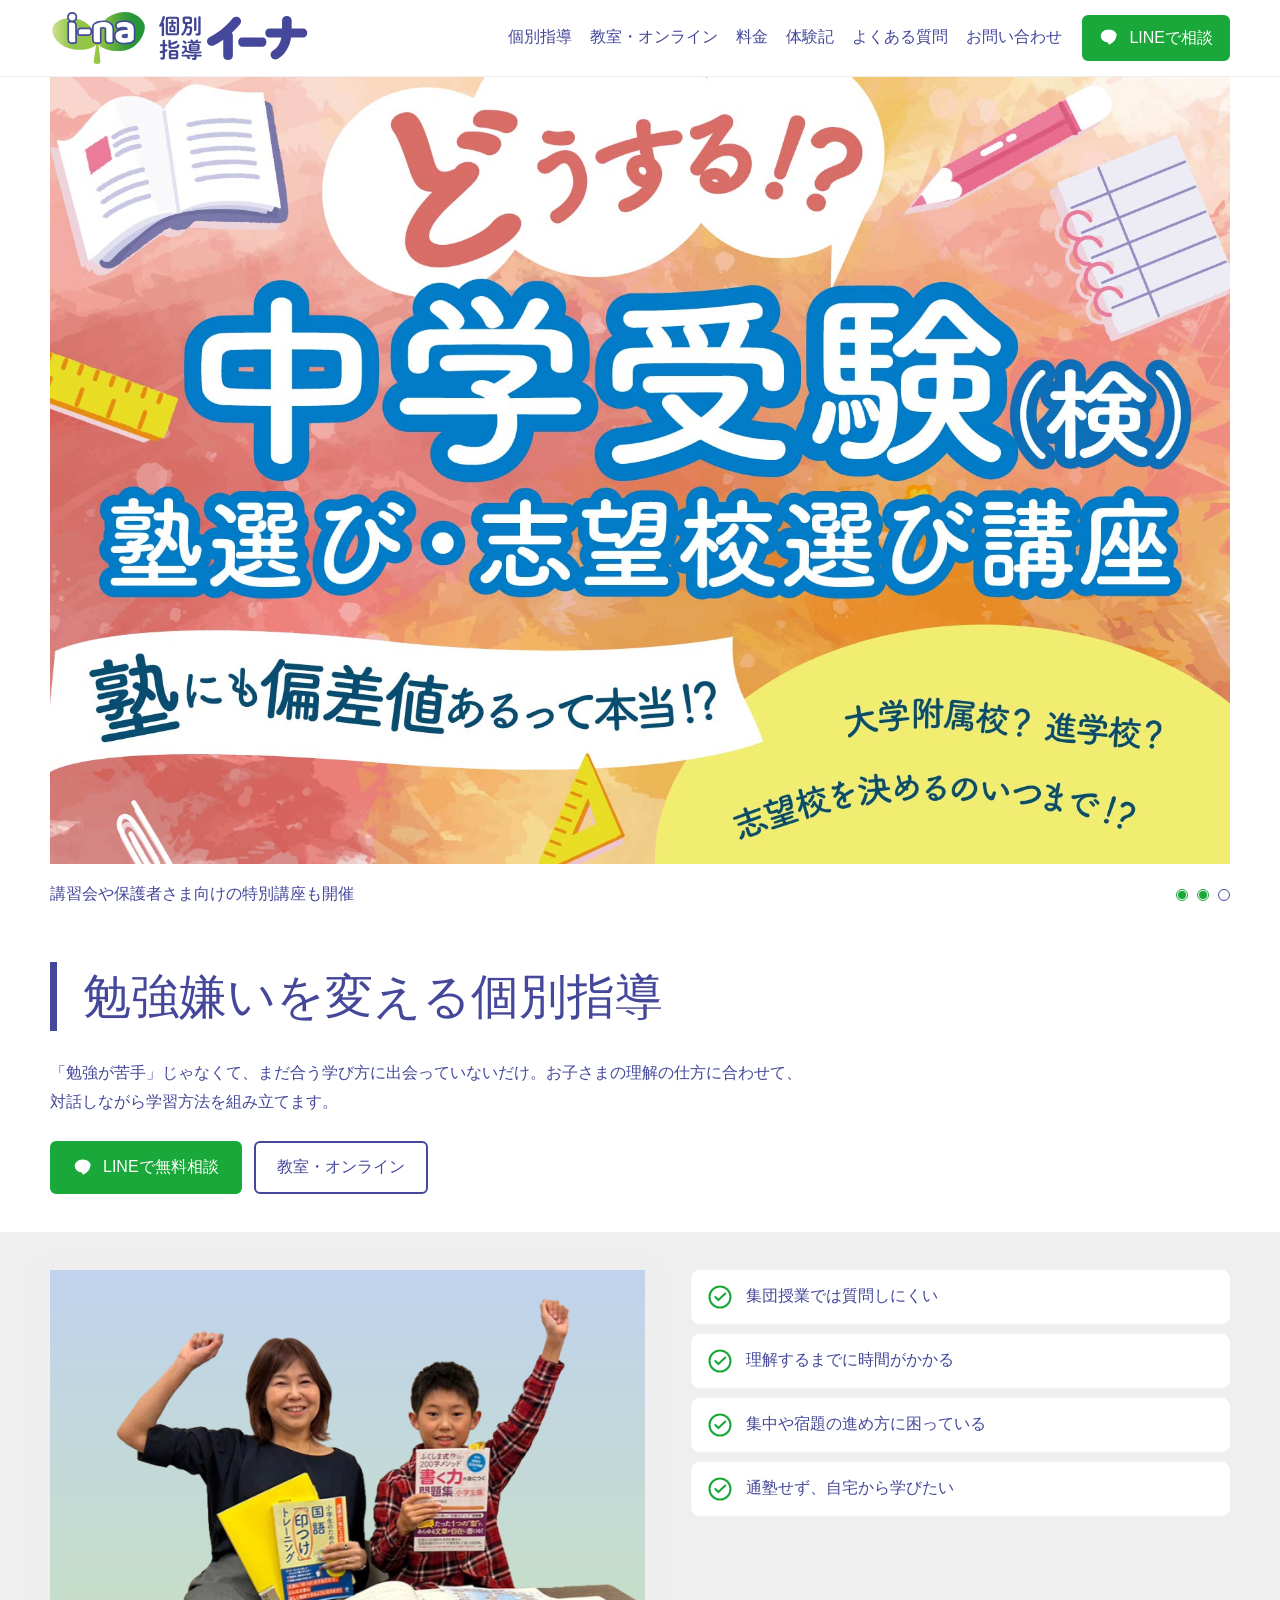
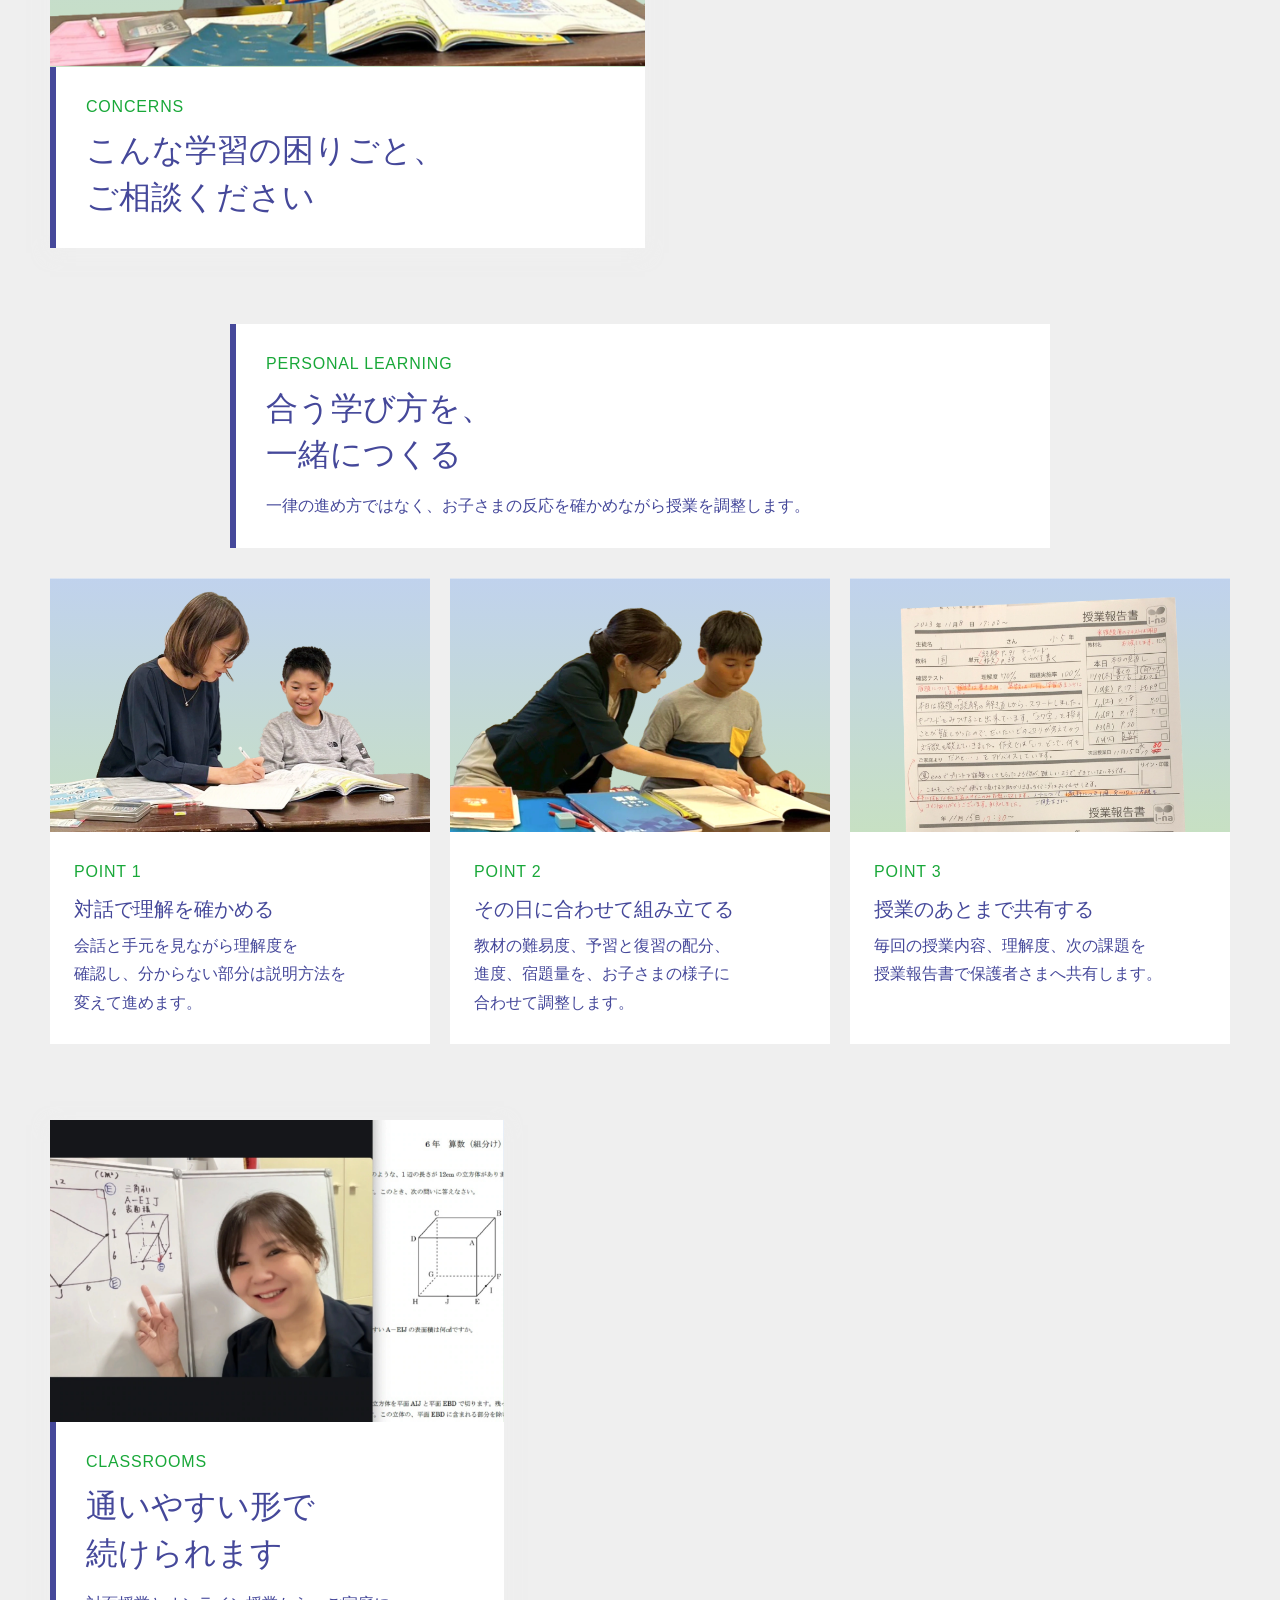
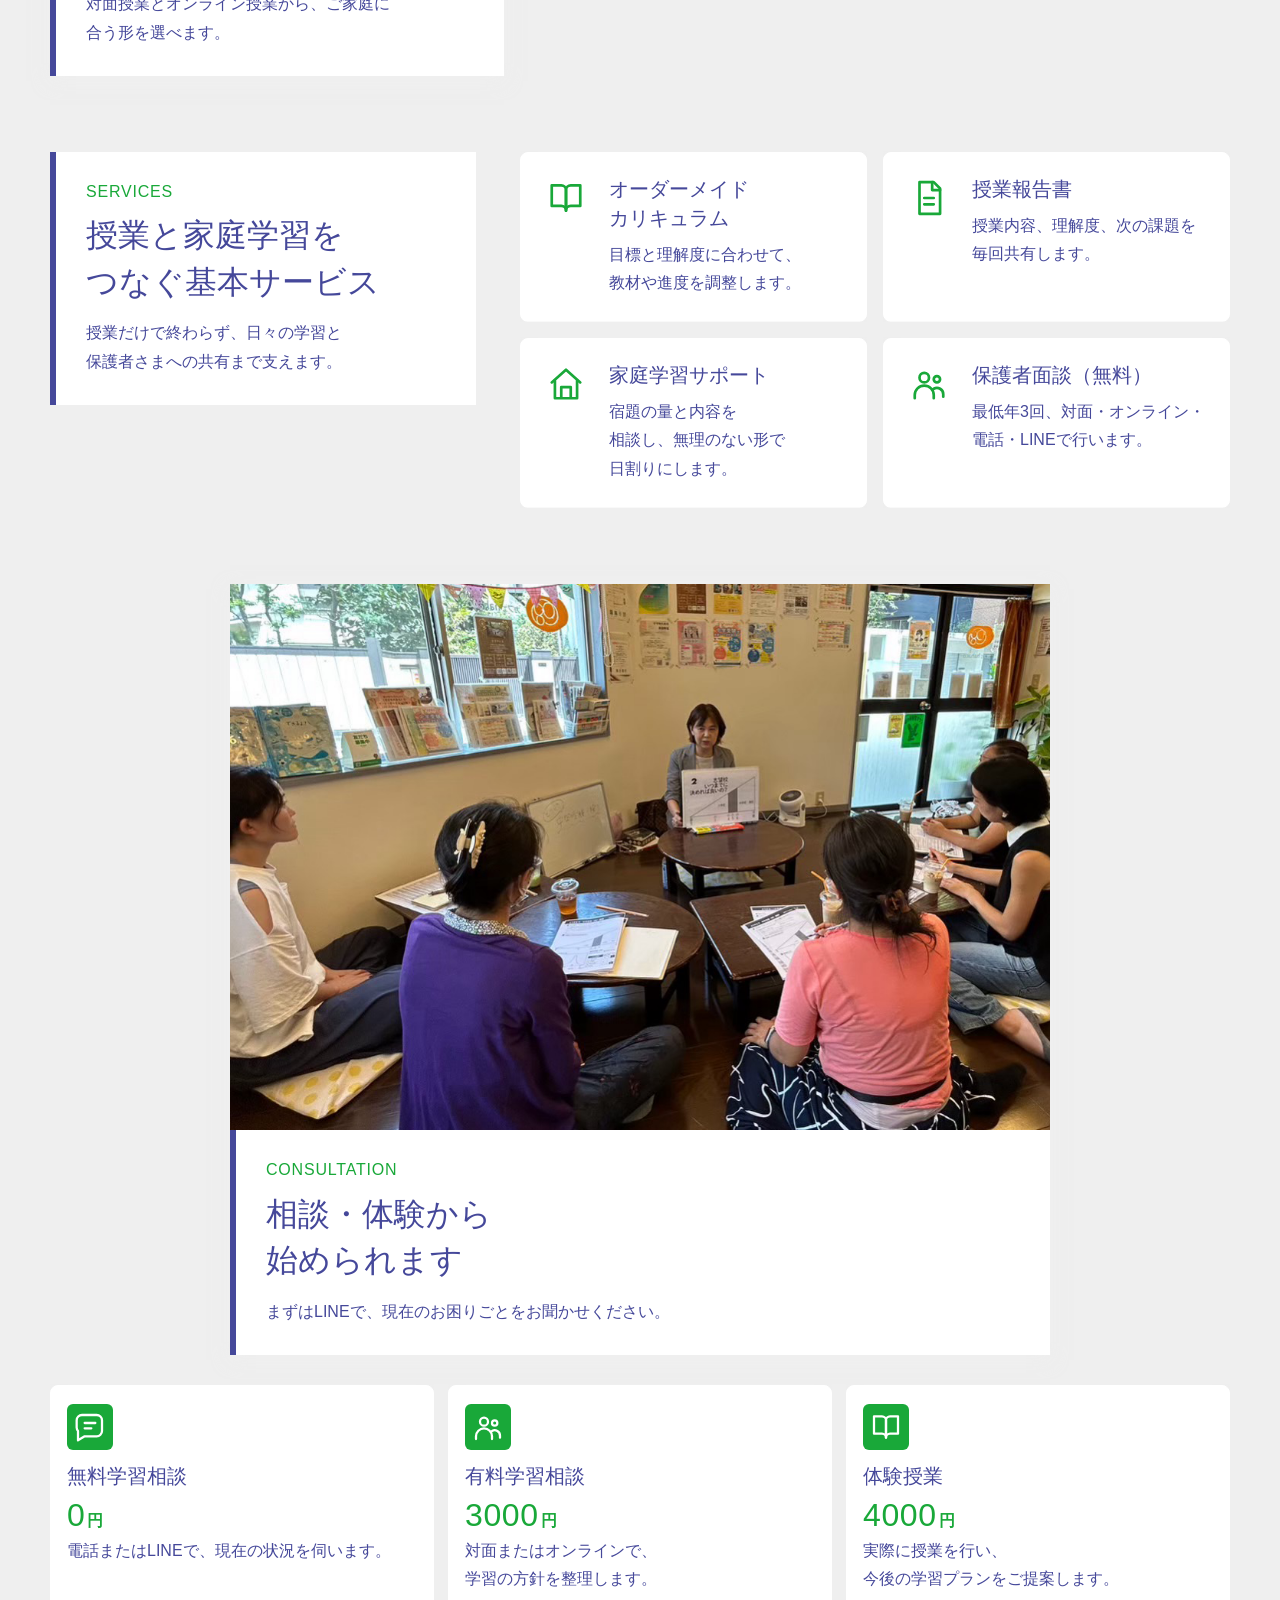
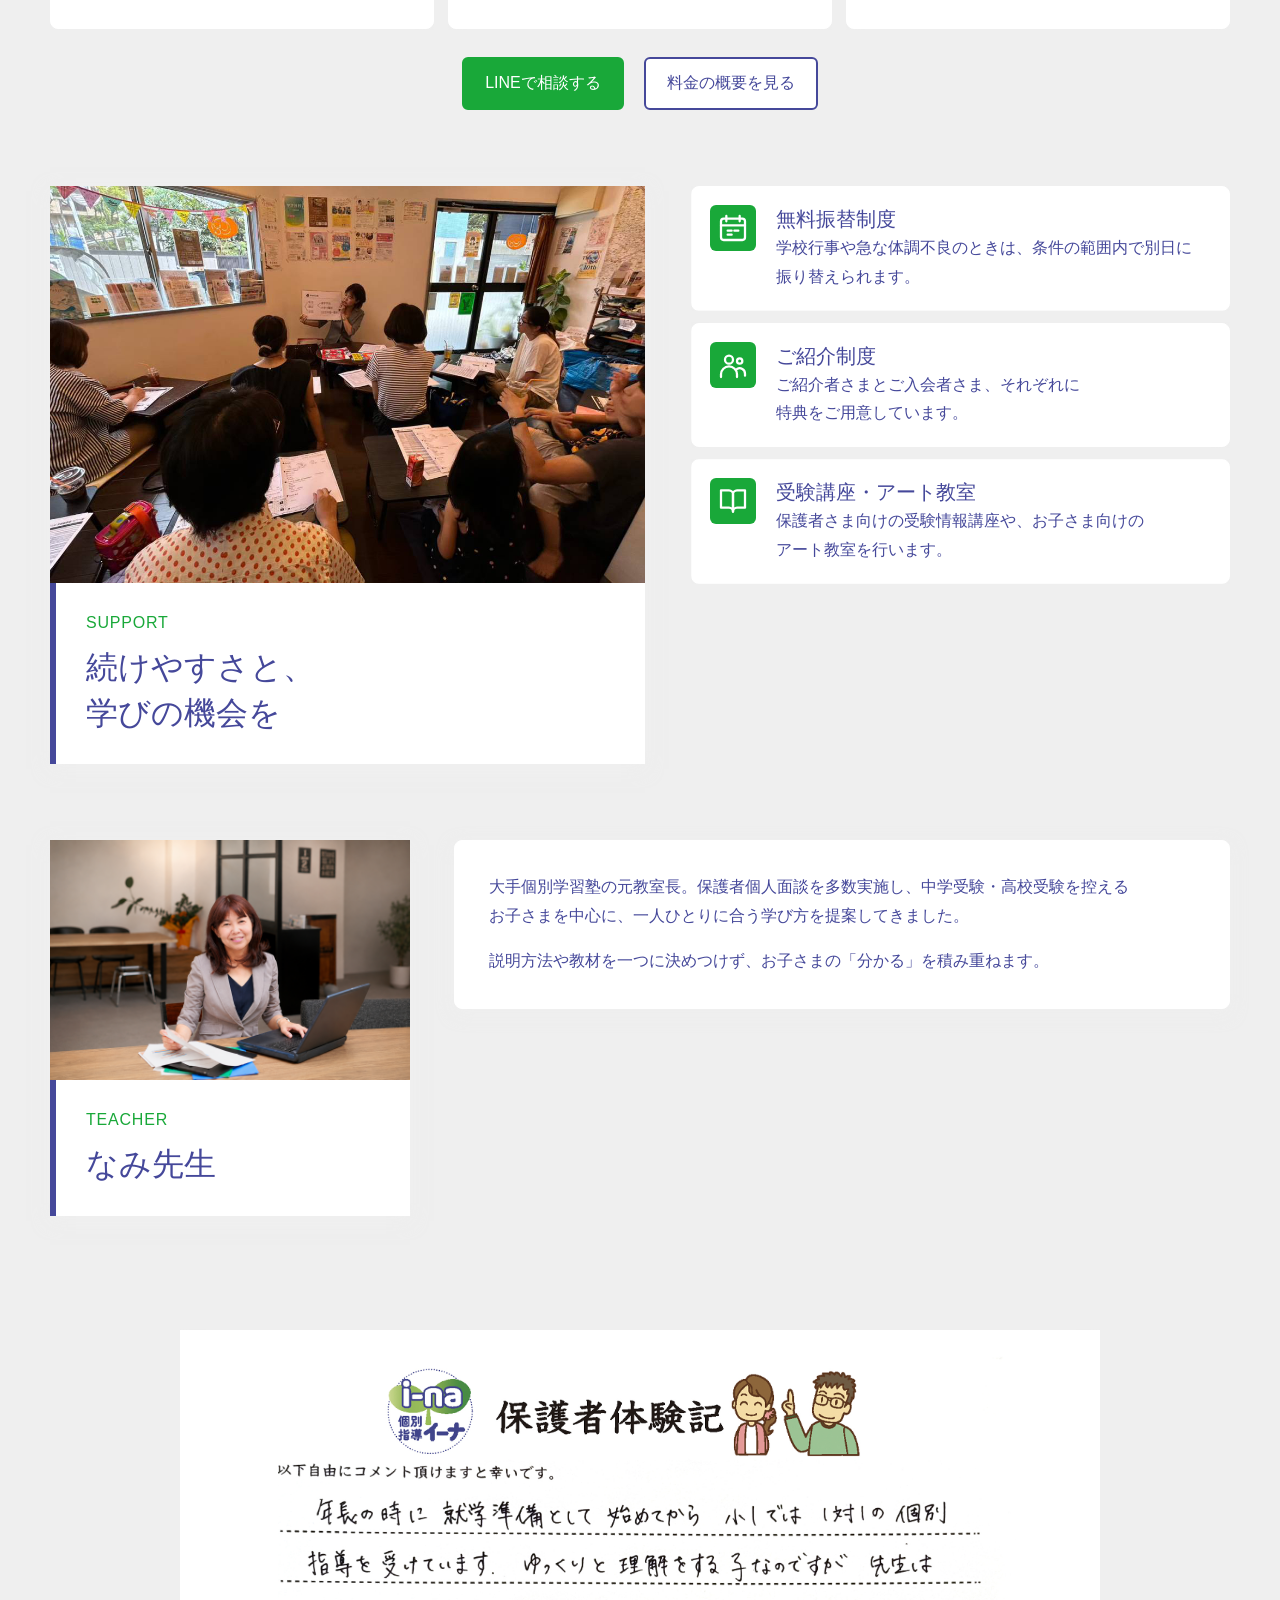
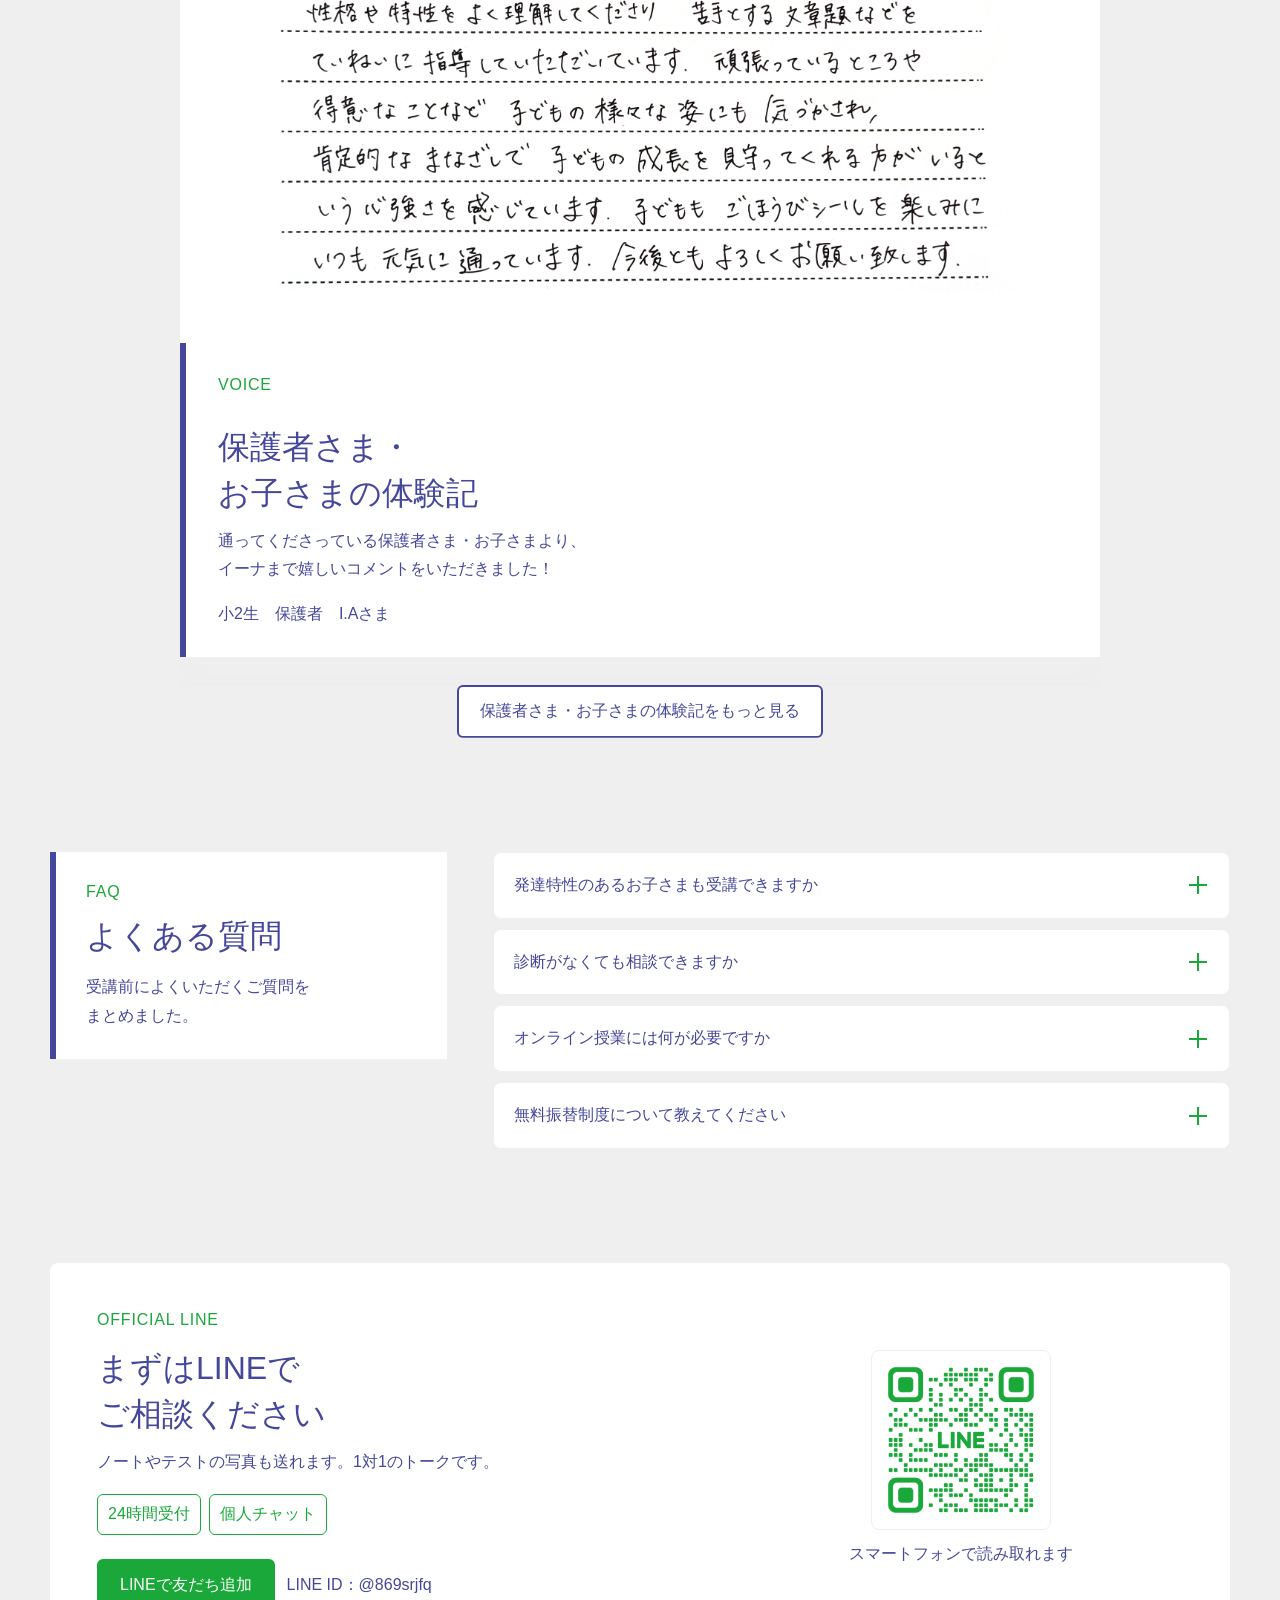
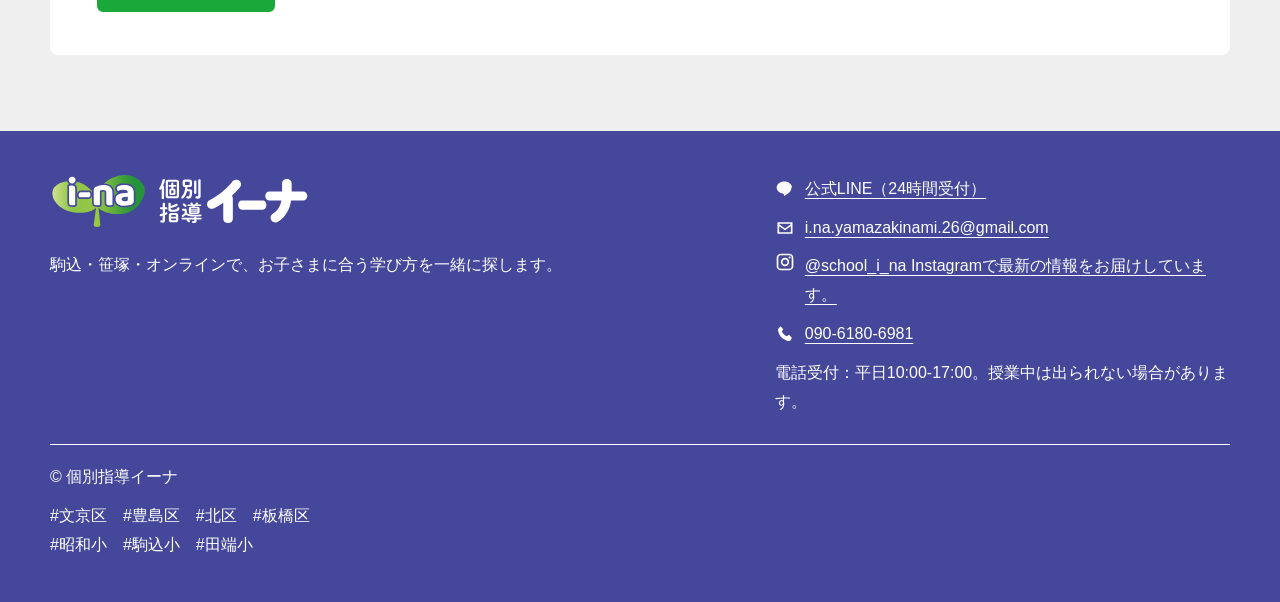
==== index.html @ 8fc6c8ea "VOICES 修正" ====
<!doctype html>
<html lang="ja">
<head>
<meta charset="utf-8">
<meta name="viewport" content="width=device-width,initial-scale=1">
<title>勉強嫌いを変える個別指導｜個別指導イーナ</title>
<meta name="description" content="なみ先生が、お子さまの学力や特性に合わせて対話型の個別指導を行います。駒込、笹塚、オンラインに対応。">
<link rel="icon" href="assets/logo.webp">
<link rel="stylesheet" href="style.css?v=20260724-9">
</head>
<body class="home">

<svg class="icon-library" aria-hidden="true">
  <symbol id="icon-check" viewBox="0 0 24 24"><circle cx="12" cy="12" r="9"></circle><path d="m8 12 2.6 2.6L16.5 9"></path></symbol>
  <symbol id="icon-chat" viewBox="0 0 24 24"><path d="M21 15a4 4 0 0 1-4 4H8l-5 3v-7a4 4 0 0 1-1-2.6V7a4 4 0 0 1 4-4h11a4 4 0 0 1 4 4Z"></path><path d="M8 9h8M8 13h5"></path></symbol>
  <symbol id="icon-book" viewBox="0 0 24 24"><path d="M3 4h6a3 3 0 0 1 3 3v13a3 3 0 0 0-3-3H3Z"></path><path d="M21 4h-6a3 3 0 0 0-3 3v13a3 3 0 0 1 3-3h6Z"></path></symbol>
  <symbol id="icon-file" viewBox="0 0 24 24"><path d="M6 2h9l4 4v16H6Z"></path><path d="M14 2v5h5M9 12h6M9 16h6"></path></symbol>
  <symbol id="icon-home" viewBox="0 0 24 24"><path d="m3 11 9-8 9 8"></path><path d="M5 10v11h14V10M9 21v-7h6v7"></path></symbol>
  <symbol id="icon-users" viewBox="0 0 24 24"><circle cx="9" cy="8" r="3"></circle><circle cx="17" cy="9" r="2"></circle><path d="M3 21v-2a6 6 0 0 1 12 0v2M15 15a4 4 0 0 1 6 3.5V20"></path></symbol>
  <symbol id="icon-calendar" viewBox="0 0 24 24"><rect x="3" y="5" width="18" height="16" rx="2"></rect><path d="M7 3v4M17 3v4M3 10h18M8 14h3M13 14h3M8 17h3"></path></symbol>
  <symbol id="icon-monitor" viewBox="0 0 24 24"><rect x="2" y="3" width="20" height="14" rx="2"></rect><path d="M8 21h8M12 17v4"></path></symbol>
  <symbol id="icon-map" viewBox="0 0 24 24"><path d="M20 10c0 5-8 12-8 12S4 15 4 10a8 8 0 1 1 16 0Z"></path><circle cx="12" cy="10" r="2.5"></circle></symbol>
  <symbol id="icon-school" viewBox="0 0 24 24"><path d="M3 21h18M5 21V9l7-6 7 6v12M9 21v-6h6v6"></path><path d="M8 10h2M14 10h2"></path></symbol>
  <symbol id="icon-lecture" viewBox="0 0 24 24"><rect x="3" y="4" width="18" height="13" rx="2"></rect><path d="M8 9h8M8 13h5M8 21l4-4 4 4"></path></symbol>
</svg>

<header class="site-header">
  <div class="container header-inner">
    <a class="brand" href="index.html" aria-label="個別指導イーナ トップへ">
      <img src="assets/logo-horizontal.svg?v=20260723-2" alt="個別指導イーナ">
    </a>
    <button class="menu-button" type="button" aria-label="メニューを開く" aria-expanded="false">☰</button>
    <nav class="nav" aria-label="メインナビゲーション">
      <a href="index.html#features">個別指導</a>
      <a href="index.html#classrooms">教室・オンライン</a>
      <a href="pricing.html">料金</a>
      <a href="voices.html">体験記</a>
      <a href="index.html#faq">よくある質問</a>
      <a href="contact.html">お問い合わせ</a>
    </nav>
    <a class="button line small" href="https://lin.ee/6t2VMWp" target="_blank" rel="noopener"><svg viewBox="0 0 24 24" aria-hidden="true"><path d="M20.4 10.3c0-4.1-4.1-7.4-9.2-7.4S2 6.2 2 10.3c0 3.7 3.3 6.8 7.8 7.3.3.1.7.3.8.6l.2 1.5c.1.4.5.6.8.4 1.8-1 4.6-2.8 6.2-4.8 1.2-1.4 1.8-3 1.8-4.9Z" fill="currentColor"/><path d="M6.4 8.5v3.8h2.2v-.8H7.3v-3H6.4Zm3 0v3.8h.9V8.5h-.9Zm1.8 0v3.8h.9v-2.2l1.7 2.2h.8V8.5h-.9v2.2L12 8.5h-.8Zm4.3 0v3.8h2.4v-.8h-1.5v-.7h1.4V10h-1.4v-.7h1.5v-.8h-2.4Z" fill="#ffffff"/></svg>LINEで相談</a>
  </div>
</header>

<main>
<section class="home-hero">
  <div class="hero-slider" data-slider aria-label="授業風景スライダー">
    <div class="slides">
      <figure class="slide active" data-caption="一人ひとりの「できた」を、|次の一歩へ"><picture><source media="(max-width:680px)" srcset="assets/home-hero-1-mobile.webp?v=20260723-5"><source media="(min-width:681px)" srcset="assets/home-hero-1-desktop.webp?v=20260723-5"><img src="assets/home-hero-1-desktop.webp?v=20260723-5" alt="なみ先生と教材を手にしたお子さまたち"></picture></figure>
      <figure class="slide" data-caption="講習会や保護者さま向けの特別講座も開催"><picture><source media="(max-width:680px)" srcset="assets/L.jpg?v=20260724-1"><source media="(min-width:681px)" srcset="assets/L.jpg?v=20260724-1"><img src="assets/L.jpg?v=20260724-1" alt="中学受験・塾選び・志望校選び講座のご案内"></picture></figure>
      <figure class="slide" data-caption="目標に向かう気持ちも、|一緒に育てます"><picture><source media="(max-width:680px)" srcset="assets/TOP03.png?v=20260724-1"><source media="(min-width:681px)" srcset="assets/TOP03.png?v=20260724-1"><img src="assets/TOP03.png?v=20260724-1" alt="なみ先生がお子さまと一緒に学習に取り組む様子"></picture></figure>
    </div>
    <div class="slider-meta container">
      <p class="slider-caption" data-slider-caption><span class="keep-together">一人ひとりの「できた」を、</span><wbr><span class="keep-together">次の一歩へ</span></p>
      <div class="slider-dots" aria-label="写真を選択">
        <button class="slider-dot active" type="button" aria-label="1枚目"></button>
        <button class="slider-dot" type="button" aria-label="2枚目"></button>
        <button class="slider-dot" type="button" aria-label="3枚目"></button>
      </div>
    </div>
  </div>
  <div class="hero-title-band">
    <div class="container"><h1><span class="keep-together">勉強嫌いを変える</span><wbr><span class="keep-together">個別指導</span></h1></div>
  </div>
  <div class="hero-body-band">
    <div class="container hero-copy">
      <p class="lead"><span class="keep-together">「勉強が苦手」じゃなくて、</span><wbr><span class="keep-together">まだ合う学び方に出会っていないだけ。</span><wbr><span class="keep-together">お子さまの理解の仕方に合わせて、</span><wbr><span class="keep-together">対話しながら学習方法を組み立てます。</span></p>
      <div class="hero-actions">
        <a class="button line" href="https://lin.ee/6t2VMWp" target="_blank" rel="noopener"><svg viewBox="0 0 24 24" aria-hidden="true"><path d="M20.4 10.3c0-4.1-4.1-7.4-9.2-7.4S2 6.2 2 10.3c0 3.7 3.3 6.8 7.8 7.3.3.1.7.3.8.6l.2 1.5c.1.4.5.6.8.4 1.8-1 4.6-2.8 6.2-4.8 1.2-1.4 1.8-3 1.8-4.9Z" fill="currentColor"/><path d="M6.4 8.5v3.8h2.2v-.8H7.3v-3H6.4Zm3 0v3.8h.9V8.5h-.9Zm1.8 0v3.8h.9v-2.2l1.7 2.2h.8V8.5h-.9v2.2L12 8.5h-.8Zm4.3 0v3.8h2.4v-.8h-1.5v-.7h1.4V10h-1.4v-.7h1.5v-.8h-2.4Z" fill="#ffffff"/></svg>LINEで無料相談</a>
        <a class="button" href="#classrooms">教室・オンライン</a>
      </div>
    </div>
  </div>
</section>

<section class="section section-gray section-compact">
  <div class="container split-feature">
    <div class="media-heading-frame">
      <div class="section-photo concerns-photo"><img src="assets/home-teacher.webp?v=20260723-6" alt="教室で学習について相談する様子"></div>
      <div class="section-head media-heading"><div class="eyebrow">CONCERNS</div><h2>こんな学習の困りごと、<br>ご相談ください</h2></div>
    </div>
    <div>
      <ul class="concern-list">
        <li><svg class="list-icon" aria-hidden="true"><use href="#icon-check"></use></svg><span>集団授業では質問しにくい</span></li>
        <li><svg class="list-icon" aria-hidden="true"><use href="#icon-check"></use></svg><span>理解するまでに時間がかかる</span></li>
        <li><svg class="list-icon" aria-hidden="true"><use href="#icon-check"></use></svg><span>集中や宿題の進め方に困っている</span></li>
        <li><svg class="list-icon" aria-hidden="true"><use href="#icon-check"></use></svg><span>通塾せず、自宅から学びたい</span></li>
      </ul>
    </div>
  </div>
</section>

<section class="section section-compact" id="features">
  <div class="container">
    <div class="section-head centered"><div class="eyebrow">PERSONAL LEARNING</div><h2>合う学び方を、<br>一緒につくる</h2><p>一律の進め方ではなく、お子さまの反応を確かめながら授業を調整します。</p></div>
    <div class="feature-list">
      <article class="feature-item">
        <div class="feature-image online-image"><img src="assets/home-feature-conversation.webp?v=20260723-2" alt="教室でお子さまと対話しながら指導するなみ先生"></div>
        <div class="feature-copy"><div class="number">POINT 1</div><h3>対話で理解を確かめる</h3><p>会話と手元を見ながら理解度を確認し、分からない部分は説明方法を変えて進めます。</p></div>
      </article>
      <article class="feature-item reverse">
        <div class="feature-image"><img src="assets/home-feature-plan.webp?v=20260723-6" alt="教室でお子さまの教材を確認しながら指導するなみ先生"></div>
        <div class="feature-copy"><div class="number">POINT 2</div><h3>その日に合わせて組み立てる</h3><p>教材の難易度、予習と復習の配分、進度、宿題量を、お子さまの様子に合わせて調整します。</p></div>
      </article>
      <article class="feature-item">
        <div class="feature-image report-image"><img src="assets/home-feature-report.webp?v=20260723-5" alt="授業内容と理解度を記録した授業報告書"></div>
        <div class="feature-copy"><div class="number">POINT 3</div><h3>授業のあとまで共有する</h3><p>毎回の授業内容、理解度、次の課題を授業報告書で保護者さまへ共有します。</p></div>
      </article>
    </div>
  </div>
</section>

<section class="section section-gray section-compact" id="classrooms">
  <div class="container classroom-layout">
    <div class="media-heading-frame">
      <div class="classroom-photo"><img src="assets/home-feature-dialogue.webp?v=20260723-5" alt="オンライン授業でホワイトボードを使って説明するなみ先生"></div>
      <div class="section-head media-heading"><div class="eyebrow">CLASSROOMS</div><h2>通いやすい形で<br>続けられます</h2><p>対面授業とオンライン授業から、ご家庭に合う形を選べます。</p></div>
    </div>
    <div>
      <div class="location-list">
        <article class="location-panel"><svg class="panel-icon" aria-hidden="true"><use href="#icon-school"></use></svg><div><h3>駒込hahaco校</h3><p>教室で受講する対面授業です。</p><div class="schedule-days" aria-label="開講曜日"><span class="schedule-day">火</span><span class="schedule-day">木</span></div><a class="map-link" href="https://www.google.com/maps/search/?api=1&amp;query=%E3%82%AB%E3%83%95%E3%82%A7hahaco%20%E9%A7%92%E8%BE%BC" target="_blank" rel="noopener"><svg aria-hidden="true"><use href="#icon-map"></use></svg>Google Map</a></div></article>
        <article class="location-panel"><svg class="panel-icon" aria-hidden="true"><use href="#icon-lecture"></use></svg><div><h3>笹塚校</h3><p>学校の休業期間を中心に、講習会対面授業を行います。</p><div class="schedule-days" aria-label="開講形態"><span class="schedule-day wide">講習会</span></div><a class="map-link" href="https://www.google.com/maps/search/?api=1&amp;query=%E3%83%95%E3%83%AD%E3%83%BC%E3%83%AC%E3%83%B3%E3%82%B9%E3%83%91%E3%83%AC%E3%82%B9%E7%AC%B9%E5%A1%9A" target="_blank" rel="noopener"><svg aria-hidden="true"><use href="#icon-map"></use></svg>Google Map</a></div></article>
        <article class="location-panel"><svg class="panel-icon" aria-hidden="true"><use href="#icon-monitor"></use></svg><div><h3>オンライン校</h3><p>自宅から受講できます。</p><div class="schedule-days" aria-label="開講曜日"><span class="schedule-day">月</span><span class="schedule-day">水</span><span class="schedule-day">金</span><span class="schedule-day">土</span><span class="schedule-day">日</span></div></div></article>
      </div>
    </div>
  </div>
</section>

<section class="section section-compact">
  <div class="container service-layout">
    <div class="section-head"><div class="eyebrow">SERVICES</div><h2>授業と家庭学習を<br>つなぐ基本サービス</h2><p>授業だけで終わらず、日々の学習と保護者さまへの共有まで支えます。</p></div>
    <div class="service-list">
      <article class="service-item"><svg class="service-icon" aria-hidden="true"><use href="#icon-book"></use></svg><div><h3><span class="keep-together">オーダーメイド</span><wbr><span class="keep-together">カリキュラム</span></h3><p>目標と理解度に合わせて、教材や進度を調整します。</p></div></article>
      <article class="service-item"><svg class="service-icon" aria-hidden="true"><use href="#icon-file"></use></svg><div><h3>授業報告書</h3><p>授業内容、理解度、次の課題を毎回共有します。</p></div></article>
      <article class="service-item"><svg class="service-icon" aria-hidden="true"><use href="#icon-home"></use></svg><div><h3>家庭学習サポート</h3><p>宿題の量と内容を相談し、無理のない形で日割りにします。</p></div></article>
      <article class="service-item"><svg class="service-icon" aria-hidden="true"><use href="#icon-users"></use></svg><div><h3>保護者面談（無料）</h3><p>最低年3回、対面・オンライン・電話・LINEで行います。</p></div></article>
    </div>
  </div>
</section>

<section class="section section-gray section-compact">
  <div class="container">
    <div class="media-heading-frame consultation-visual">
      <div class="consultation-photo"><img src="assets/home-consultation.png?v=20260723-1" alt="教室で保護者さま向け講座を行う様子"></div>
      <div class="section-head media-heading"><div class="eyebrow">CONSULTATION</div><h2>相談・体験から<br>始められます</h2><p>まずはLINEで、現在のお困りごとをお聞かせください。</p></div>
    </div>
    <div class="consultation-grid">
      <article class="consultation-item"><svg class="consultation-icon" aria-hidden="true"><use href="#icon-chat"></use></svg><h3>無料学習相談</h3><p class="consult-price"><span class="price-number">0</span><span class="price-unit">円</span></p><p><span class="keep-together">電話またはLINEで、</span><wbr><span class="keep-together">現在の状況を伺います。</span></p></article>
      <article class="consultation-item"><svg class="consultation-icon" aria-hidden="true"><use href="#icon-users"></use></svg><h3>有料学習相談</h3><p class="consult-price"><span class="price-number">3000</span><span class="price-unit">円</span></p><p><span class="keep-together">対面またはオンラインで、</span><wbr><span class="keep-together">学習の方針を整理します。</span></p></article>
      <article class="consultation-item"><svg class="consultation-icon" aria-hidden="true"><use href="#icon-book"></use></svg><h3>体験授業</h3><p class="consult-price"><span class="price-number">4000</span><span class="price-unit">円</span></p><p><span class="keep-together">実際に授業を行い、</span><wbr><span class="keep-together">今後の学習プランをご提案します。</span></p></article>
    </div>
    <div class="center-actions"><a class="button line" href="https://lin.ee/6t2VMWp" target="_blank" rel="noopener">LINEで相談する</a><a class="button" href="pricing.html">料金の概要を見る</a></div>
  </div>
</section>

<section class="section section-compact">
  <div class="container event-layout">
    <div class="media-heading-frame">
      <div class="event-photo"><img src="assets/home-support.png?v=20260723-1" alt="保護者さま向け受験講座の開催風景"></div>
      <div class="section-head media-heading"><div class="eyebrow">SUPPORT</div><h2>続けやすさと、<br>学びの機会を</h2></div>
    </div>
    <div>
      <div class="support-list">
        <article><svg class="list-icon" aria-hidden="true"><use href="#icon-calendar"></use></svg><div><h3>無料振替制度</h3><p>学校行事や急な体調不良のときは、条件の範囲内で別日に振り替えられます。</p></div></article>
        <article><svg class="list-icon" aria-hidden="true"><use href="#icon-users"></use></svg><div><h3>ご紹介制度</h3><p>ご紹介者さまとご入会者さま、それぞれに特典をご用意しています。</p></div></article>
        <article><svg class="list-icon" aria-hidden="true"><use href="#icon-book"></use></svg><div><h3>受験講座・アート教室</h3><p>保護者さま向けの受験情報講座や、お子さま向けのアート教室を行います。</p></div></article>
      </div>
    </div>
  </div>
</section>

<section class="section section-gray section-compact">
  <div class="container teacher-block">
    <div class="media-heading-frame">
      <div class="teacher-photo"><img src="assets/teacher.png?v=20260723-6" alt="教材を手にして笑顔を見せるなみ先生とお子さま"></div>
      <div class="section-head media-heading"><div class="eyebrow">TEACHER</div><h2>なみ先生</h2></div>
    </div>
    <div class="teacher-copy"><p class="lead">大手個別学習塾の元教室長。保護者個人面談を多数実施し、中学受験・高校受験を控えるお子さまを中心に、一人ひとりに合う学び方を提案してきました。</p><p>説明方法や教材を一つに決めつけず、お子さまの「分かる」を積み重ねます。</p></div>
  </div>
</section>

<section class="section parent-voice-section">
  <div class="container">
    <div class="voice-slider" data-voice-slider aria-label="保護者さまの体験記">
      <div class="voice-frame">
        <div class="voice-viewport">
          <div class="voice-track">
            <figure class="voice-slide" data-attribution="小2生　保護者　I.Aさま" data-full-image="assets/taiken00.jpg">
              <img src="assets/taiken00.jpg" alt="保護者さまから寄せられた手書きの体験記" width="1800" height="1200" loading="lazy" decoding="async">
            </figure>
            <figure class="voice-slide" data-attribution="年長から就学準備、小学1年生から個別指導を受講する保護者さまより">
              <img src="assets/parent-review-placeholder-02.svg" alt="保護者さまの体験記2は準備中です" width="1800" height="1200" loading="lazy" decoding="async">
            </figure>
            <figure class="voice-slide" data-attribution="年長から就学準備、小学1年生から個別指導を受講する保護者さまより">
              <img src="assets/parent-review-placeholder-03.svg" alt="保護者さまの体験記3は準備中です" width="1800" height="1200" loading="lazy" decoding="async">
            </figure>
          </div>
        <div class="voice-heading-band">
          <div class="voice-heading-top">
            <div class="eyebrow">VOICE</div>
          </div>
          <div class="voice-heading-copy">
            <h2>保護者さま・<br>お子さまの体験記</h2>
            <p>通ってくださっている保護者さま・お子さまより、<br>イーナまで嬉しいコメントをいただきました！</p>
            <p class="voice-attribution" data-voice-attribution>小2生　保護者　I.Aさま</p>
          </div>
        </div>
      </div>
    </div>
    <div class="center-actions">
      <a class="button" href="voices.html">保護者さま・お子さまの体験記をもっと見る</a>
    </div>
  </div>
</section>

<section class="section section-compact" id="faq">
  <div class="container faq-layout">
    <div class="section-head"><div class="eyebrow">FAQ</div><h2>よくある質問</h2><p>受講前によくいただくご質問をまとめました。</p></div>
    <div class="faq-list">
      <details><summary>発達特性のあるお子さまも受講できますか</summary><div class="faq-answer"><div class="faq-answer-inner"><p>ご相談いただけます。WISC等の検査結果がある場合は、保護者さまの同意のもとで学習計画の参考にします。</p><p class="small-note">イーナは医療・療育機関ではなく、診断や検査結果の医学的な判定は行いません。</p></div></div></details>
      <details><summary>診断がなくても相談できますか</summary><div class="faq-answer"><div class="faq-answer-inner"><p>診断の有無にかかわらずご相談いただけます。ノート、テスト、学校の先生のコメント、体験授業での様子を参考にします。</p></div></div></details>
      <details><summary>オンライン授業には何が必要ですか</summary><div class="faq-answer"><div class="faq-answer-inner"><p>安定したWi-Fi環境と、パソコン・タブレット・スマートフォンのいずれかをご用意ください。教材については事前にご相談します。</p></div></div></details>
      <details><summary>無料振替制度について教えてください</summary><div class="faq-answer"><div class="faq-answer-inner"><p>学校行事や急な体調不良の場合、授業開始2時間前までに保護者さまからご連絡いただければ、対面授業の空きコマまたはオンライン授業へ振り替えます。</p></div></div></details>
    </div>
  </div>
</section>

<section class="section line-section">
  <div class="container line-cta">
    <div><div class="eyebrow">OFFICIAL LINE</div><h2>まずはLINEで<br>ご相談ください</h2><p>ノートやテストの写真も送れます。1対1のトークです。</p><div class="line-points"><span class="line-point">24時間受付</span><span class="line-point">個人チャット</span></div><div class="hero-actions"><a class="button line-inverse" href="https://lin.ee/6t2VMWp" target="_blank" rel="noopener">LINEで友だち追加</a><span class="small-note">LINE ID：@869srjfq</span></div></div>
    <div class="line-qr"><img src="assets/line-qr.png?v=20260723-2" alt="個別指導イーナ 公式LINE QRコード"><span class="small-note">スマートフォンで読み取れます</span></div>
  </div>
</section>
</main>

<footer class="site-footer">
  <div class="container">
    <div class="footer-grid">
      <div>
        <a class="brand footer-brand" href="index.html"><img src="assets/logo-horizontal-footer.svg?v=20260723-2" alt="個別指導イーナ"></a>
        <p>駒込・笹塚・オンラインで、お子さまに合う学び方を一緒に探します。</p>
      </div>
      <div class="footer-contact">
        <a class="footer-link line" href="https://lin.ee/6t2VMWp" target="_blank" rel="noopener"><svg viewBox="0 0 24 24" aria-hidden="true"><path d="M20.4 10.3c0-4.1-4.1-7.4-9.2-7.4S2 6.2 2 10.3c0 3.7 3.3 6.8 7.8 7.3.3.1.7.3.8.6l.2 1.5c.1.4.5.6.8.4 1.8-1 4.6-2.8 6.2-4.8 1.2-1.4 1.8-3 1.8-4.9Z" fill="currentColor"/><path d="M6.4 8.5v3.8h2.2v-.8H7.3v-3H6.4Zm3 0v3.8h.9V8.5h-.9Zm1.8 0v3.8h.9v-2.2l1.7 2.2h.8V8.5h-.9v2.2L12 8.5h-.8Zm4.3 0v3.8h2.4v-.8h-1.5v-.7h1.4V10h-1.4v-.7h1.5v-.8h-2.4Z" fill="#ffffff"/></svg>公式LINE（24時間受付）</a>
        <a class="footer-link" href="mailto:i.na.yamazakinami.26@gmail.com"><svg viewBox="0 0 24 24" aria-hidden="true"><path d="M3 5h18v14H3V5Zm2 2v.4l7 5.1 7-5.1V7H5Zm14 10V9.8l-7 5-7-5V17h14Z" fill="currentColor"/></svg>i.na.yamazakinami.26@gmail.com</a>
        <a class="footer-link footer-link-wrap" href="https://www.instagram.com/school_i_na/" target="_blank" rel="noopener"><svg viewBox="0 0 24 24" aria-hidden="true"><path d="M7 2h10a5 5 0 0 1 5 5v10a5 5 0 0 1-5 5H7a5 5 0 0 1-5-5V7a5 5 0 0 1 5-5Zm0 2a3 3 0 0 0-3 3v10a3 3 0 0 0 3 3h10a3 3 0 0 0 3-3V7a3 3 0 0 0-3-3H7Zm10.5 1.5a1.2 1.2 0 1 1 0 2.4 1.2 1.2 0 0 1 0-2.4ZM12 7a5 5 0 1 1 0 10 5 5 0 0 1 0-10Zm0 2a3 3 0 1 0 0 6 3 3 0 0 0 0-6Z" fill="currentColor"/></svg><span class="footer-link-text">@school_i_na Instagramで最新の情報をお届けしています。</span></a>
        <a class="footer-link" href="tel:09061806981"><svg viewBox="0 0 24 24" aria-hidden="true"><path d="M6.6 2.8 10 6.2 8.2 9c1.2 2.5 3.3 4.6 5.8 5.8l2.8-1.8 3.4 3.4-1.4 3c-.3.7-1.1 1.1-1.9 1C9.8 19.5 4.5 14.2 3.6 7.1c-.1-.8.3-1.6 1-1.9l2-2.4Z" fill="currentColor"/></svg>090-6180-6981</a>
        <span class="footer-note">電話受付：平日10:00-17:00。授業中は出られない場合があります。</span>
      </div>
    </div>
    <div class="copyright">© 個別指導イーナ</div>
    <p class="footer-hashtags">#文京区　#豊島区　#北区　#板橋区<br>#昭和小　#駒込小　#田端小</p>
  </div>
</footer>
<div class="mobile-cta" aria-label="LINEとお問い合わせ">
  <a class="mobile-cta-link line" href="https://lin.ee/6t2VMWp" target="_blank" rel="noopener"><span class="mobile-cta-icon"><svg viewBox="0 0 24 24" aria-hidden="true"><path d="M20.4 10.3c0-4.1-4.1-7.4-9.2-7.4S2 6.2 2 10.3c0 3.7 3.3 6.8 7.8 7.3.3.1.7.3.8.6l.2 1.5c.1.4.5.6.8.4 1.8-1 4.6-2.8 6.2-4.8 1.2-1.4 1.8-3 1.8-4.9Z" fill="currentColor"/><path d="M6.4 8.5v3.8h2.2v-.8H7.3v-3H6.4Zm3 0v3.8h.9V8.5h-.9Zm1.8 0v3.8h.9v-2.2l1.7 2.2h.8V8.5h-.9v2.2L12 8.5h-.8Zm4.3 0v3.8h2.4v-.8h-1.5v-.7h1.4V10h-1.4v-.7h1.5v-.8h-2.4Z" fill="#ffffff"/></svg><span class="mobile-cta-label">LINE</span></span></a>
  <a class="mobile-cta-link" href="contact.html#mail-form"><span class="mobile-cta-icon"><svg viewBox="0 0 24 24" aria-hidden="true"><path d="M3 5h18v14H3V5Zm2 2v.4l7 5.1 7-5.1V7H5Zm14 10V9.8l-7 5-7-5V17h14Z" fill="currentColor"/></svg><span class="mobile-cta-label">お問い<br>合わせ</span></span></a>
</div>
<script src="script.js?v=20260724-2"></script>
</body>
</html>
---- style.css ----
@font-face {
  font-family:"Gen Interface JP";
  src:url("assets/fonts/GenInterfaceJP-Regular.ttf") format("truetype");
  font-style:normal;
  font-weight:400;
  font-display:swap;
}

@font-face {
  font-family:"Gen Interface JP";
  src:url("assets/fonts/GenInterfaceJP-Medium.ttf") format("truetype");
  font-style:normal;
  font-weight:500;
  font-display:swap;
}

:root {
  --navy:#45489a;
  --green:#19a839;
  --gray:#efefef;
  --white:#ffffff;
  --shadow:0 10px 28px rgba(239,239,239,.55);
  --shadow-small:0 5px 16px rgba(239,239,239,.5);
  --radius:8px;
  --max:1180px;
  --text-size:16px;
  --small-heading:20px;
  --section-heading:32px;
  --page-heading:48px;
}

*{box-sizing:border-box}
html{scroll-behavior:smooth}
body{margin:0;color:var(--navy);background:var(--gray);font-family:"Gen Interface JP",sans-serif;font-size:var(--text-size);font-weight:400;line-height:1.8;line-break:strict;word-break:normal;overflow-wrap:break-word}
strong,b{font-weight:400}
a{color:inherit;text-decoration:none}
img{display:block;max-width:100%}
button,input,textarea,select{font:inherit;font-weight:400}
button{color:inherit}
.icon-library{position:absolute;width:0;height:0;overflow:hidden}
.container{width:min(calc(100% - 40px),var(--max));margin-inline:auto}

.site-header{position:sticky;top:0;z-index:50;background:var(--white);border-bottom:1px solid var(--gray)}
.header-inner{min-height:76px;display:flex;align-items:center;gap:20px}
.brand{display:flex;align-items:center;gap:12px;min-width:max-content;color:var(--navy)}
.brand img{width:76px;height:46px;object-fit:contain}
.header-inner .brand img{width:260px;height:auto;max-height:52px}
.brand-name{font-size:var(--text-size);line-height:1.35}
.nav{margin-left:auto;display:flex;align-items:center;gap:18px;font-size:var(--text-size)}
.nav a{padding:8px 0;border-bottom:2px solid var(--white);white-space:nowrap}
.nav a:hover,.nav a:focus-visible{border-bottom-color:var(--navy)}
.menu-button{display:none;margin-left:auto;padding:6px;border:0;background:var(--white);font-size:var(--section-heading);line-height:1;color:var(--navy);cursor:pointer}

.button>svg,.footer-link>svg{width:21px;height:21px;display:block;flex:0 0 auto}
.footer-link>svg{width:20px;height:20px}
.button{min-height:48px;display:inline-flex;align-items:center;justify-content:center;gap:9px;padding:10px 21px;border:2px solid var(--navy);border-radius:6px;background:var(--white);color:var(--navy);cursor:pointer;transition:transform .18s ease,box-shadow .18s ease;white-space:nowrap}
.button:hover,.button:focus-visible{transform:translateY(-2px);box-shadow:var(--shadow-small)}
.button.primary{background:var(--navy);color:var(--white)}
.button.line{background:var(--green);border-color:var(--green);color:var(--white)}
.button.line-inverse{background:var(--white);border-color:var(--white);color:var(--green)}
.button.small{min-height:40px;padding:7px 15px;font-size:var(--text-size)}
.button.tiny{min-height:40px;padding:7px 15px;font-size:var(--text-size);border-width:1px}

.eyebrow{margin-bottom:10px;color:var(--green);font-size:var(--text-size);letter-spacing:0}
.eyebrow,.number,.price,.consult-price{font-family:Futura,"Futura PT","Gen Interface JP",sans-serif;font-style:normal;font-weight:500}
.eyebrow,.number{letter-spacing:.05em}
.price,.consult-price{letter-spacing:.02em}
.price-display{font-family:"Gen Interface JP",sans-serif;font-size:20px;font-style:normal;font-weight:500;letter-spacing:0}
.link-pending{color:var(--green);text-decoration:underline;text-underline-offset:3px}
.price-inline{font-family:"Gen Interface JP",sans-serif;letter-spacing:0}
h1,h2,h3,h4{margin-top:0;color:var(--navy);font-weight:400;line-height:1.45;text-wrap:pretty;word-break:auto-phrase}
h1{margin-bottom:18px;font-size:var(--page-heading);letter-spacing:0}
h2{margin-bottom:14px;font-size:var(--section-heading);letter-spacing:0}
h3{margin-bottom:8px;font-size:var(--small-heading)}
h4{margin-bottom:7px;font-size:var(--small-heading)}
p{margin-top:0}
p,li,summary{word-break:auto-phrase;text-wrap:pretty}
.keep-together{white-space:nowrap}
.lead{max-width:760px;color:var(--navy);font-size:var(--text-size)}
.small-note{font-size:var(--text-size);color:var(--navy)}
.number{margin-bottom:8px;color:var(--green);font-size:var(--text-size)}
.hero-actions{display:flex;flex-wrap:wrap;align-items:center;gap:12px;margin-top:24px}
.center-actions{display:flex;flex-wrap:wrap;align-items:center;justify-content:center;gap:20px;margin-top:28px}
.text-link{padding:6px 0;border-bottom:1px solid var(--navy)}

.section{padding:76px 0;background:var(--gray)}
.section-compact{padding-top:38px;padding-bottom:38px}
.section-gray{background:var(--gray)}
.section-head{width:100%;max-width:820px;margin-bottom:30px;padding:26px 30px 28px;border-left:6px solid var(--navy);background:var(--white);text-align:left}
.section-head .eyebrow{margin-bottom:6px;padding:0;color:var(--green);background:var(--white)}
.section-head h2{margin-bottom:0;padding:0;color:var(--navy);background:var(--white)}
.section-head p{margin:14px 0 0;padding:0;color:var(--navy);background:var(--white)}
.section-head.centered{margin-right:auto;margin-left:auto;text-align:left}
.section .section-head{box-shadow:none}
.grid-2,.grid-3,.grid-4{display:grid;gap:20px}
.grid-2{grid-template-columns:repeat(2,minmax(0,1fr))}
.grid-3{grid-template-columns:repeat(3,minmax(0,1fr))}
.grid-4{grid-template-columns:repeat(4,minmax(0,1fr))}
.card{overflow:hidden;border:1px solid var(--gray);border-radius:var(--radius);background:var(--white);box-shadow:var(--shadow-small)}
.card-body{padding:24px}
.card p{margin-bottom:0;color:var(--navy)}
.card-media{position:relative;aspect-ratio:16/10;overflow:hidden;background:var(--gray)}
.card-media img{width:100%;height:100%;object-fit:cover}
.grid-3>.card>.card-body>h3{margin-bottom:0}
.price{display:flex;align-items:baseline;gap:.04em;margin:0 0 9px;color:var(--green);font-size:var(--section-heading);line-height:1.25}
.price-number{font-family:Futura,"Futura PT","Gen Interface JP",sans-serif;font-style:normal;font-weight:500;letter-spacing:.02em;font-size:inherit}
.price-unit{font-family:"Gen Interface JP",sans-serif;font-size:0.72em;font-weight:500;letter-spacing:0;display:inline-flex;align-items:flex-start}

.home-hero{padding-bottom:0;background:var(--white)}
.hero-title-band{background:var(--white)}
.hero-title-band>.container{padding-top:36px;padding-bottom:20px}
.home-hero .hero-title-band h1{max-width:900px;margin-bottom:0;padding-left:26px;border-left:7px solid var(--navy);color:var(--navy)}
.hero-body-band{background:var(--white)}
.home-hero .hero-copy{padding-top:8px;padding-bottom:38px;background:var(--white)}
.home-hero .lead{max-width:850px;margin-bottom:0}
.hero-slider{overflow:hidden;margin-top:0;border:0;background:linear-gradient(to bottom, #c0d2ed 0%, #c7e0c3 100%)}
.slides{position:relative;width:100%;height:auto;aspect-ratio:3/2;display:flex;touch-action:pan-y pinch-zoom;cursor:grab;user-select:none;transition:transform .7s cubic-bezier(.65,0,.35,1);will-change:transform}
.slides.is-dragging{cursor:grabbing}
.slides.no-transition{transition:none}
.slide{height:100%;min-width:100%;flex:0 0 100%;margin:0;background:linear-gradient(to bottom, #c0d2ed 0%, #c7e0c3 100%)}
.slide picture,.slide img{display:block;width:100%;height:100%}
.slide img{object-fit:contain;object-position:center;background:linear-gradient(to bottom, #c0d2ed 0%, #c7e0c3 100%);pointer-events:none;-webkit-user-drag:none}
.slider-meta.container{width:100%;max-width:none;padding-right:max(20px,calc((100% - var(--max))/2));padding-left:max(20px,calc((100% - var(--max))/2))}
.slider-meta{min-height:62px;display:flex;align-items:center;justify-content:space-between;gap:20px;background:var(--white)}
.slider-caption{margin:0;padding:12px 0;color:var(--navy);font-size:var(--text-size)}
.slider-dots{display:flex;gap:9px;padding:12px 0}
.slider-dot{position:relative;width:12px;height:12px;overflow:hidden;padding:0;border:1px solid var(--navy);border-radius:50%;background:var(--white);cursor:pointer}
.slider-dot::before{content:"";position:absolute;inset:1px;border-radius:50%;background:var(--green);transform:scaleX(0);transform-origin:left}
.slider-dot.active,.slider-dot.complete{border-color:var(--green)}
.slider-dot.active::before{animation:slider-dot-fill 3.4s linear forwards}
.slider-dot.complete::before{transform:scaleX(1)}
.hero-slider.paused .slider-dot.active::before{animation-play-state:paused}
@keyframes slider-dot-fill{to{transform:scaleX(1)}}

@media (min-width: 1101px) {
  .hero-slider {
    width: min(calc(100% - 40px), var(--max));
    margin-inline: auto;
  }
  .slider-meta.container {
    padding-right: 0;
    padding-left: 0;
  }
  .consultation-grid {
    align-items: stretch;
  }
  .consultation-item {
    height: 100%;
    display: flex;
    flex-direction: column;
  }
}

.split-feature{display:grid;grid-template-columns:1.05fr .95fr;gap:46px;align-items:start}
.section-photo,.classroom-photo,.consultation-photo,.event-photo,.teacher-photo,.feature-image{overflow:hidden;border:0;border-radius:var(--radius);background:linear-gradient(to bottom, #c0d2ed 0%, #c7e0c3 100%);box-shadow:var(--shadow)}
.section-photo img,.classroom-photo img,.consultation-photo img,.event-photo img,.teacher-photo img,.feature-image img{width:100%;height:100%;object-fit:contain;background:linear-gradient(to bottom, #c0d2ed 0%, #c7e0c3 100%)}
.media-heading-frame{align-self:start;overflow:hidden;border:0;border-radius:0;background:var(--white);box-shadow:var(--shadow-small)}
.media-heading-frame .section-photo,.media-heading-frame .classroom-photo,.media-heading-frame .consultation-photo,.media-heading-frame .event-photo,.media-heading-frame .teacher-photo{border-bottom:0;border-radius:0;box-shadow:none}
.media-heading-frame .section-head{max-width:none;margin:0;border-top:0}
.concerns-photo{aspect-ratio:3/2}
.concern-list{display:grid;gap:10px;margin:0;padding:0;list-style:none}
.concern-list li{display:flex;align-items:center;gap:12px;min-height:54px;padding:10px 14px;border:1px solid var(--white);border-radius:var(--radius);background:var(--white);box-shadow:var(--shadow-small)}
.list-icon{width:28px;height:28px;flex:0 0 auto;color:var(--green);fill:none;stroke:currentColor;stroke-width:1.8;stroke-linecap:round;stroke-linejoin:round}
.section-note{margin:20px 0 0;padding:20px;border:1px solid var(--white);border-radius:var(--radius);background:var(--white);box-shadow:var(--shadow-small);font-size:var(--text-size)}

.feature-list{display:grid;grid-template-columns:repeat(3,minmax(0,1fr));gap:20px}
.feature-item{display:grid;grid-template-rows:auto 1fr;overflow:hidden;border:0;border-radius:0;background:var(--white);box-shadow:var(--shadow-small)}
.feature-item.reverse .feature-image,.feature-item.reverse .feature-copy{order:initial}
.feature-image{min-height:0;aspect-ratio:3/2;border-radius:0;box-shadow:none}
.feature-item .feature-image{border:0}
.feature-image.online-image img{object-fit:cover}
.feature-image.report-image{background:linear-gradient(to bottom, #c0d2ed 0%, #c7e0c3 100%)}
.feature-image.report-image img{object-fit:contain;background:linear-gradient(to bottom, #c0d2ed 0%, #c7e0c3 100%)}
.feature-copy{display:flex;flex-direction:column;justify-content:flex-start;padding:26px 24px;border-top:0}
.feature-copy p{margin-bottom:0}

.classroom-layout{display:grid;grid-template-columns:.8fr 1.2fr;gap:46px;align-items:start}
.classroom-photo{aspect-ratio:3/2}
.location-list{display:grid;gap:12px}
.location-panel{display:grid;grid-template-columns:50px 1fr;gap:16px;padding:20px;border:1px solid var(--white);border-radius:var(--radius);background:var(--white);box-shadow:var(--shadow-small)}
.location-panel h3,.location-panel p{margin-bottom:0}
.schedule-days{display:flex;flex-wrap:wrap;gap:8px;margin-top:12px}
.schedule-day{min-width:32px;height:32px;display:inline-flex;align-items:center;justify-content:center;padding:0 8px;border:1px solid var(--green);border-radius:6px;background:var(--white);color:var(--green);line-height:1}
.schedule-day.wide{min-width:72px}
.map-link{display:inline-flex;align-items:center;gap:7px;margin-top:12px;padding-bottom:2px;border-bottom:1px solid var(--green);color:var(--green)}
.map-link svg{width:20px;height:20px;fill:none;stroke:currentColor;stroke-width:1.8;stroke-linecap:round;stroke-linejoin:round}
.panel-icon{width:46px;height:46px;padding:7px;border-radius:6px;background:var(--green);color:var(--white);fill:none;stroke:currentColor;stroke-width:1.7;stroke-linecap:round;stroke-linejoin:round}
.service-layout .service-item .service-icon{width:46px;height:46px;padding:4px;border-radius:6px;background:var(--white);color:var(--green);fill:none;stroke:currentColor;stroke-width:1.7;stroke-linecap:round;stroke-linejoin:round}
.event-layout .support-list .list-icon{width:46px;height:46px;padding:7px;border-radius:6px;background:var(--green);color:var(--white);fill:none;stroke:currentColor;stroke-width:1.7;stroke-linecap:round;stroke-linejoin:round}

.service-layout{display:grid;grid-template-columns:.75fr 1.25fr;gap:44px;align-items:start}
.service-list{display:grid;grid-template-columns:repeat(2,minmax(0,1fr));gap:16px}
.service-item{display:grid;grid-template-columns:50px 1fr;gap:16px;min-height:170px;padding:22px;border:1px solid var(--white);border-radius:var(--radius);background:var(--white);box-shadow:var(--shadow-small)}
.service-layout>*,.service-list,.service-item,.service-item>div{min-width:0}
.service-item h3{font-size:var(--small-heading)}
.service-item p{margin-bottom:0;font-size:var(--text-size)}

.consultation-grid{display:grid;grid-template-columns:repeat(3,minmax(0,1fr));gap:14px;align-items:end}
.consultation-visual{max-width:820px;margin:0 auto 30px}
.consultation-photo{aspect-ratio:3/2}
.consultation-item{padding:18px 16px;border:1px solid var(--white);border-radius:var(--radius);background:var(--white);box-shadow:var(--shadow-small)}
.event-layout{display:grid;grid-template-columns:1.05fr .95fr;gap:46px;align-items:start}
.event-photo{aspect-ratio:3/2}
.support-list{display:grid;gap:12px}
.support-list article{display:grid;grid-template-columns:50px 1fr;gap:16px;padding:18px;border:1px solid var(--white);border-radius:var(--radius);background:var(--white);box-shadow:var(--shadow-small)}
.support-list article:last-child{border-bottom:1px solid var(--white)}
.support-list h3,.support-list p{margin-bottom:0}
.support-list p{font-size:var(--text-size)}

.teacher-block{display:grid;grid-template-columns:360px 1fr;gap:44px;align-items:start}
.teacher-photo{aspect-ratio:3/2}
.teacher-copy{padding:32px 34px;border:1px solid var(--white);border-radius:var(--radius);background:var(--white);box-shadow:var(--shadow-small)}
.teacher-block p:last-child{margin-bottom:0}

.parent-voice-section{background:var(--gray)}
.voice-slider{max-width:920px;margin:0 auto}
.voice-frame{overflow:hidden;border:0;border-radius:0;background:var(--white);box-shadow:var(--shadow-small)}
.voice-viewport{overflow:hidden;border:0;background:linear-gradient(to bottom, #c0d2ed 0%, #c7e0c3 100%);touch-action:pan-y pinch-zoom;cursor:grab;user-select:none}
.voice-viewport.is-dragging{cursor:grabbing}
.voice-track{display:flex;transition:transform .8s cubic-bezier(.65,0,.35,1);will-change:transform}
.voice-track.no-transition{transition:none}
.voice-slide{min-width:100%;display:block;flex:0 0 100%;margin:0}
.voice-slide img{display:block;width:100%;height:auto;background:linear-gradient(to bottom, #c0d2ed 0%, #c7e0c3 100%);pointer-events:none;-webkit-user-drag:none}
.voice-heading-band{display:grid;gap:18px;padding:28px 32px;border-top:0;border-left:6px solid var(--navy);background:var(--white)}
.voice-heading-top{display:flex;align-items:center;justify-content:space-between;gap:18px}
.voice-heading-top .eyebrow{margin-bottom:0}
.voice-heading-copy{padding-left:0;border-left:0}
.voice-heading-copy h2{margin:6px 0 10px}
.voice-heading-copy p{margin:0;color:var(--navy)}
.voice-heading-copy .voice-attribution{margin-top:16px;color:var(--navy);font-size:var(--text-size)}
.mobile-cta-link.line .mobile-cta-label{white-space:nowrap;width:auto}
.voice-link{color:var(--green);text-decoration:underline;text-decoration-thickness:1px;text-underline-offset:4px;white-space:nowrap}
.voice-swipe-hint{display:none;margin:0;color:var(--green);font-size:var(--text-size);text-align:center}
.voice-dots{display:flex;justify-content:center;gap:9px;margin-top:0}
.voice-dot{position:relative;width:12px;height:12px;overflow:hidden;padding:0;border:1px solid var(--navy);border-radius:50%;background:var(--white);cursor:pointer}
.voice-dot::before{content:"";position:absolute;inset:1px;border-radius:50%;background:var(--green);transform:scaleX(0);transform-origin:left}

.consultation-grid .consultation-icon{width:46px;height:46px;margin-bottom:12px;padding:7px;border-radius:6px;background:var(--green);color:var(--white);fill:none;stroke:currentColor;stroke-width:1.7;stroke-linecap:round;stroke-linejoin:round}

.consultation-item .consult-price{display:flex;align-items:baseline;gap:2px;margin:0 0 6px;line-height:1}
.consultation-item .price-number{font-size:var(--section-heading);font-weight:500;line-height:1;color:var(--green)}
.consultation-item .price-unit{font-size:16px;font-weight:700;line-height:1;color:var(--green)}

.mobile-cta-link:not(.line) .mobile-cta-label{width:auto;min-width:3em;white-space:normal;display:block;text-align:center}
.voice-dot.active,.voice-dot.complete{border-color:var(--green)}
.voice-dot.active::before{animation:voice-dot-fill 6s linear forwards}
.voice-dot.complete::before{transform:scaleX(1)}
.voice-slider.paused .voice-dot.active::before{animation-play-state:paused}
.voice-slider.is-single .voice-dots{display:none}
.voice-slider.manual .voice-dot::before{animation:none;transform:scaleX(0)}
.voice-slider.manual .voice-dot.complete{border-color:var(--navy)}
.voice-slider.manual .voice-dot.active::before{transform:scaleX(1)}
@keyframes voice-dot-fill{to{transform:scaleX(1)}}
.voice-gallery{display:grid;grid-template-columns:repeat(2,minmax(0,1fr));gap:20px}
.voice-card{overflow:hidden;border:0;border-radius:0;background:var(--white);box-shadow:var(--shadow-small)}
.voice-card-placeholder{display:flex;aspect-ratio:3/2;align-items:center;justify-content:center;background:linear-gradient(to bottom,#c0d2ed 0%,#c7e0c3 100%);color:var(--navy)}
.voice-card-image{display:block;aspect-ratio:3/2;overflow:hidden;background:linear-gradient(to bottom,#c0d2ed 0%,#c7e0c3 100%)}
.voice-card-image img{width:100%;height:100%;object-fit:contain;background:linear-gradient(to bottom,#c0d2ed 0%,#c7e0c3 100%);pointer-events:none;-webkit-user-drag:none}
.voice-card-caption{margin:0;padding:14px 16px;color:var(--navy);font-size:var(--text-size);line-height:1.6}
.voice-gallery-section:has(.voice-gallery:empty){padding:0}

.faq-layout{display:grid;grid-template-columns:.7fr 1.3fr;gap:46px;align-items:start}
.faq-list{display:grid;gap:10px}
details{padding:0 20px;border:1px solid var(--gray);border-radius:var(--radius);background:var(--white);box-shadow:var(--shadow-small)}
summary{position:relative;padding:18px 42px 18px 0;cursor:pointer;list-style:none}
summary::-webkit-details-marker{display:none}
summary:focus-visible{outline:2px solid var(--green);outline-offset:-2px;border-radius:6px}
summary::before,summary::after{content:"";position:absolute;top:50%;right:2px;width:18px;height:2px;background:var(--green);transform:translateY(-50%);transition:transform .3s cubic-bezier(.2,.8,.2,1)}
summary::after{transform:translateY(-50%) rotate(90deg)}
details[open] summary::after{transform:translateY(-50%) rotate(0deg)}
.faq-answer{display:block}
.faq-answer-inner{padding-bottom:18px}
details.is-opening .faq-answer-inner{transform-origin:top;animation:faq-answer-in .48s cubic-bezier(.2,.8,.2,1)}
@keyframes faq-answer-in{from{transform:translateY(-12px) scaleY(.97)}to{transform:translateY(0) scaleY(1)}}
.faq-answer p,.faq-answer ul,.faq-answer .small-note{margin:0 0 10px;color:var(--green)}
.faq-answer p:last-child,.faq-answer ul:last-child{margin-bottom:0}

.line-section{background:var(--gray)}
.line-section .line-cta{color:var(--navy);background:var(--white);border:1px solid var(--white);box-shadow:var(--shadow-small)}
.line-section .eyebrow{color:var(--green)}
.line-section h2,.line-section p,.line-section .small-note{color:var(--navy)}
.line-section .button.line-inverse{background:var(--green);border-color:var(--green);color:var(--white)}
.line-cta{display:grid;grid-template-columns:1.15fr .85fr;align-items:center;gap:40px;padding:42px 46px;border:1px solid var(--white);border-radius:var(--radius);background:var(--white);box-shadow:var(--shadow-small)}
.line-cta h2{margin-bottom:10px}
.line-points{display:flex;flex-wrap:wrap;gap:8px;margin:18px 0 0}
.line-point{padding:5px 10px;border:1px solid var(--green);border-radius:6px;background:var(--white);color:var(--green);font-size:var(--text-size)}
.line-qr{display:flex;flex-direction:column;align-items:center;gap:10px}
.line-qr img{width:180px;height:180px;padding:8px;border:1px solid var(--gray);border-radius:var(--radius);background:var(--white)}

.page-hero{background:var(--white);border-bottom:1px solid var(--gray)}
.page-title-band{background:var(--white)}
.page-title-band>.container{padding-top:34px;padding-bottom:24px}
.page-title-band .breadcrumb{color:var(--navy)}
.page-title-band .eyebrow{color:var(--green)}
.page-title-band h1{margin-bottom:0;padding-left:26px;border-left:7px solid var(--navy);color:var(--navy)}
.page-intro-band{background:var(--white)}
.page-intro-band>.container{padding-top:22px;padding-bottom:22px}
.page-intro-band .lead{margin-bottom:0}
.breadcrumb{margin-bottom:18px;color:var(--navy);font-size:var(--text-size)}
.prose{max-width:880px;margin-inline:auto;padding:32px 34px;border:1px solid var(--white);border-radius:var(--radius);background:var(--white);box-shadow:var(--shadow-small)}
.prose h2{margin-top:44px}
.prose p,.prose li{color:var(--navy)}
.price-summary{display:grid;gap:18px;max-width:820px}
.price-row{padding:26px 28px;border:1px solid var(--white);border-radius:var(--radius);background:var(--white);box-shadow:var(--shadow-small)}
.price-row h2{margin-bottom:7px;font-size:var(--section-heading)}
.price-row h4{color:var(--green)}
.price-row p{margin-bottom:7px}
.highlight{color:var(--green)}
.course-note{margin-top:18px;padding:20px 22px;border:1px solid var(--white);border-radius:var(--radius);background:var(--white);box-shadow:var(--shadow-small);font-size:var(--text-size)}
.course-note p{margin:0 0 8px}
.course-note p:last-child{margin-bottom:0}

.contact-priority{display:grid;gap:15px;margin:28px 0}
.contact-big,.contact-mid,.contact-small{display:flex;align-items:center;gap:16px;border:1px solid var(--gray);border-radius:var(--radius);background:var(--white);box-shadow:var(--shadow-small)}
.contact-big{padding:26px;border:2px solid var(--green)}
.contact-mid{padding:20px}
.contact-small{padding:15px 18px}
.contact-big .contact-icon{width:56px;height:56px;color:var(--green)}
.contact-big .contact-copy strong{color:var(--green)}
.contact-mid .contact-icon{width:42px;height:42px;color:var(--navy)}
.contact-small .contact-icon{width:31px;height:31px;color:var(--navy)}
.contact-icon svg{width:100%;height:100%}
.contact-icon img{display:block;width:100%;height:100%;object-fit:contain}
.contact-copy{flex:1}
.contact-copy strong{display:block;font-size:var(--small-heading)}
.contact-copy span{display:block;color:var(--navy);font-size:var(--text-size)}
.contact-copy .inline-phrase{display:inline;white-space:nowrap;font-size:inherit}
.contact-action{flex:0 0 auto}
.form-grid{display:grid;grid-template-columns:1fr 1fr;gap:17px}
.field{display:flex;flex-direction:column;gap:6px}
.field.full{grid-column:1/-1}
input,select,textarea{width:100%;padding:12px 13px;border:1px solid var(--gray);border-radius:6px;background:var(--white);color:var(--navy)}
textarea{min-height:150px;resize:vertical}
.placeholder-note{margin-top:17px;padding:16px 18px;border:1px solid var(--white);border-radius:6px;color:var(--navy);background:var(--white);font-size:var(--text-size)}

.site-footer{padding:44px 0 26px;color:var(--white);background:var(--navy)}
.footer-grid{display:grid;grid-template-columns:1.2fr .8fr;gap:42px}
.site-footer .brand{color:var(--white)}
.footer-brand{width:max-content;margin-bottom:24px;padding:0;border-radius:0;background:var(--navy)}
.footer-brand img{width:260px;height:auto;max-height:52px;border-radius:0}
.site-footer p{color:var(--white)}
.footer-contact{display:grid;gap:10px}
.footer-link{display:flex;align-items:center;gap:10px;color:var(--white)}
.footer-link-wrap{align-items:flex-start}
.footer-link-text{flex:1;line-height:1.8}
.footer-link.line{color:var(--white)}
.footer-link,.contact-copy a,.breadcrumb a{text-decoration:underline;text-decoration-thickness:1px;text-underline-offset:4px}
.footer-note{font-size:var(--text-size);color:var(--white)}
.copyright{margin-top:28px;padding-top:18px;border-top:1px solid var(--white);color:var(--white);font-size:var(--text-size)}
.footer-hashtags{margin-top:10px;color:var(--white);font-size:var(--text-size);line-height:1.8}
.mobile-cta{display:none}

.reveal-item{clip-path:inset(0 0 100% 0);transform:translateY(34px);transition:clip-path .78s cubic-bezier(.2,.8,.2,1),transform .78s cubic-bezier(.2,.8,.2,1);transition-delay:var(--reveal-delay,0ms)}
.reveal-item.is-visible{clip-path:inset(0 0 0 0);transform:translateY(0)}

@media(max-width:1100px){
  .nav{display:none;position:absolute;top:calc(100% + 8px);right:20px;left:20px;padding:17px;flex-direction:column;align-items:stretch;border:1px solid var(--gray);border-radius:var(--radius);background:var(--white)}
  .nav.open{display:flex}
  .menu-button{display:block}
  .header-inner>.button{display:none}
  .split-feature,.classroom-layout,.service-layout,.event-layout,.teacher-block,.faq-layout,.line-cta{grid-template-columns:1fr}
  .feature-list{grid-template-columns:1fr}
  .grid-3,.consultation-grid{grid-template-columns:1fr}
  .grid-4{grid-template-columns:repeat(2,minmax(0,1fr))}
  .classroom-photo{max-height:560px}
  .line-qr{align-items:flex-start}
  h1{font-size:var(--page-heading)}
  h2{font-size:var(--section-heading)}
}

@media(max-width:680px){
  :root{--section-heading:30px;--page-heading:36px}
  .container{width:min(calc(100% - 28px),var(--max))}
  .header-inner{min-height:58px}
  .brand img{width:62px;height:38px}
  .header-inner .brand img{width:min(49vw,188px);height:auto;max-height:37px}
  .brand-name{display:none}
  h1{font-size:var(--page-heading);line-height:1.38}
  h2{font-size:var(--section-heading)}
  h3{font-size:var(--small-heading)}
  .lead{font-size:var(--text-size)}
  .hero-title-band>.container{padding-top:28px;padding-bottom:16px}
  .home-hero .hero-title-band h1{padding-left:18px;border-left-width:5px}
  .home-hero .hero-copy{padding-top:8px;padding-bottom:30px}
  .home-hero .hero-actions{margin-top:18px}
  .home-hero .hero-actions .button{width:100%}
  .slides{height:auto;aspect-ratio:16/10}
  .slide img{object-fit:cover;object-position:center 36%}
  .slide:nth-child(2) img{object-position:center 48%}
  .slider-meta.container{padding-right:14px;padding-left:14px}
  .slider-meta{min-height:78px;align-items:stretch;flex-direction:column;gap:0}
  .slider-caption{padding:10px 0 2px;font-size:var(--text-size);white-space:nowrap}
  .slider-dots{align-self:flex-end;padding:4px 0 10px}
  .slider-dot{width:11px;height:11px}
  .section{padding:56px 0}
  .section-compact{padding-top:28px;padding-bottom:28px}
  .section-head{margin-bottom:24px;padding:22px 20px 24px;border-left-width:5px}
  .split-feature,.classroom-layout,.service-layout,.event-layout,.teacher-block,.faq-layout{gap:28px}
  .concerns-photo,.event-photo,.teacher-photo,.classroom-photo{aspect-ratio:3/2}
  .feature-copy{padding:24px 22px}
  .service-list{grid-template-columns:1fr}
  .service-item{grid-template-columns:44px 1fr;gap:12px;min-height:0}
  .location-panel{grid-template-columns:44px 1fr;padding:17px}
  .location-panel .panel-icon{width:42px;height:42px;padding:6px}
  .service-layout .service-item .service-icon{width:42px;height:42px;padding:3px}
  .event-layout .support-list .list-icon{width:42px;height:42px;padding:6px}
  .event-layout .support-list article{grid-template-columns:44px 1fr;gap:12px}
  .consultation-grid .consultation-icon{width:42px;height:42px;padding:6px;margin-bottom:12px}
  .consultation-item{padding:16px 14px}
  .consultation-item .price-number{font-size:30px}
  .consultation-item .price-unit{font-size:14px}
  .voice-swipe-hint{display:block;margin-top:14px}
  .voice-heading-band{grid-template-columns:1fr;gap:16px;padding:22px 20px;border-left-width:5px}
  .voice-heading-copy{padding-left:0}
  .voice-heading-copy h2{font-size:var(--section-heading)}
  .voice-link{justify-self:start}
  .voice-gallery{grid-template-columns:1fr}
  .line-cta{gap:26px;padding:28px 20px}
  .line-section .line-cta{padding:28px 20px}
  .line-cta .hero-actions .button{width:100%}
  .line-qr{align-items:center}
  .line-section .hero-actions{align-items:flex-start;flex-direction:column}
  .grid-2,.grid-4{grid-template-columns:1fr}
  .card-body{padding:21px}
  .page-title-band>.container{padding-top:24px;padding-bottom:18px}
  .page-title-band h1{padding-left:18px;border-left-width:5px}
  .page-intro-band>.container{padding-top:18px;padding-bottom:18px}
  .price-row,.prose{padding:24px 20px}
  .form-grid{grid-template-columns:1fr}
  .field.full{grid-column:auto}
  .contact-big,.contact-mid,.contact-small{align-items:flex-start;flex-direction:column}
  .contact-action{width:100%}
  .footer-grid{grid-template-columns:1fr}
  .site-footer .footer-brand img{width:min(49vw,188px);height:auto;max-height:37px}
  .mobile-cta{display:flex;position:fixed;z-index:60;bottom:calc(14px + env(safe-area-inset-bottom));left:14px;align-items:flex-start;gap:10px;visibility:hidden;transform:translateY(calc(100% + 28px));pointer-events:none;transition:transform .42s cubic-bezier(.2,.8,.2,1),visibility 0s linear .42s}
  .mobile-cta.is-visible{visibility:visible;transform:translateY(0);pointer-events:auto;transition-delay:0s}
  .mobile-cta-link{display:block;width:64px;color:var(--white);text-decoration:none}
  .mobile-cta-icon{display:flex;width:64px;aspect-ratio:1;flex-direction:column;align-items:center;justify-content:center;gap:2px;border-radius:50%;background:var(--navy)}
  .mobile-cta-link.line .mobile-cta-icon{background:var(--green)}
  .mobile-cta-icon svg{width:17px;height:17px;color:var(--white)}
  .mobile-cta-label{color:var(--white);font-family:"Gen Interface JP",sans-serif;font-size:12px;font-style:normal;font-weight:400;line-height:1;text-align:center;white-space:normal;word-break:break-all;width:24px;display:block}
  body{padding-bottom:82px}
}

@media(max-width:680px) and (prefers-reduced-motion:reduce){
  .mobile-cta{transform:none;transition:none}
}

@media(max-width:359px){
  .keep-together,.contact-copy .inline-phrase{white-space:normal}
}

@media(prefers-reduced-motion:reduce){
  html{scroll-behavior:auto}
  .button{transition:none}
  .slides{transition:none}
  .slider-dot.active::before{animation:none;transform:scaleX(1)}
  .voice-track{transition:none}
  .voice-dot.active::before{animation:none;transform:scaleX(1)}
  summary::before,summary::after{transition:none}
  details.is-opening .faq-answer-inner{animation:none}
  .reveal-item{clip-path:inset(0 0 0 0);transform:none;transition:none}
}
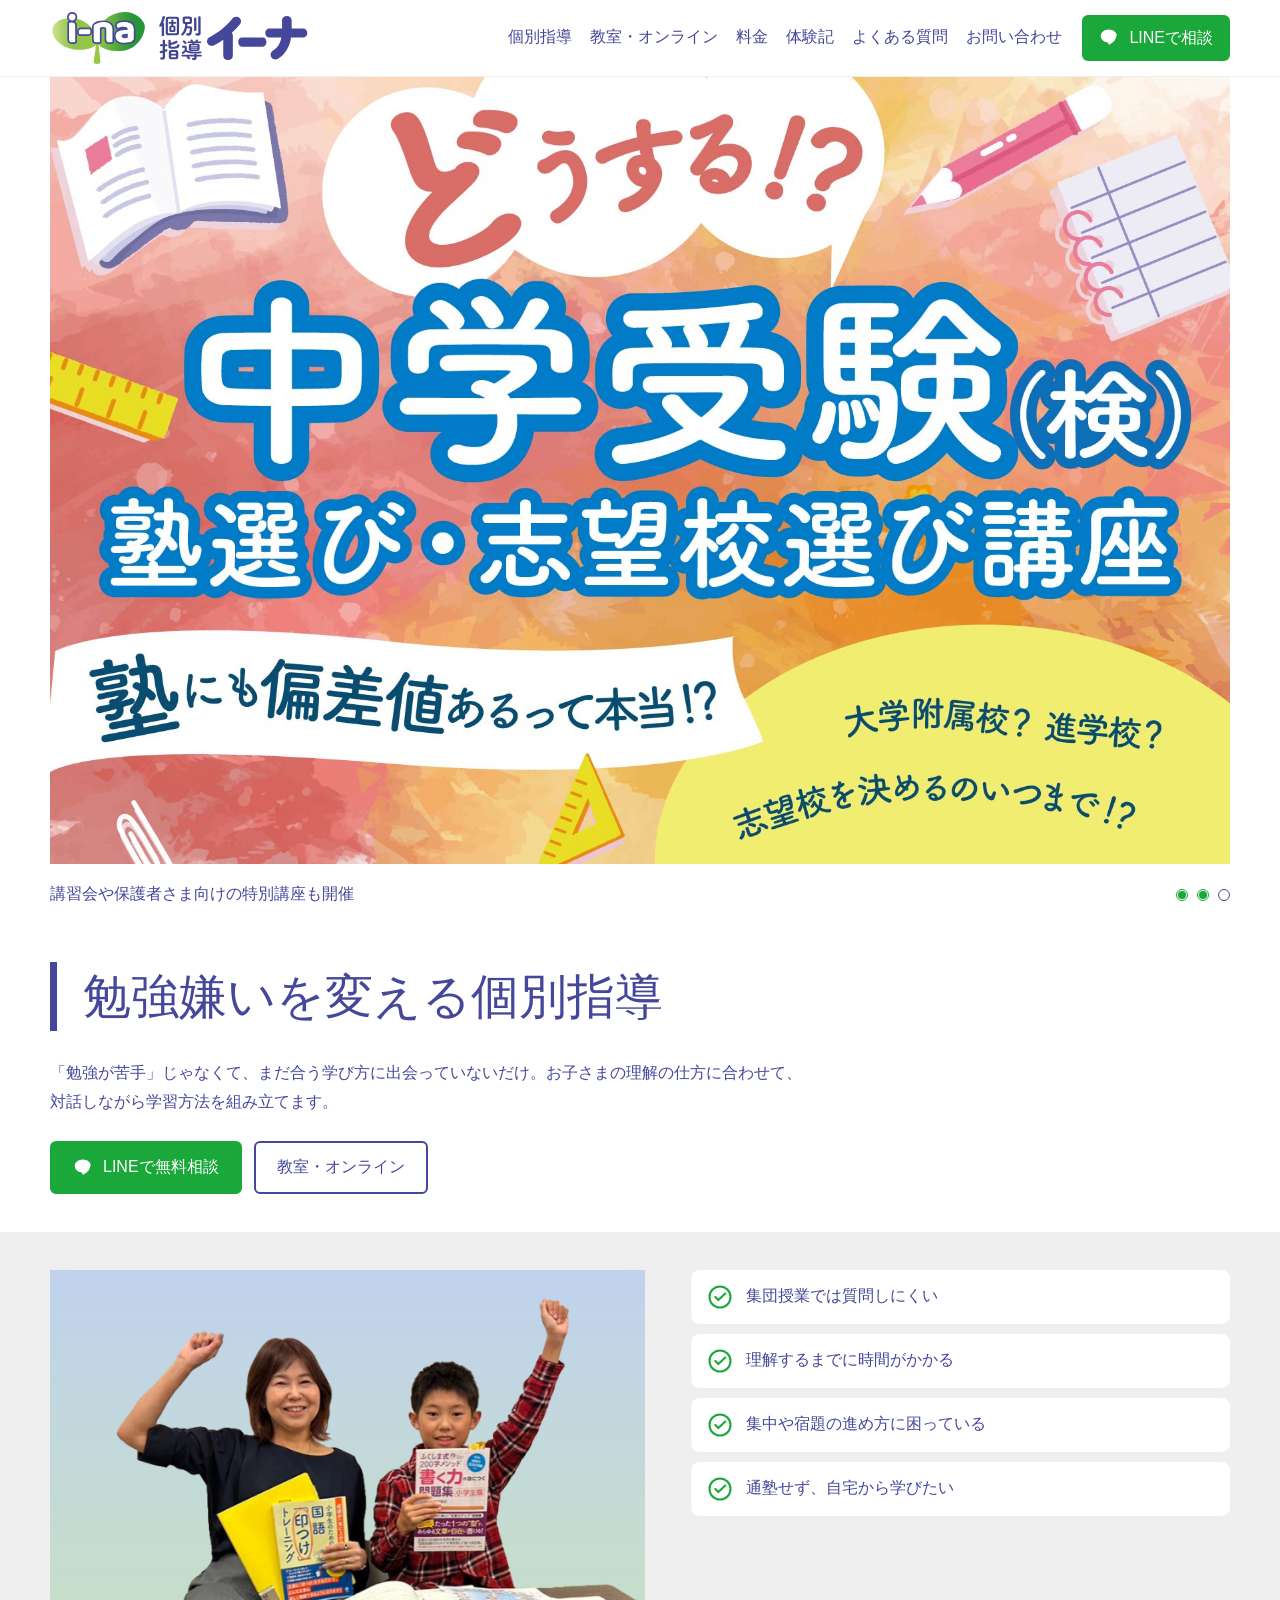
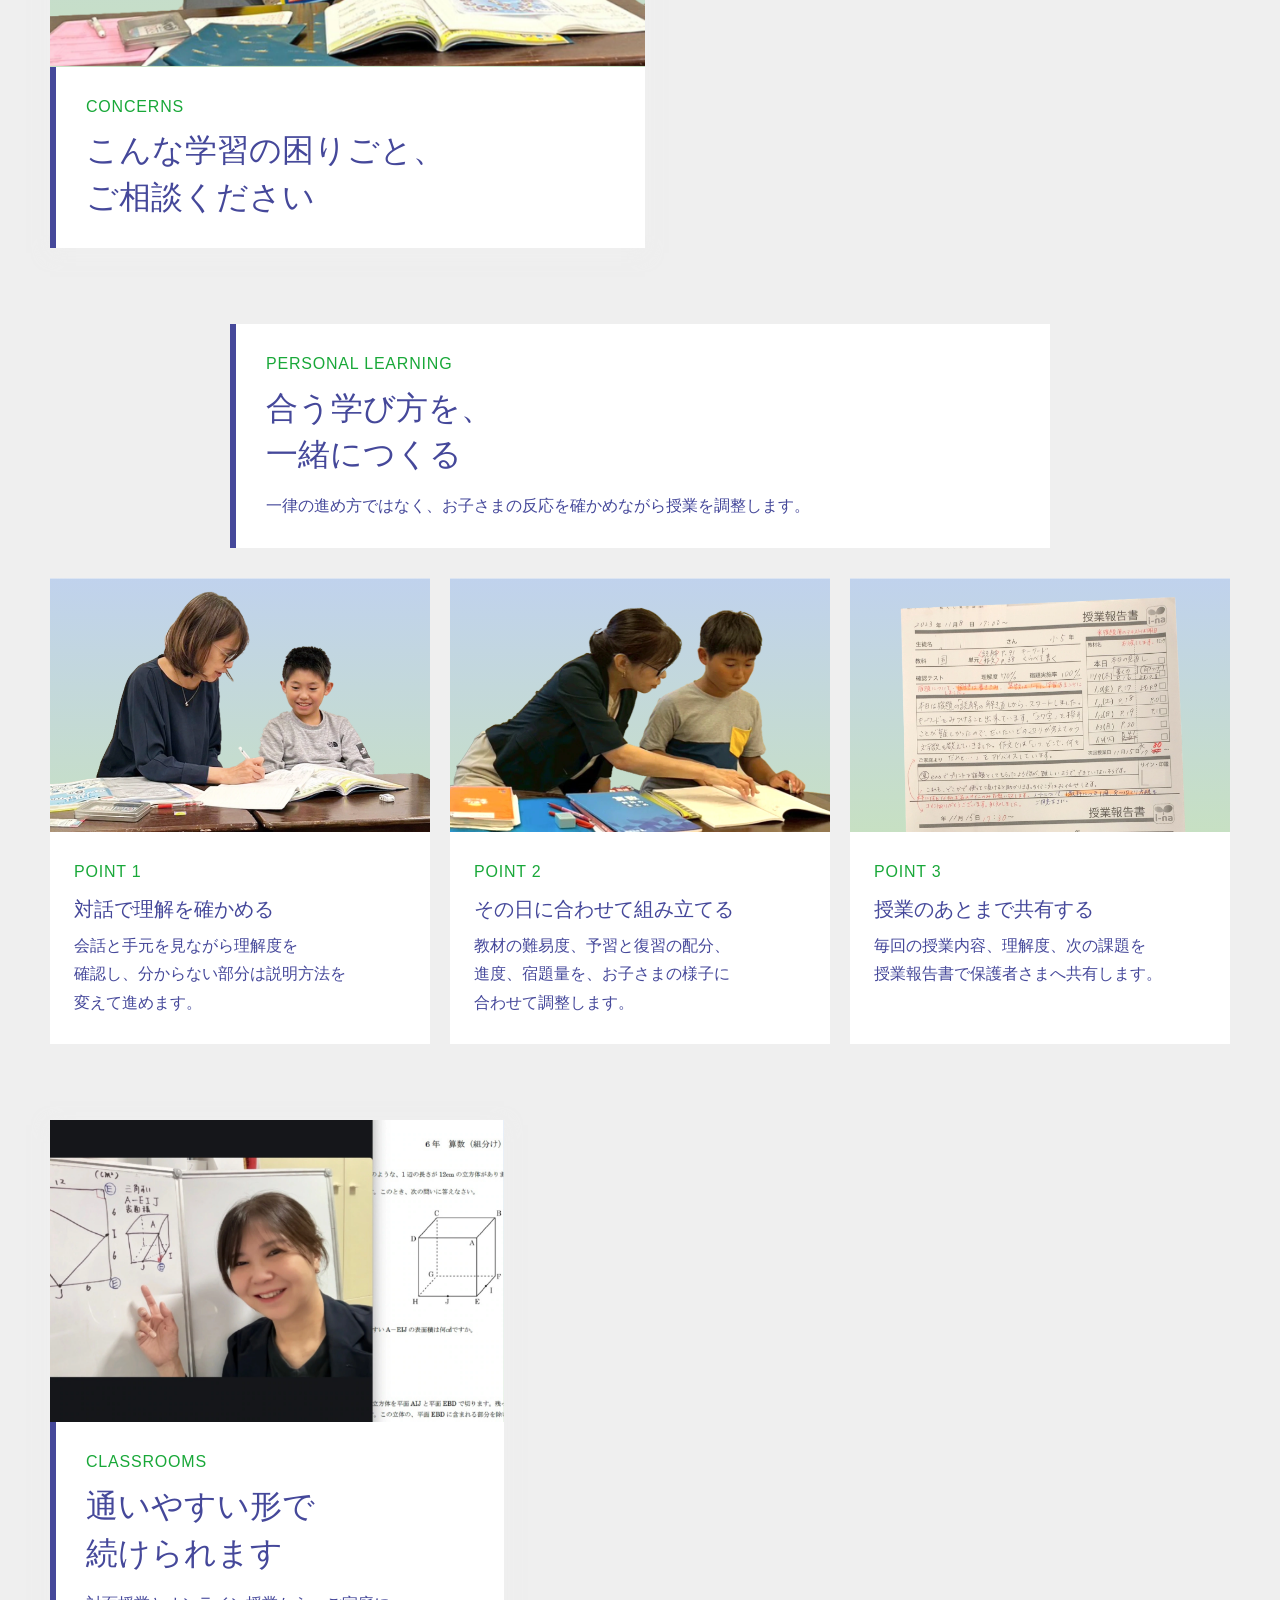
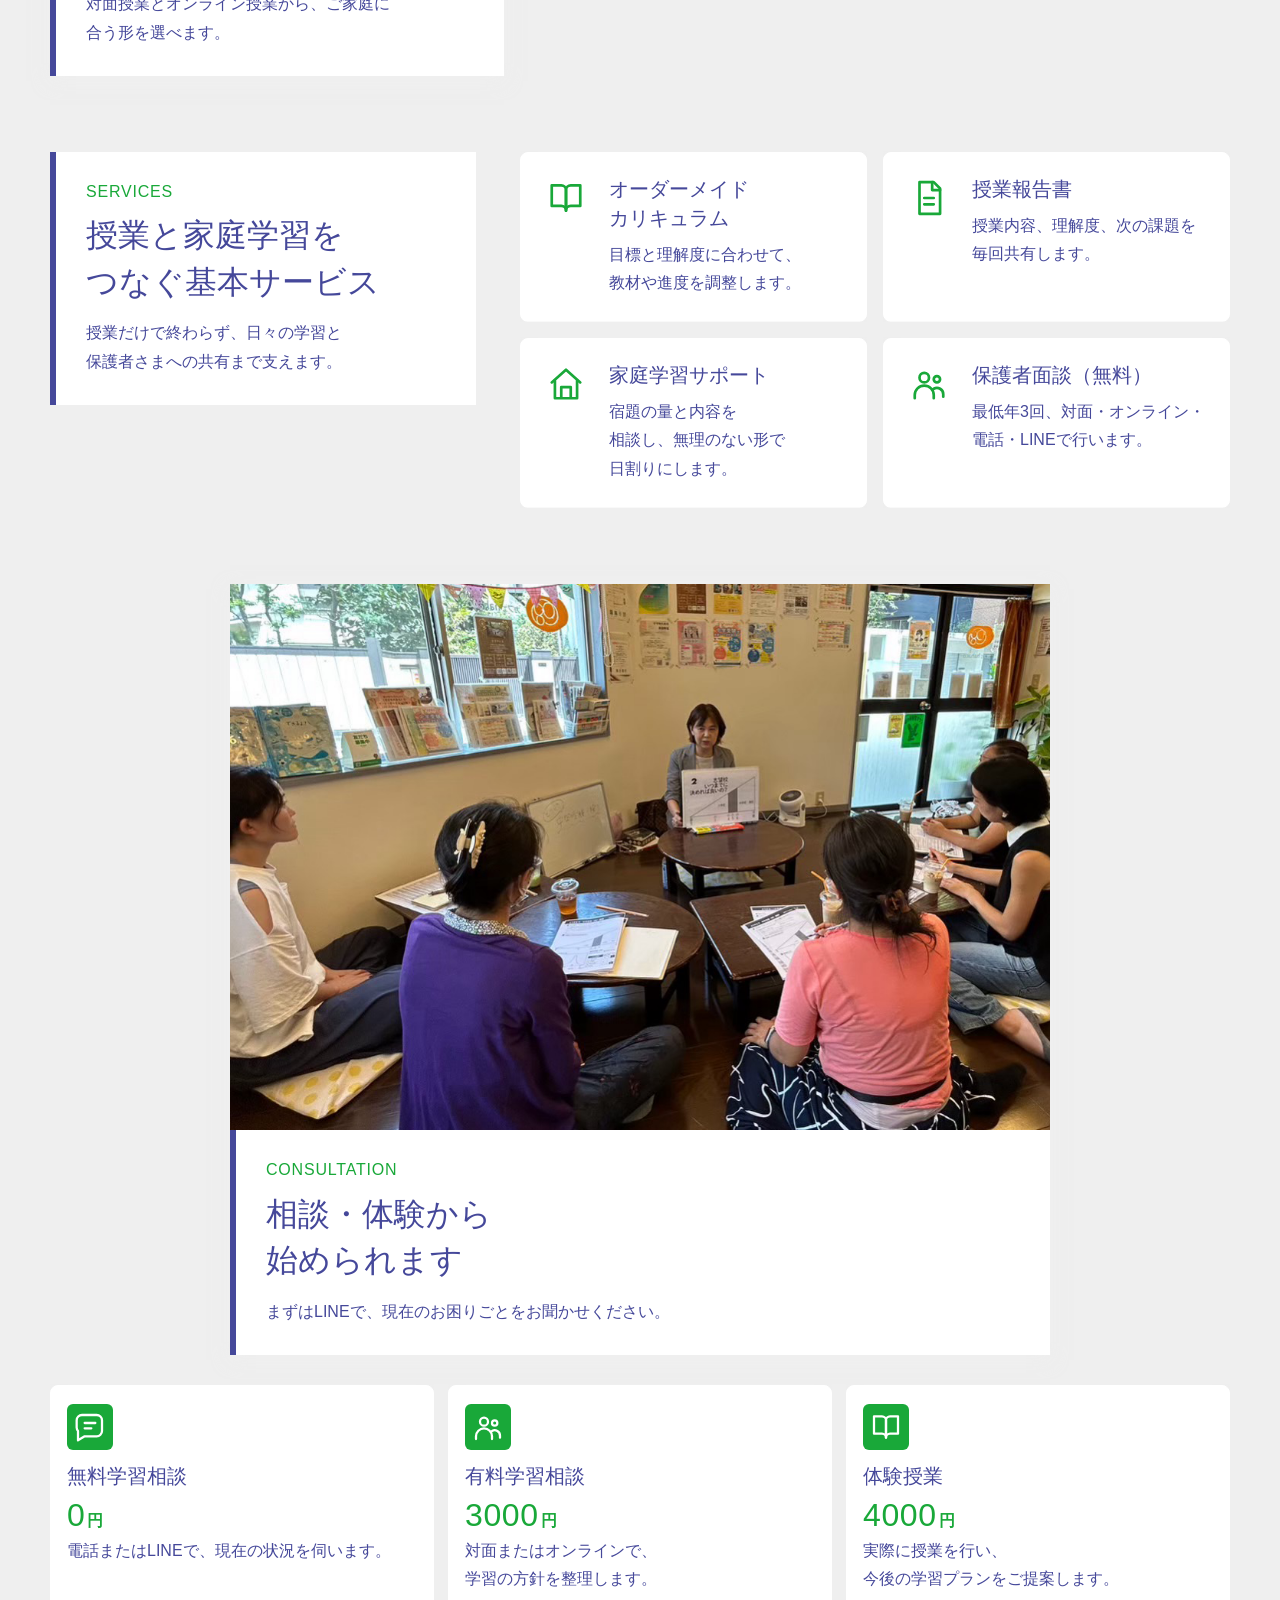
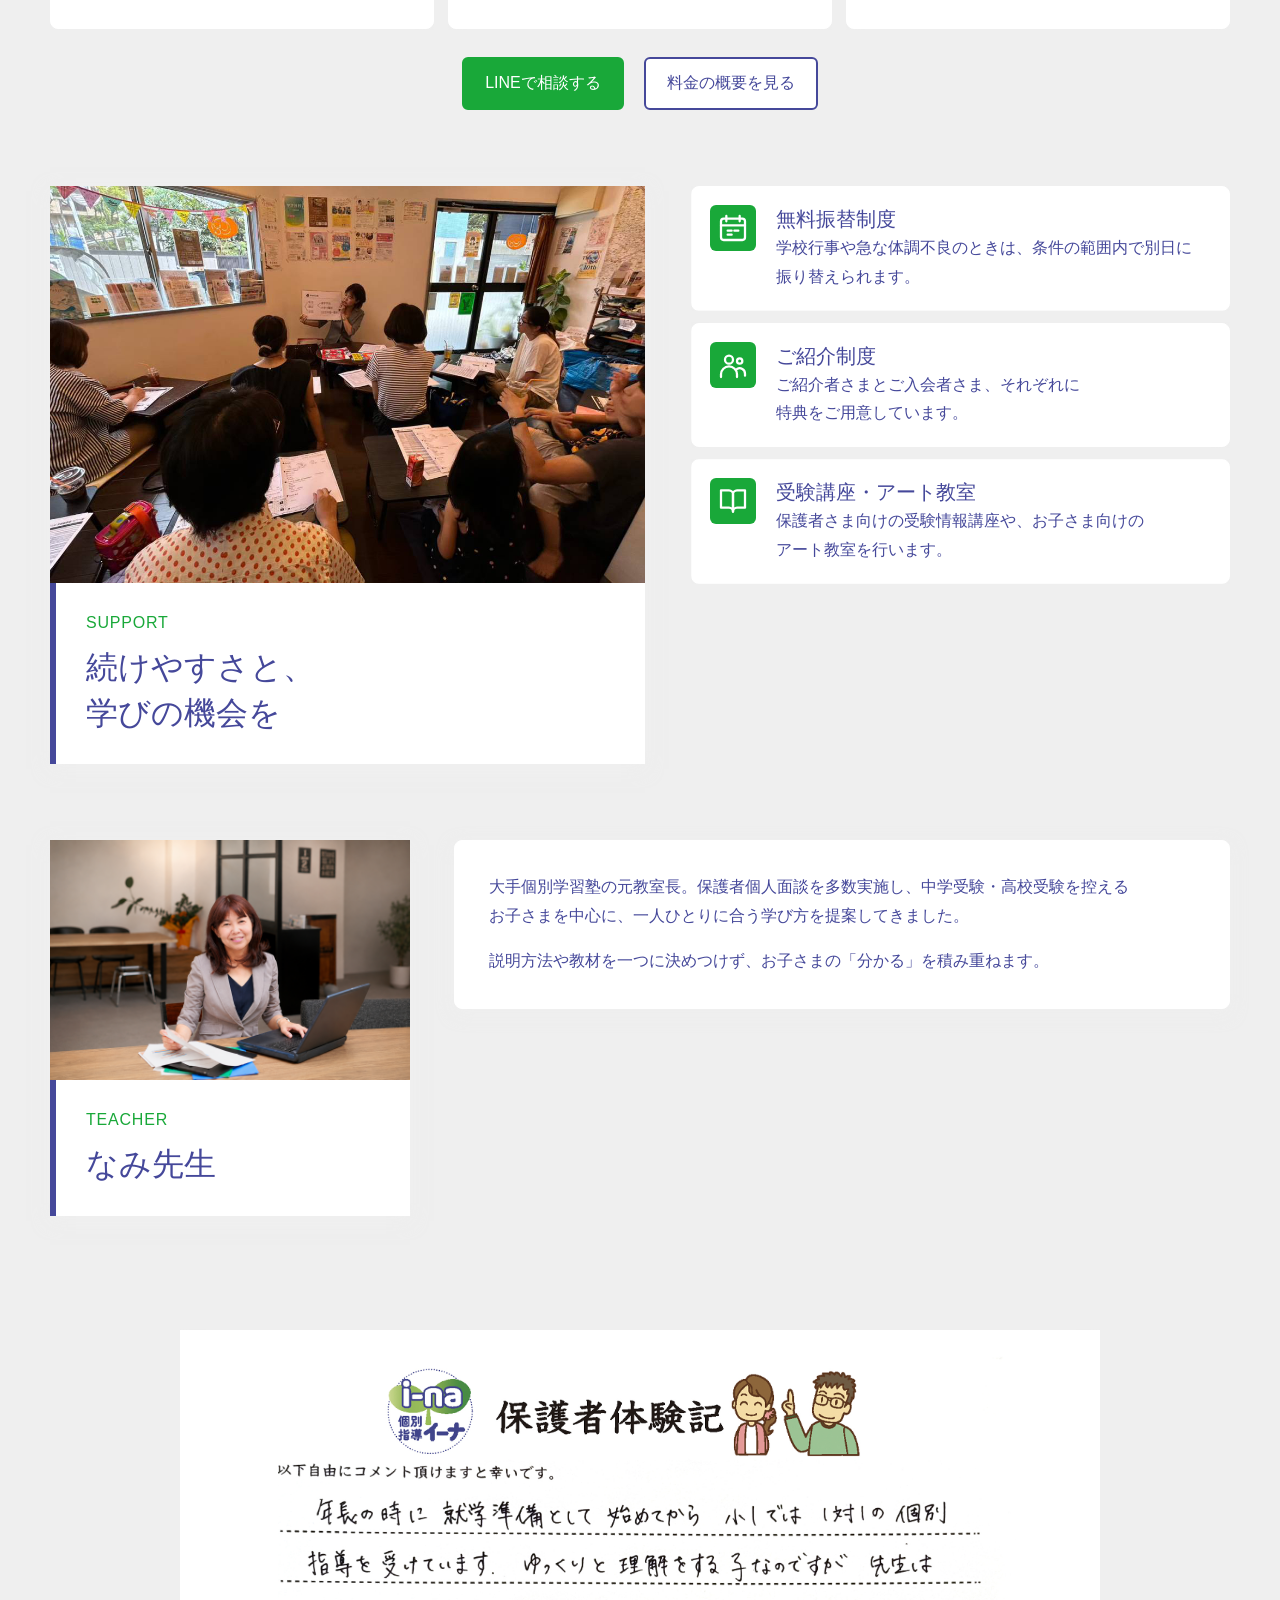
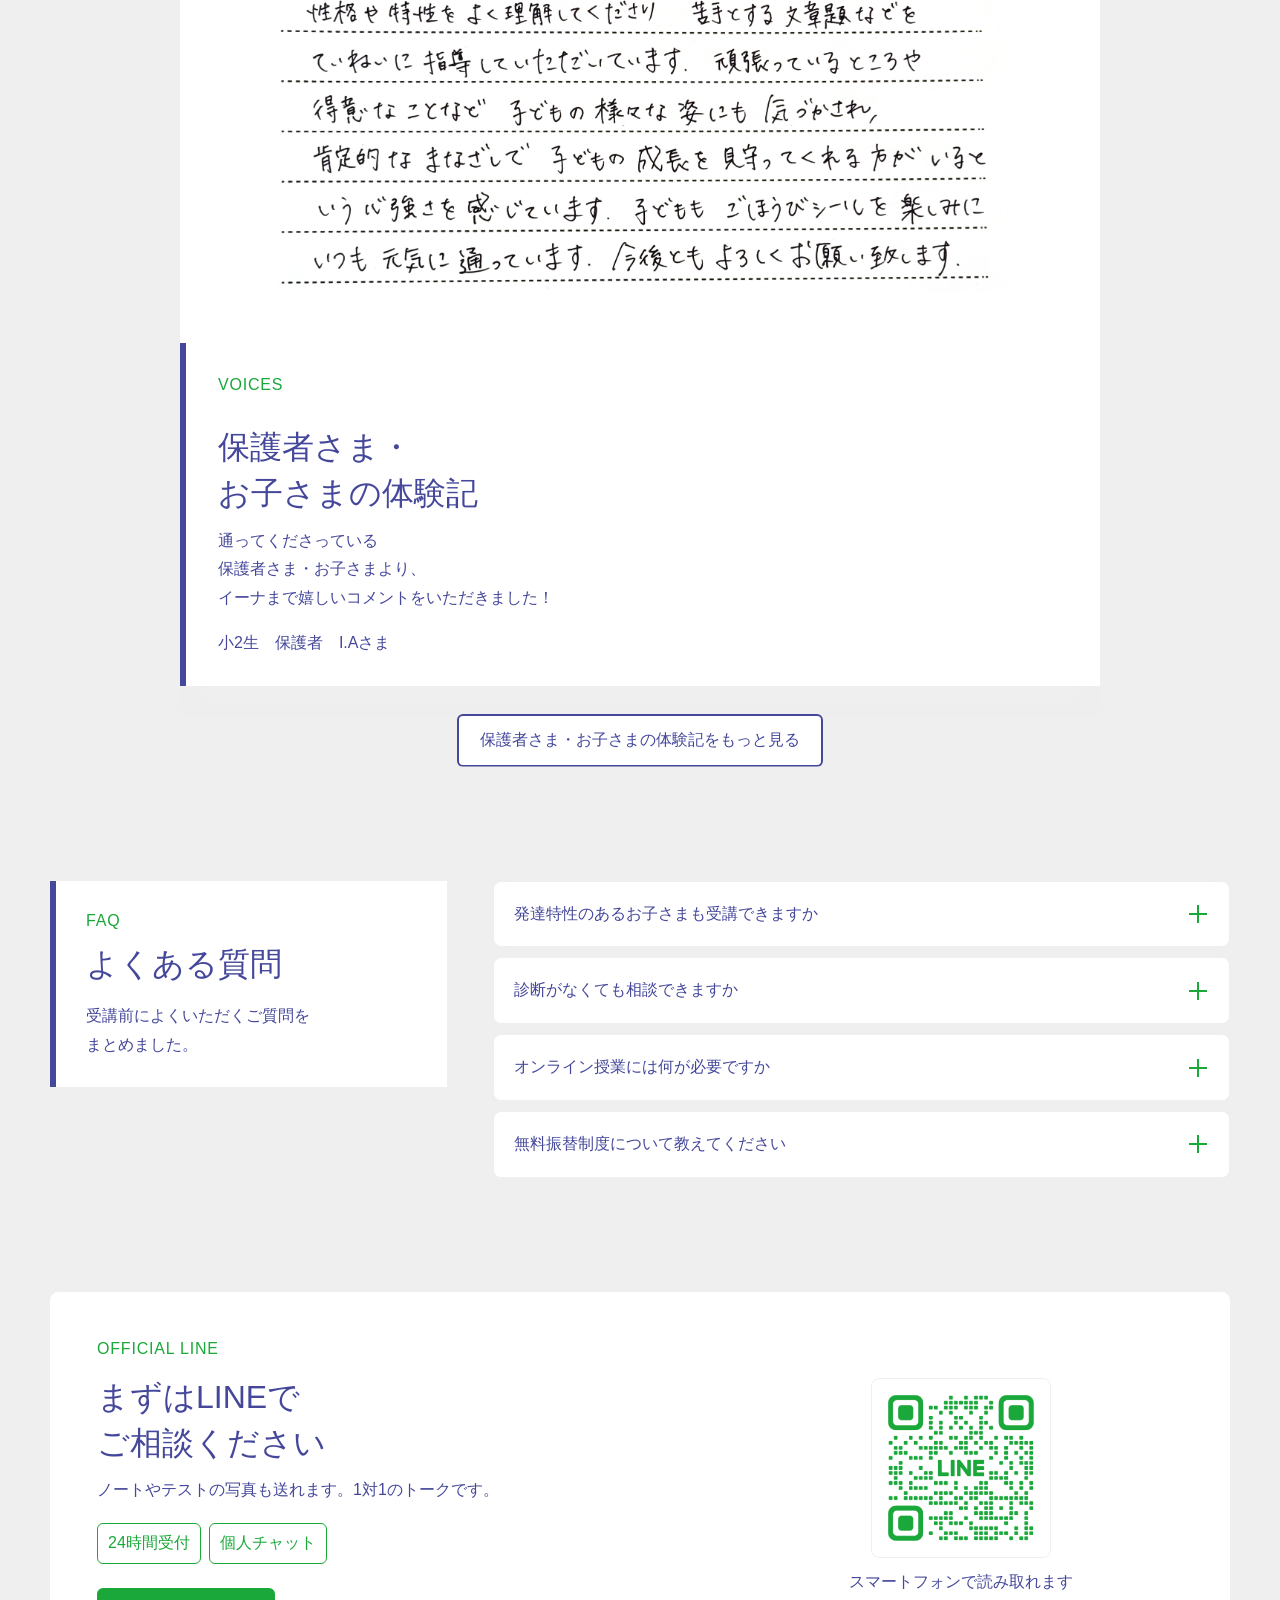
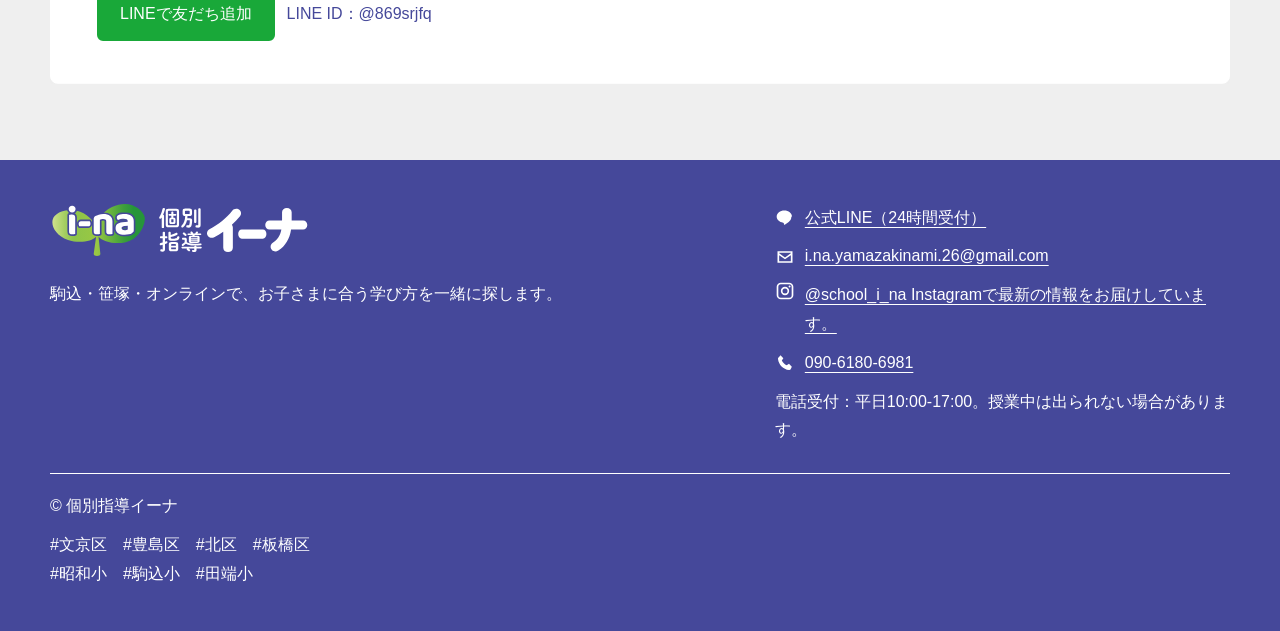
==== commit 47a73595: "微修正" ====
--- a/index.html
+++ b/index.html
@@ -197,11 +197,11 @@
           </div>
         <div class="voice-heading-band">
           <div class="voice-heading-top">
-            <div class="eyebrow">VOICE</div>
+            <div class="eyebrow">VOICES</div>
           </div>
           <div class="voice-heading-copy">
             <h2>保護者さま・<br>お子さまの体験記</h2>
-            <p>通ってくださっている保護者さま・お子さまより、<br>イーナまで嬉しいコメントをいただきました！</p>
+            <p>通ってくださっている<br>保護者さま・お子さまより、<br>イーナまで嬉しいコメントをいただきました！</p>
             <p class="voice-attribution" data-voice-attribution>小2生　保護者　I.Aさま</p>
           </div>
         </div>
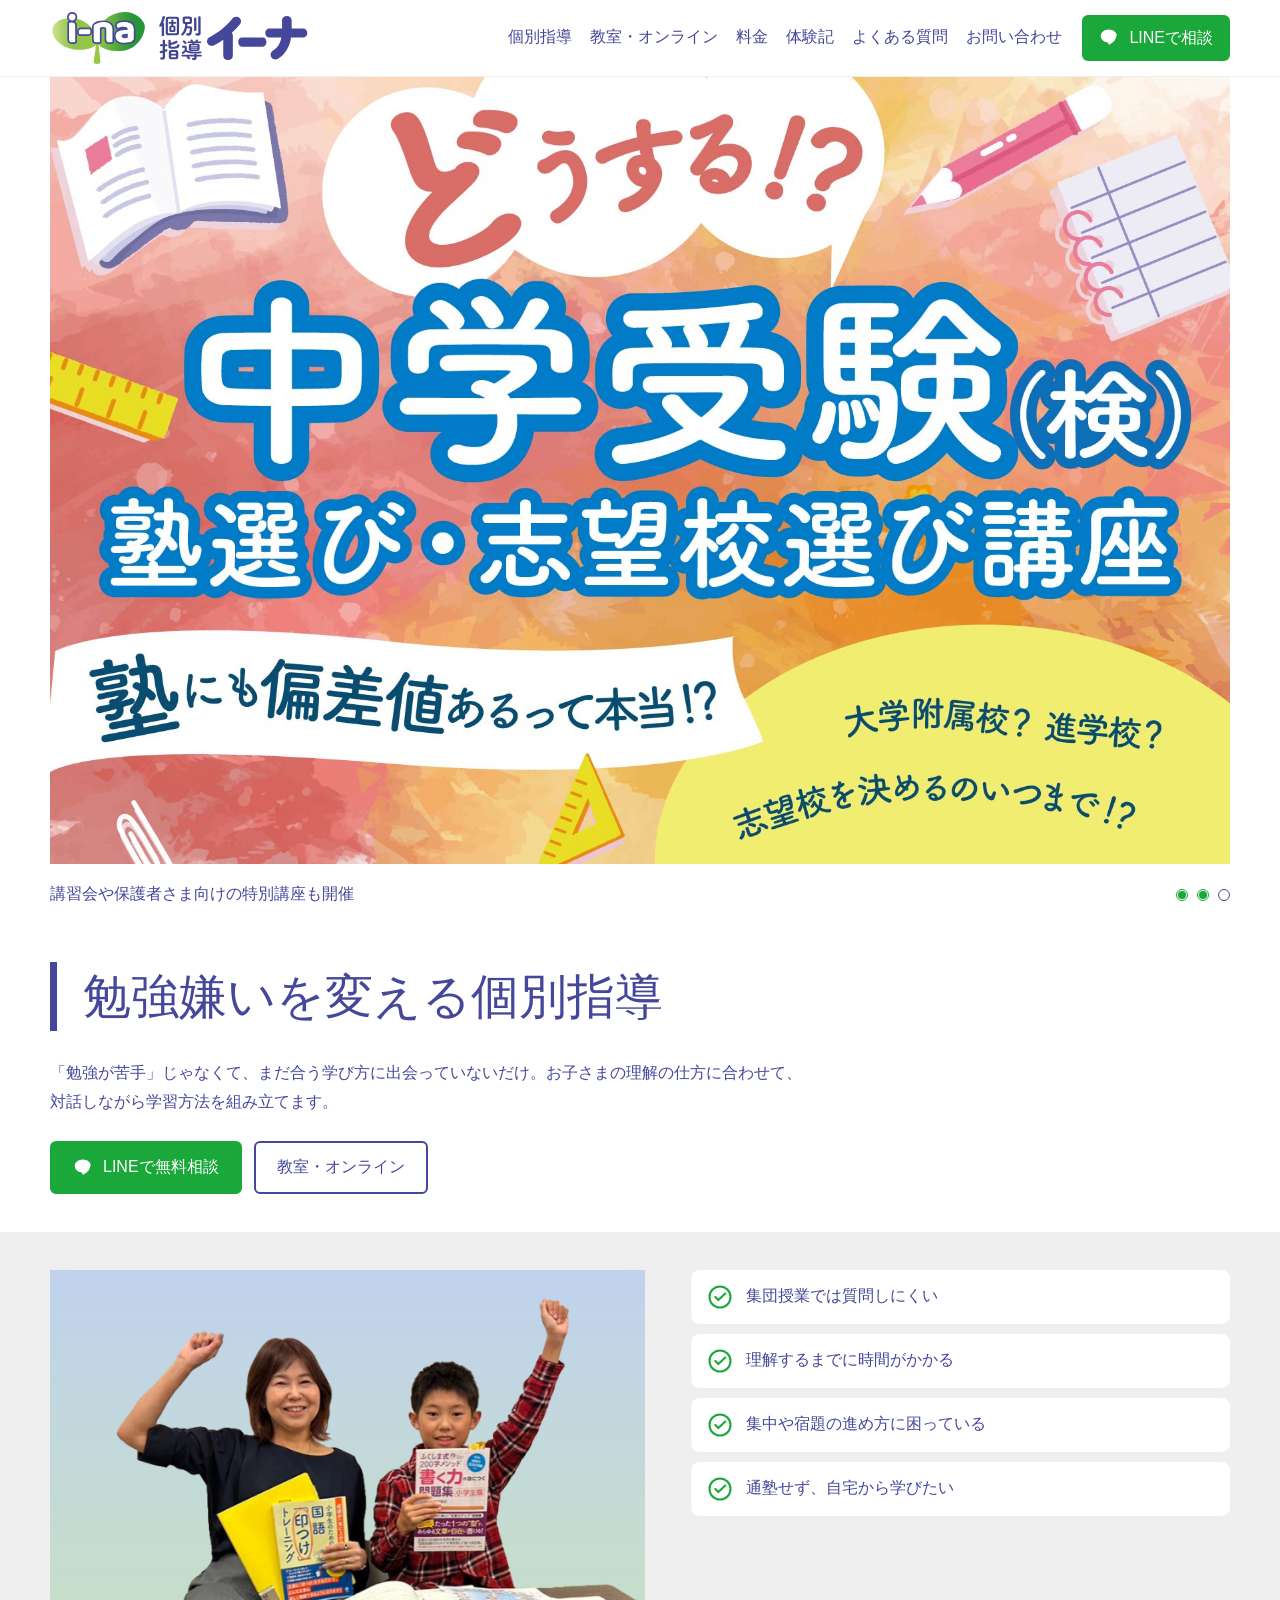
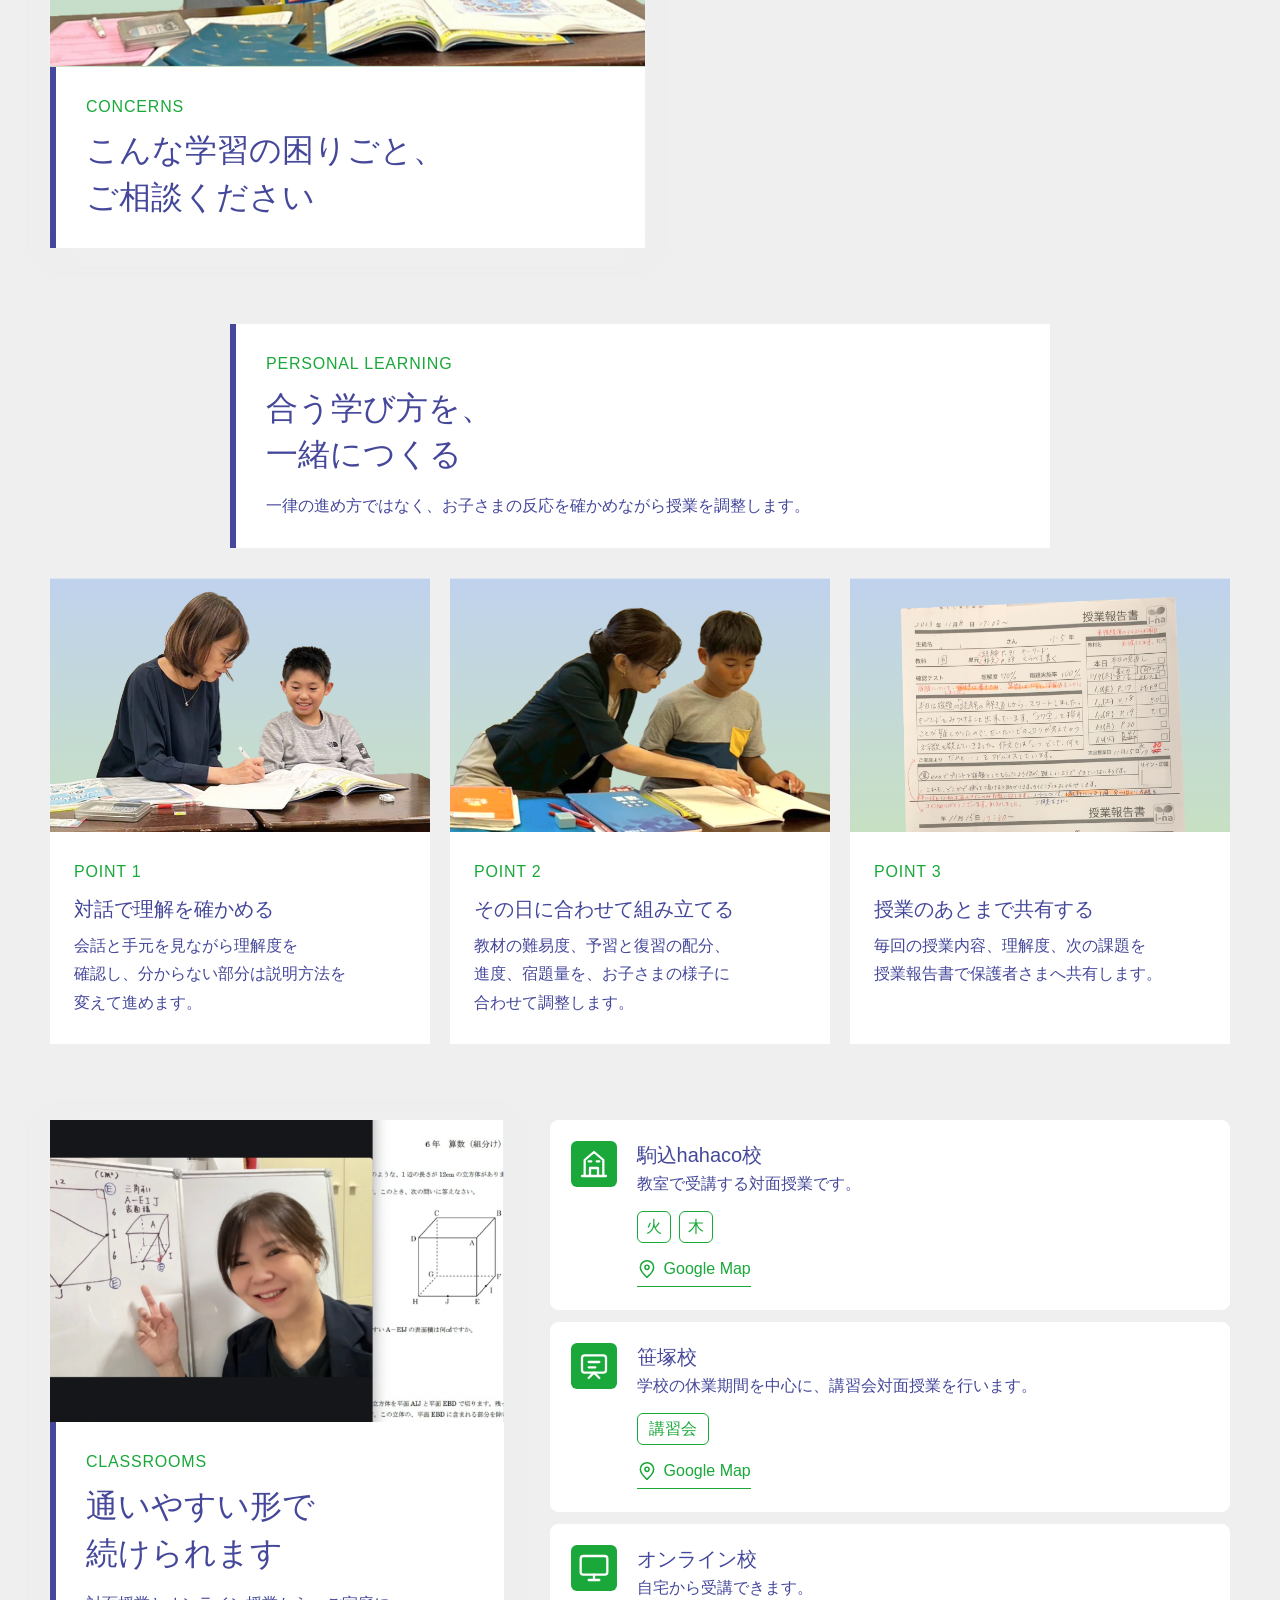
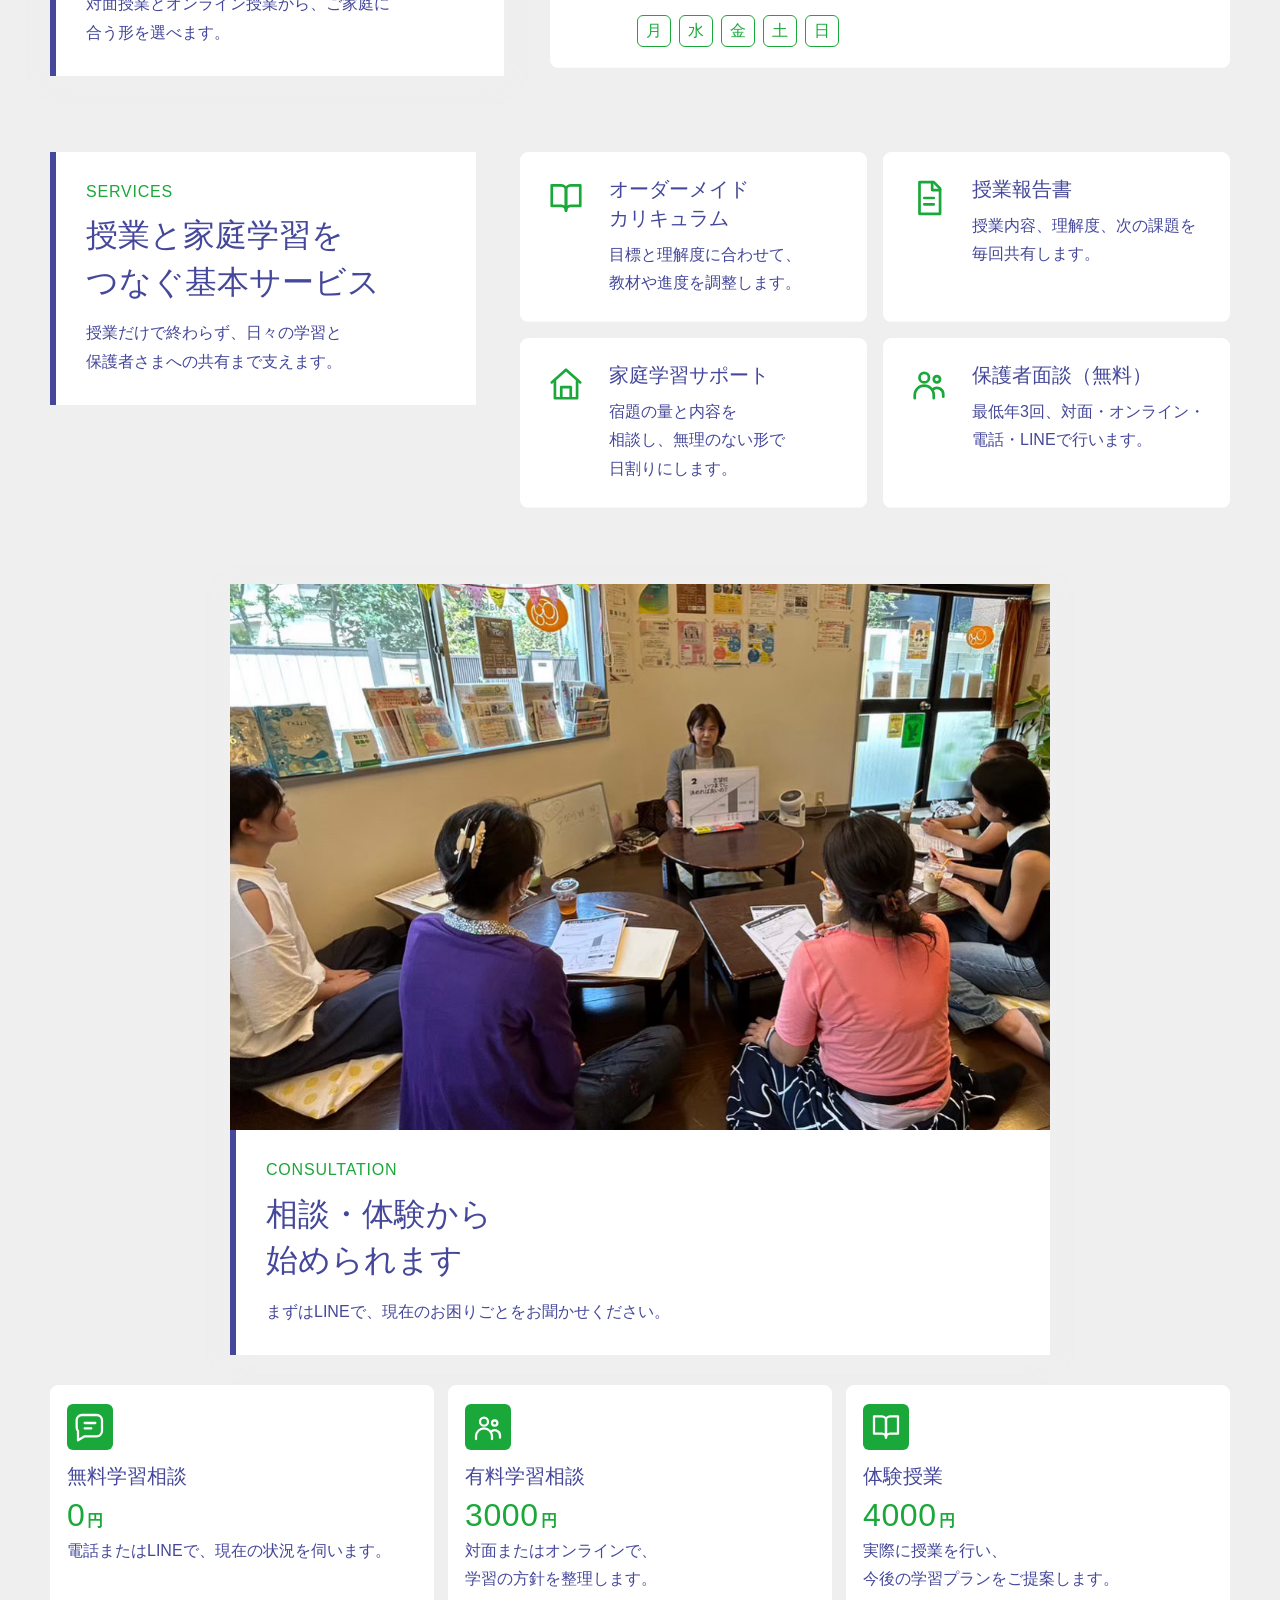
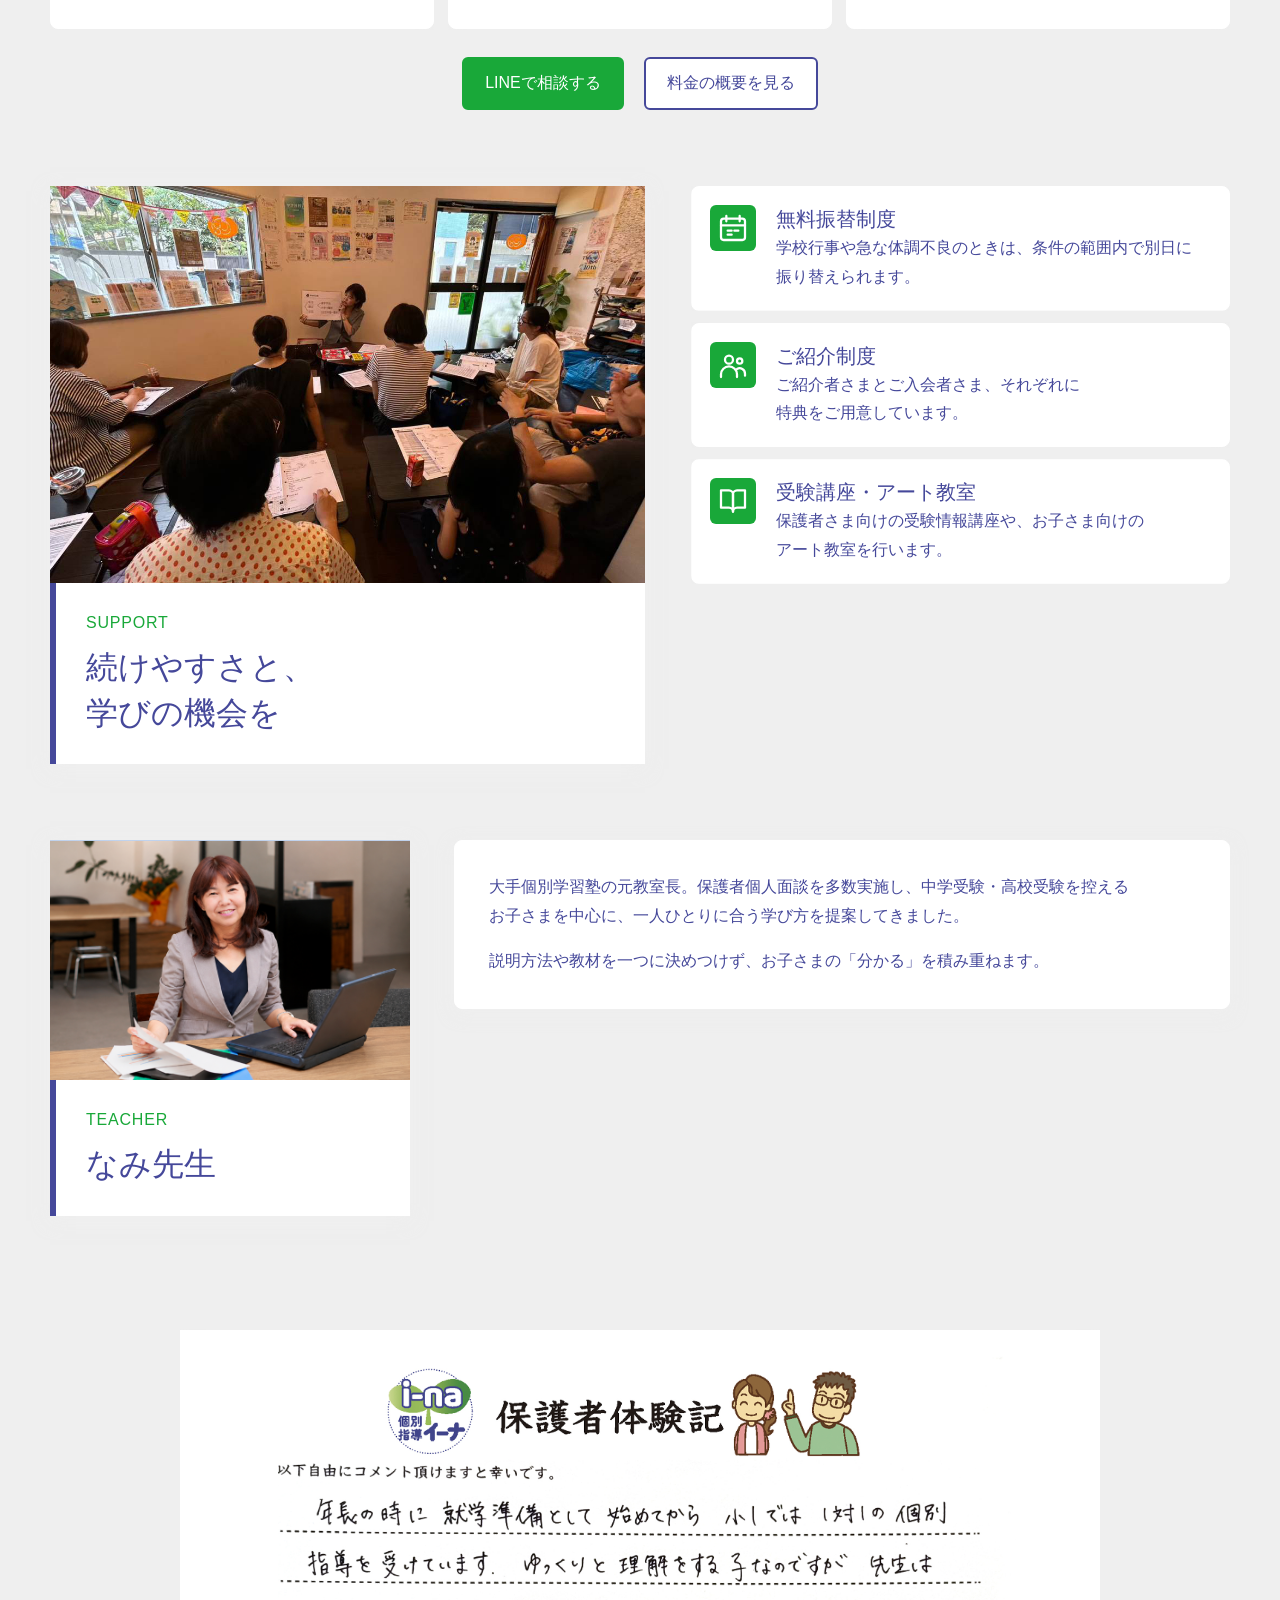
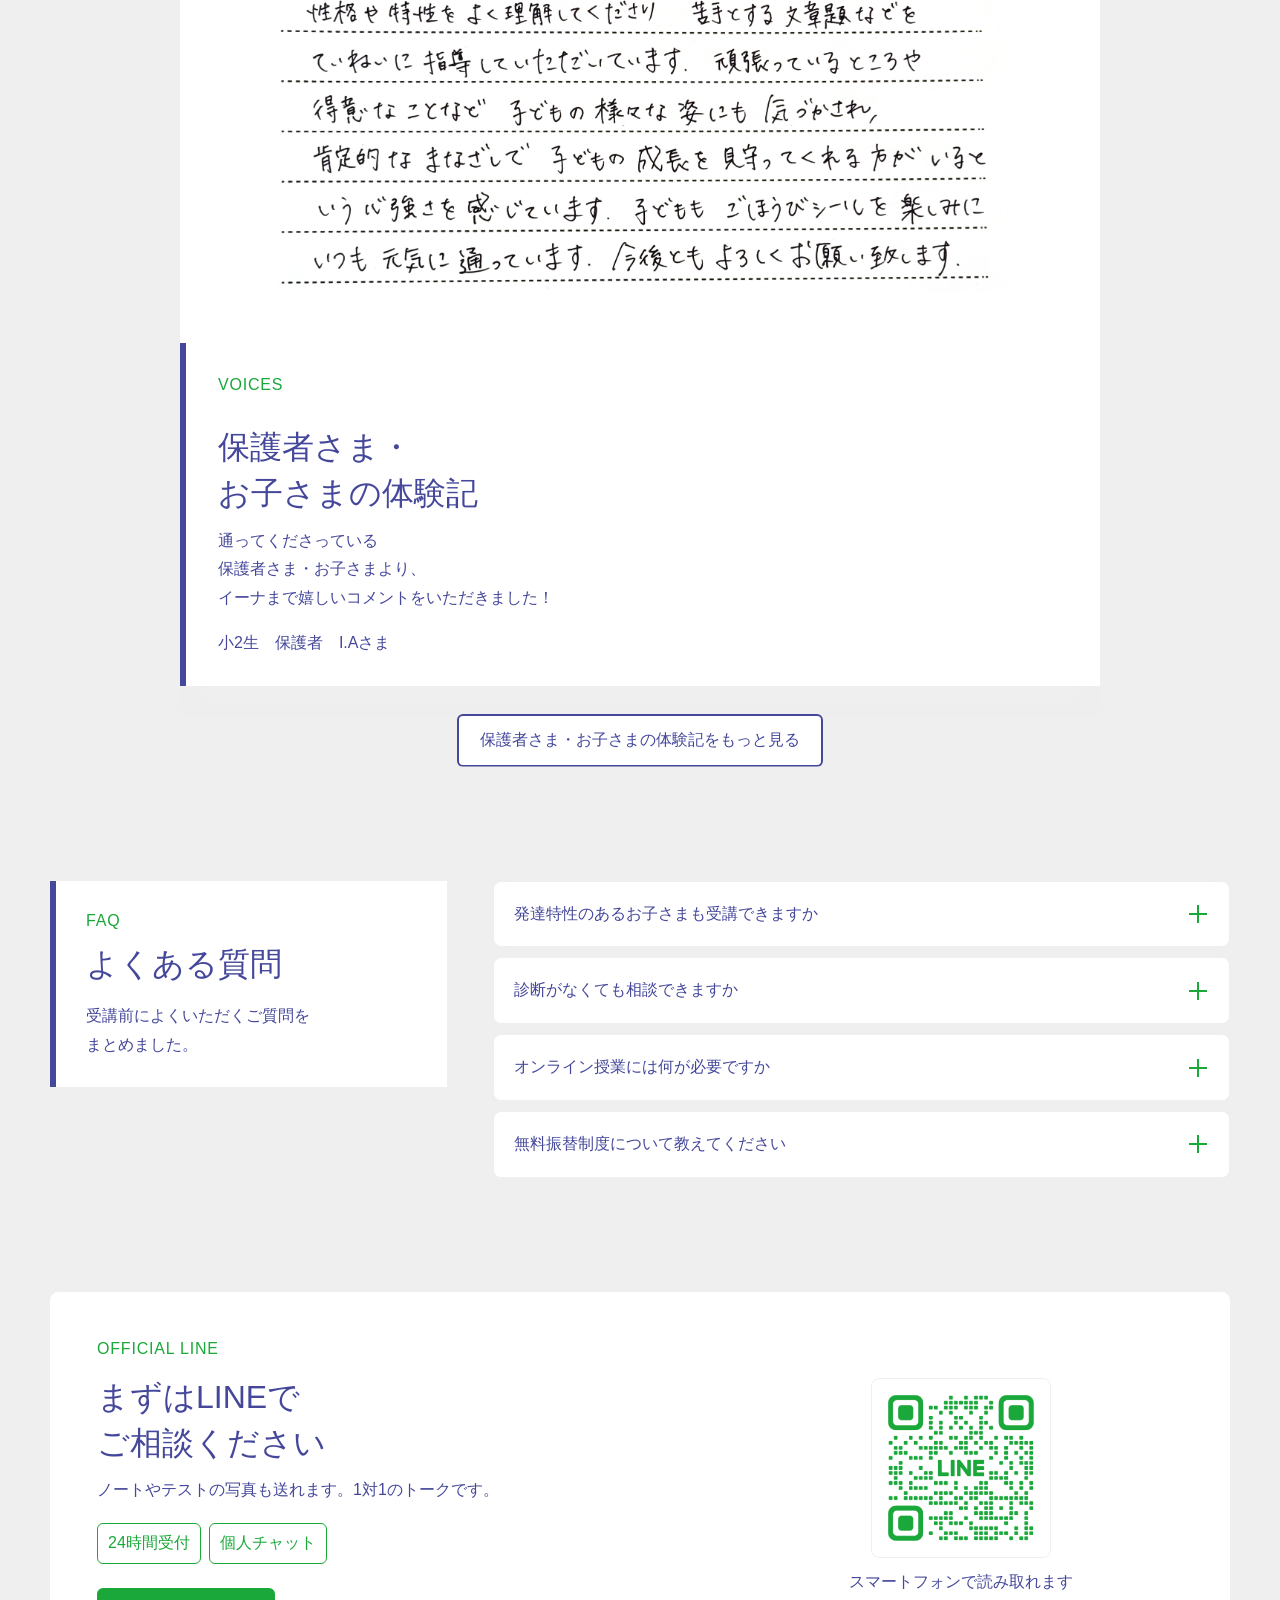
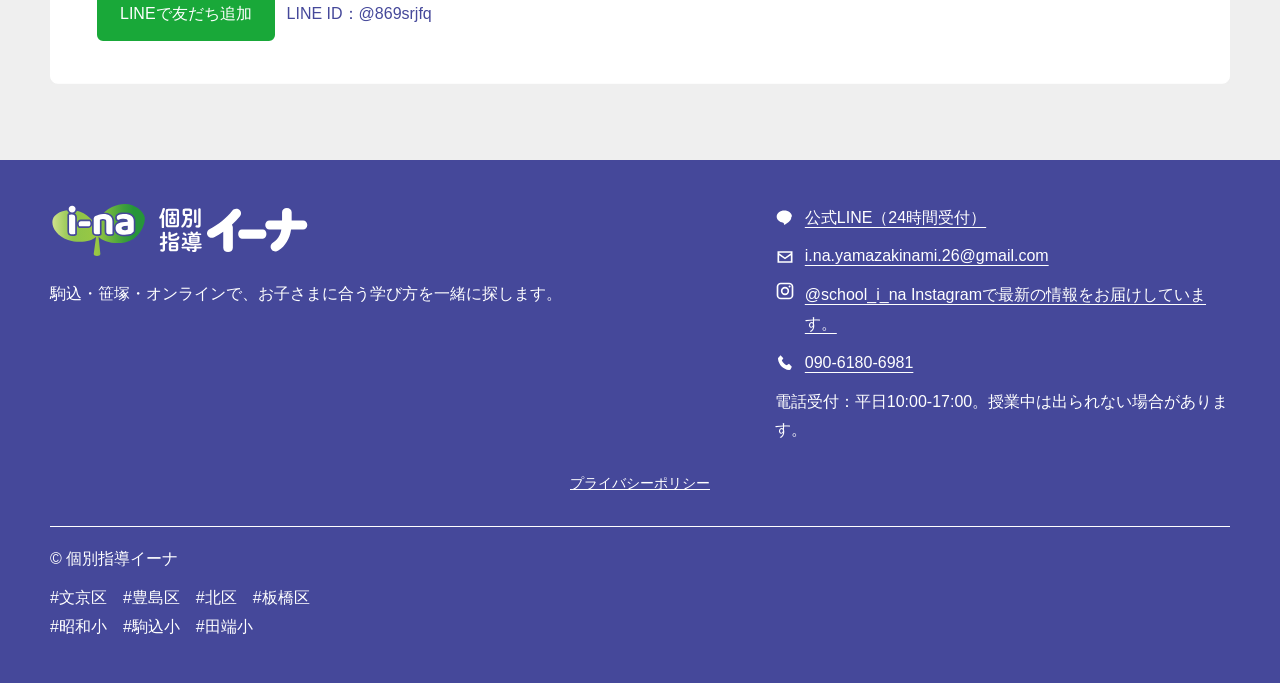
==== commit 529be9f8: "プライバシーポリシー追加" ====
--- a/index.html
+++ b/index.html
@@ -248,6 +248,9 @@
         <span class="footer-note">電話受付：平日10:00-17:00。授業中は出られない場合があります。</span>
       </div>
     </div>
+    <div class="footer-links-bottom" style="margin-top: 24px; text-align: center;">
+      <a href="privacy.html" style="color: inherit; text-decoration: underline; font-size: 14px;">プライバシーポリシー</a>
+    </div>
     <div class="copyright">© 個別指導イーナ</div>
     <p class="footer-hashtags">#文京区　#豊島区　#北区　#板橋区<br>#昭和小　#駒込小　#田端小</p>
   </div>
--- a/style.css
+++ b/style.css
@@ -366,6 +366,31 @@
   .line-qr{align-items:flex-start}
   h1{font-size:var(--page-heading)}
   h2{font-size:var(--section-heading)}
+}
+
+/* プライバシーポリシー */
+.privacy-consent-wrapper {
+  margin-top: 10px;
+  margin-bottom: 24px;
+  text-align: center;
+}
+.privacy-consent {
+  display: inline-flex;
+  align-items: center;
+  gap: 8px;
+  font-size: var(--text-size);
+  cursor: pointer;
+  text-align: left;
+}
+.privacy-consent input[type="checkbox"] {
+  width: 20px;
+  height: 20px;
+  margin: 0;
+  cursor: pointer;
+}
+.privacy-consent a {
+  color: var(--blue);
+  text-decoration: underline;
 }
 
 @media(max-width:680px){
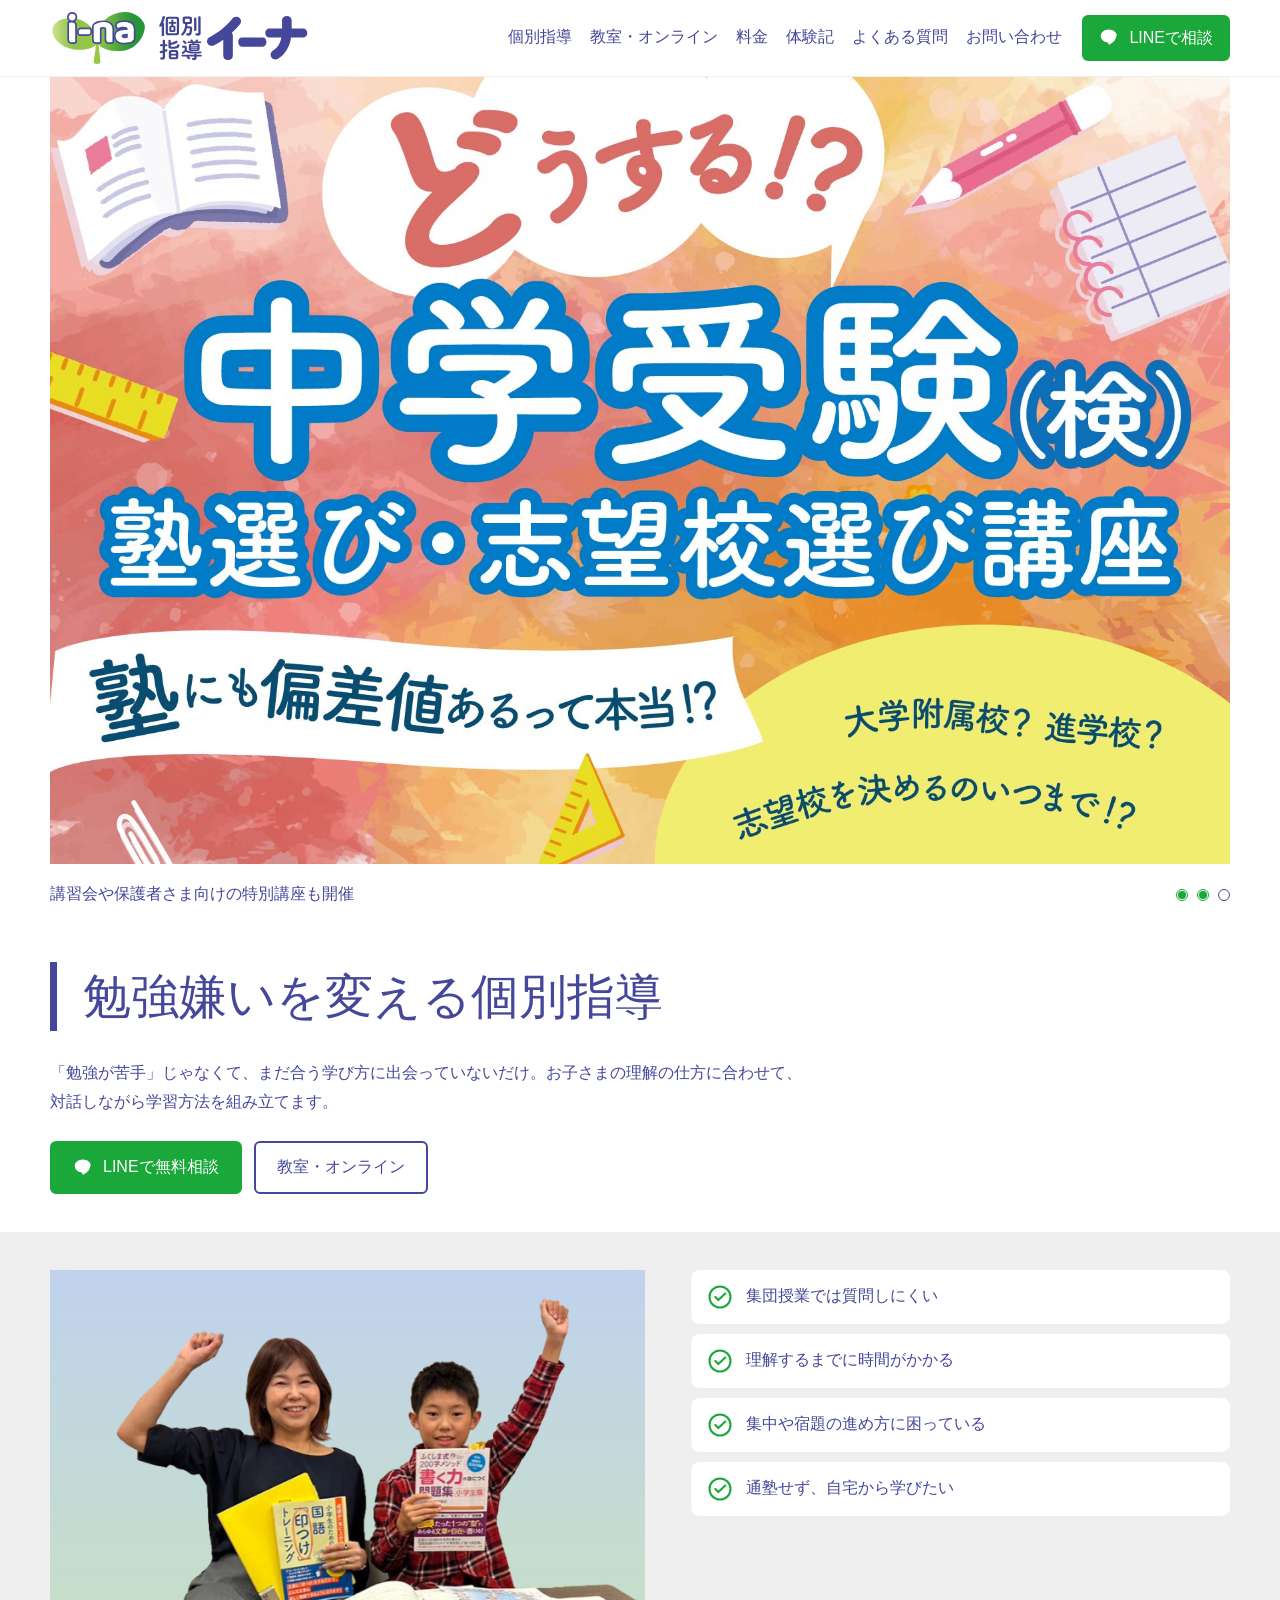
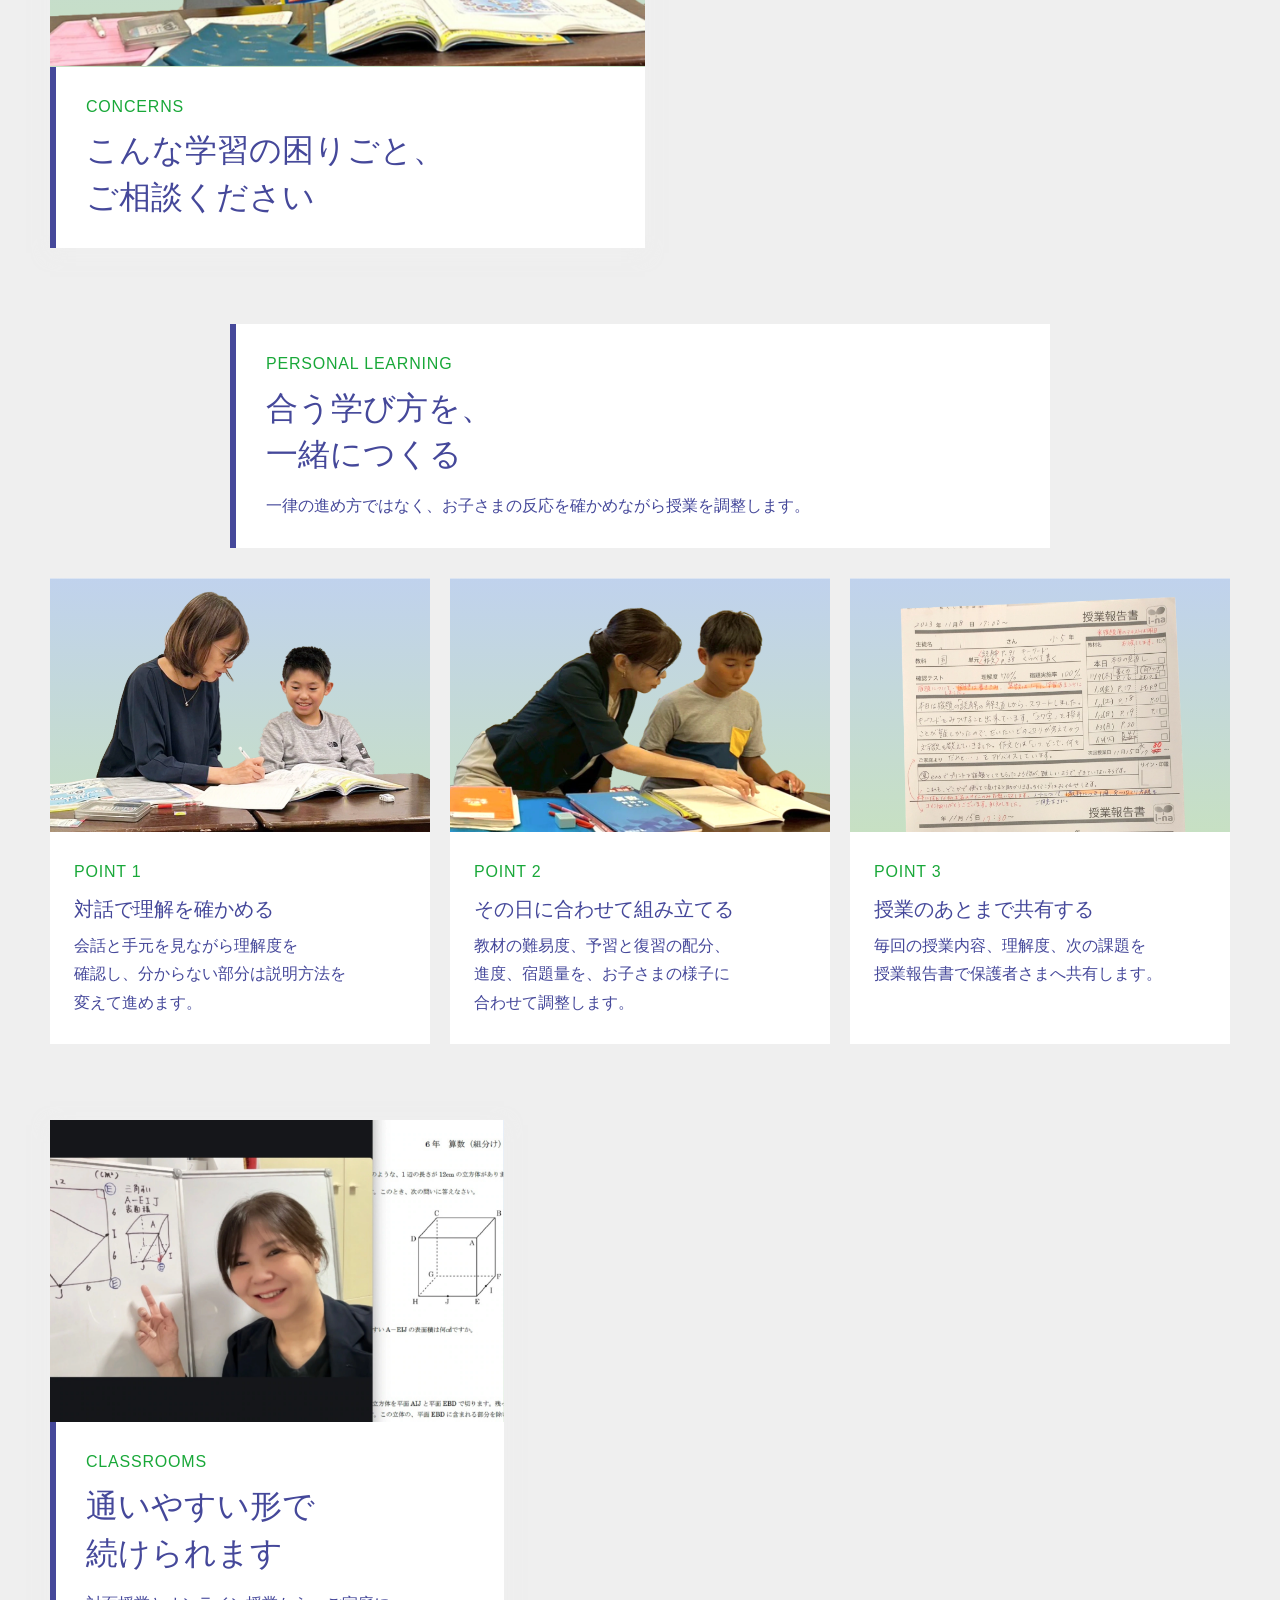
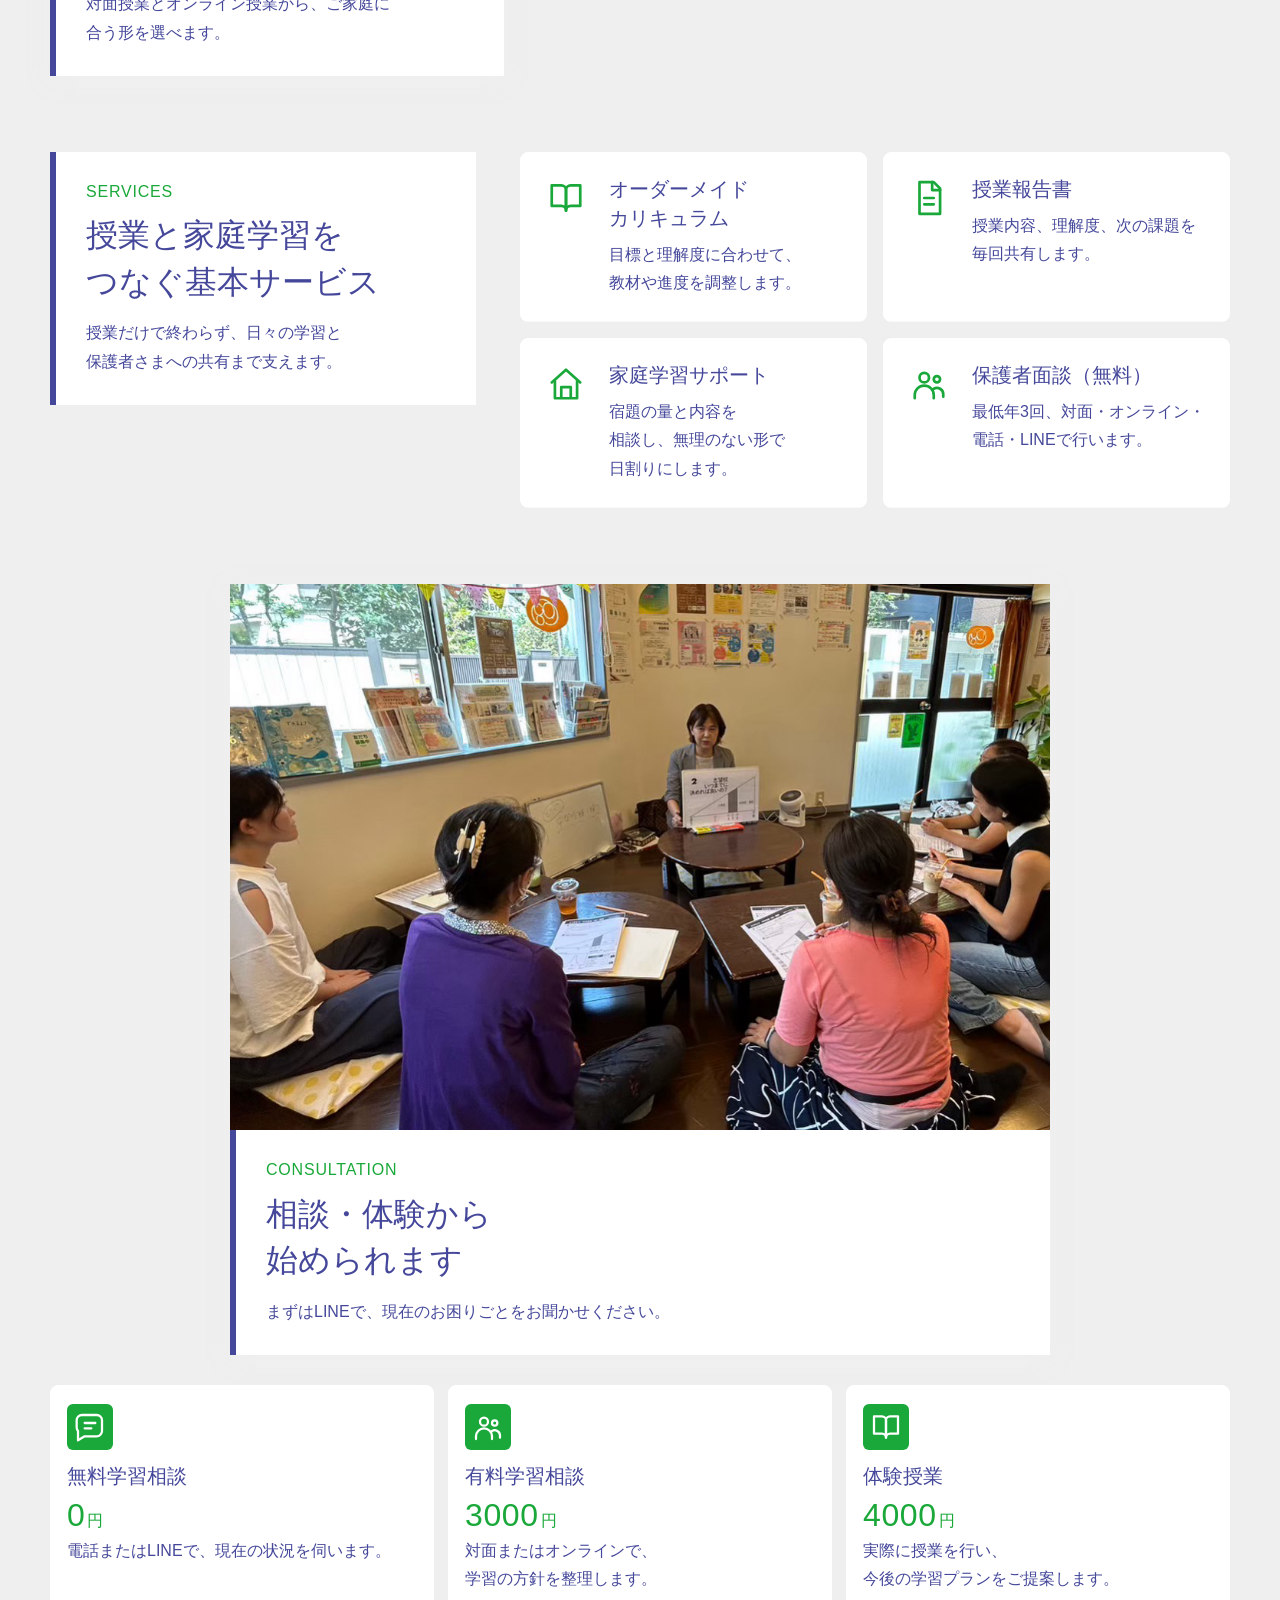
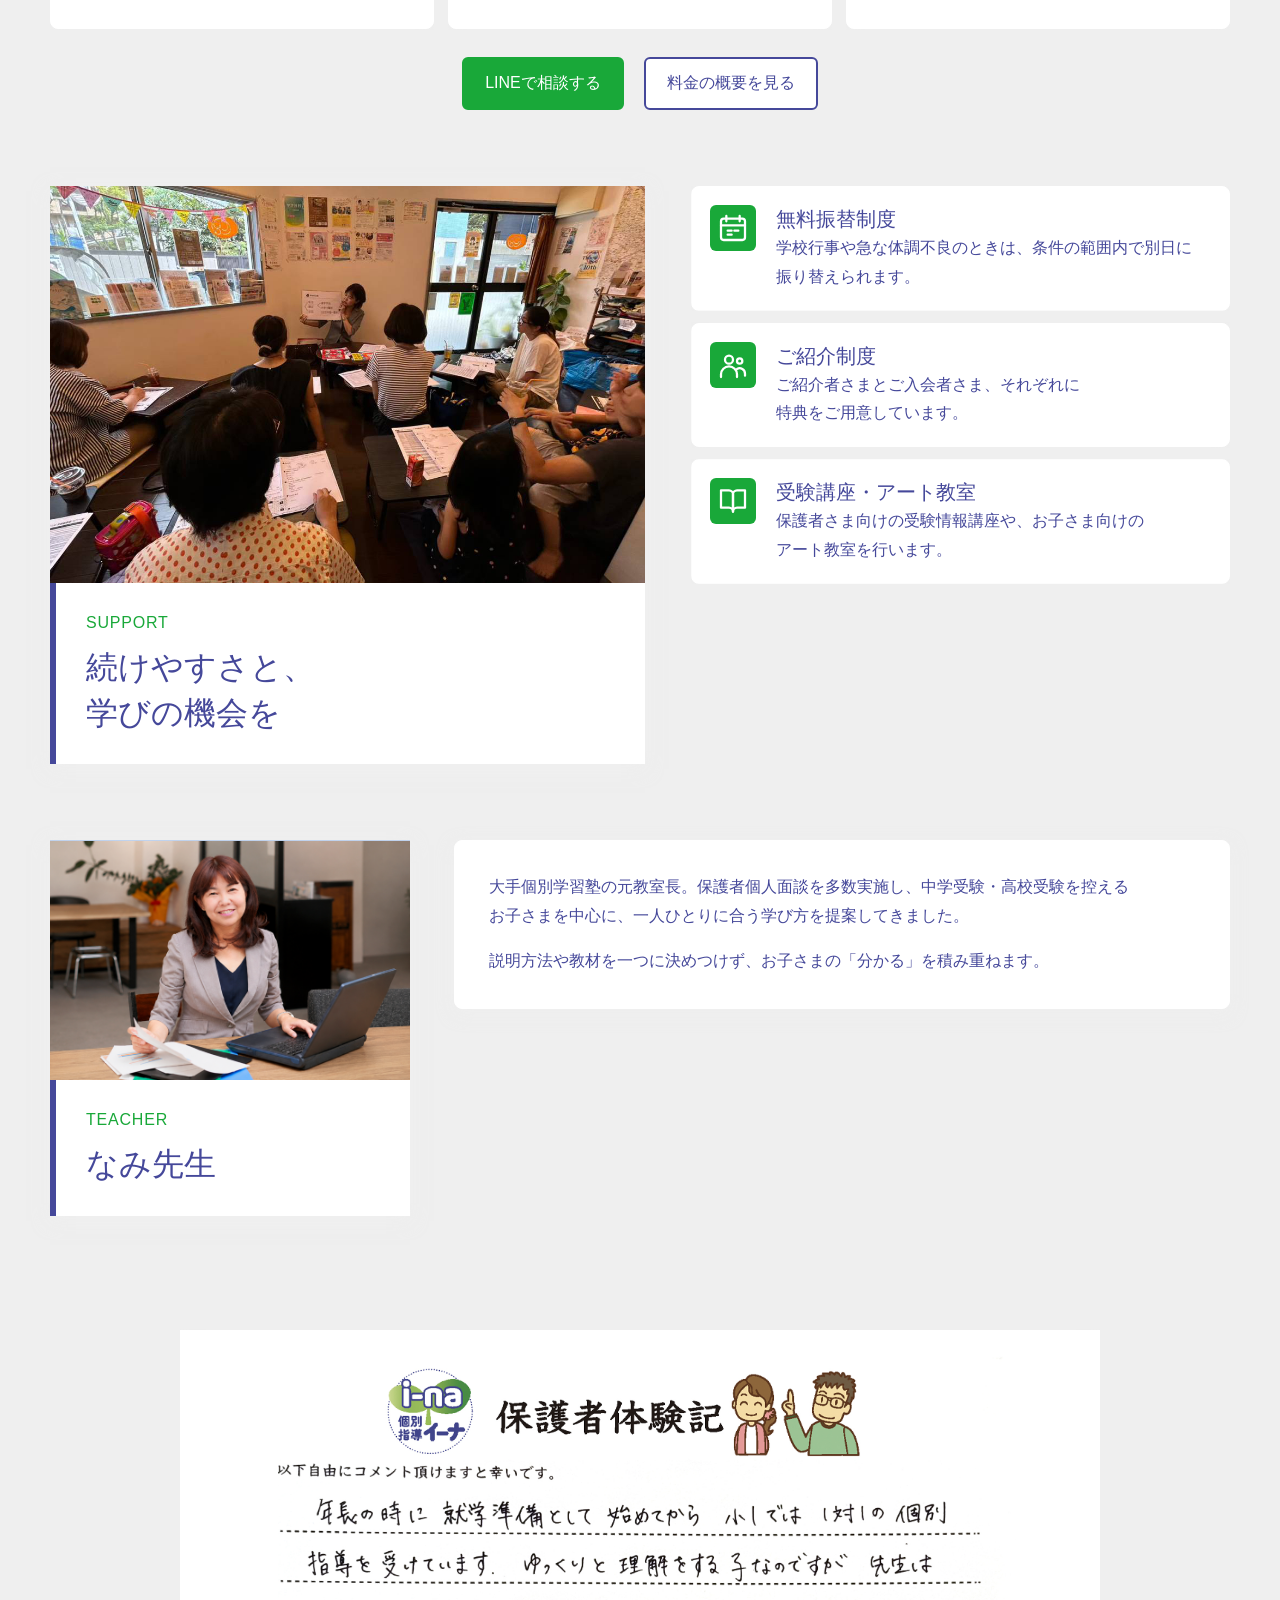
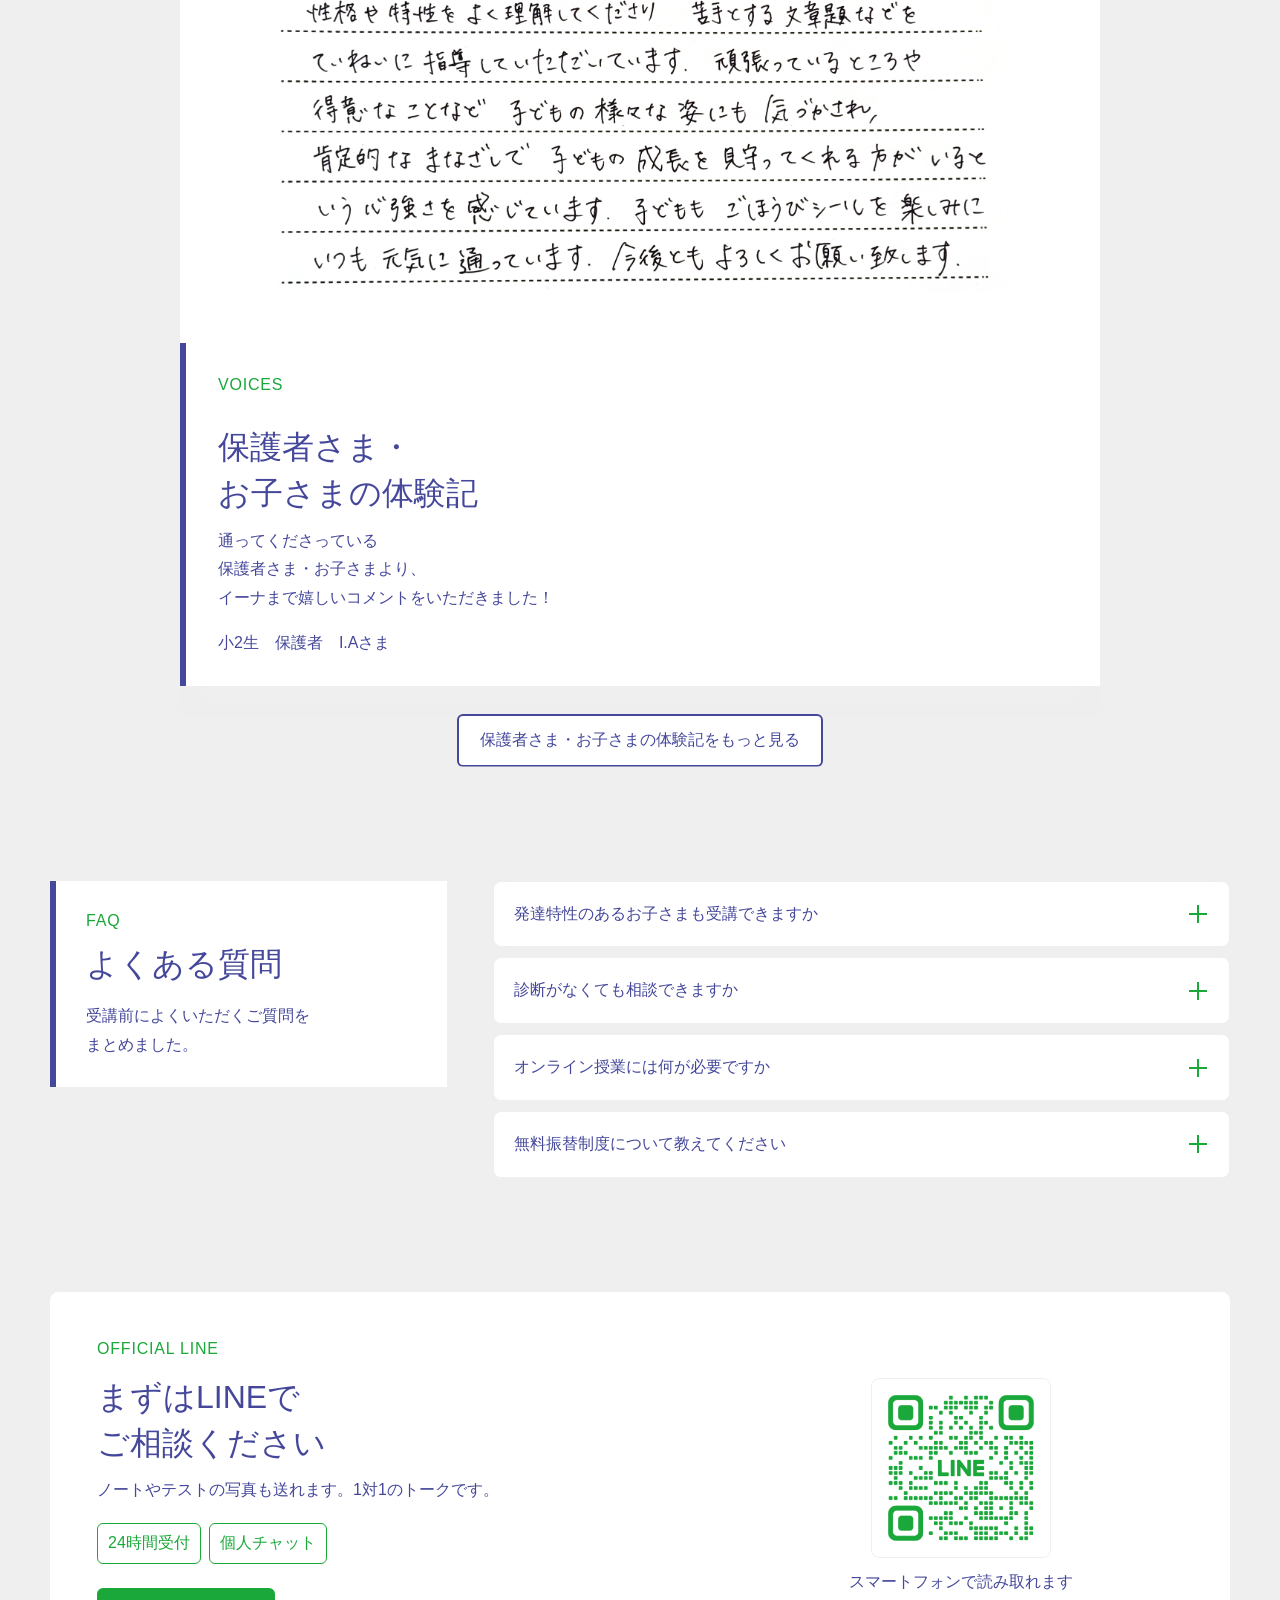
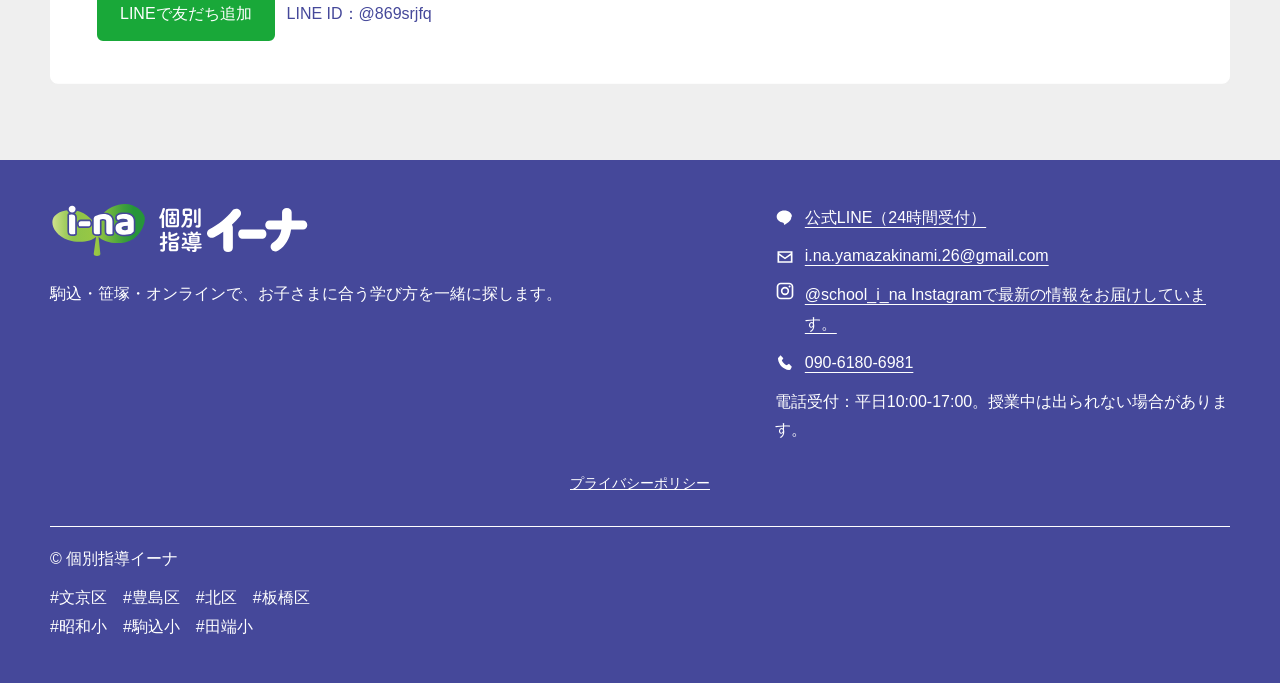
==== commit d39f0209: "favicon" ====
--- a/index.html
+++ b/index.html
@@ -1,264 +1,575 @@
 <!doctype html>
 <html lang="ja">
+
 <head>
-<meta charset="utf-8">
-<meta name="viewport" content="width=device-width,initial-scale=1">
-<title>勉強嫌いを変える個別指導｜個別指導イーナ</title>
-<meta name="description" content="なみ先生が、お子さまの学力や特性に合わせて対話型の個別指導を行います。駒込、笹塚、オンラインに対応。">
-<link rel="icon" href="assets/logo.webp">
-<link rel="stylesheet" href="style.css?v=20260724-9">
+  <meta charset="utf-8">
+  <meta name="viewport" content="width=device-width,initial-scale=1">
+  <title>勉強嫌いを変える個別指導｜個別指導イーナ</title>
+  <meta name="description" content="なみ先生が、お子さまの学力や特性に合わせて対話型の個別指導を行います。駒込、笹塚、オンラインに対応。">
+  <link rel="icon" href="assets/logo.webp">
+  <link rel="stylesheet" href="style.css?v=20260724-9">
 </head>
+
 <body class="home">
 
-<svg class="icon-library" aria-hidden="true">
-  <symbol id="icon-check" viewBox="0 0 24 24"><circle cx="12" cy="12" r="9"></circle><path d="m8 12 2.6 2.6L16.5 9"></path></symbol>
-  <symbol id="icon-chat" viewBox="0 0 24 24"><path d="M21 15a4 4 0 0 1-4 4H8l-5 3v-7a4 4 0 0 1-1-2.6V7a4 4 0 0 1 4-4h11a4 4 0 0 1 4 4Z"></path><path d="M8 9h8M8 13h5"></path></symbol>
-  <symbol id="icon-book" viewBox="0 0 24 24"><path d="M3 4h6a3 3 0 0 1 3 3v13a3 3 0 0 0-3-3H3Z"></path><path d="M21 4h-6a3 3 0 0 0-3 3v13a3 3 0 0 1 3-3h6Z"></path></symbol>
-  <symbol id="icon-file" viewBox="0 0 24 24"><path d="M6 2h9l4 4v16H6Z"></path><path d="M14 2v5h5M9 12h6M9 16h6"></path></symbol>
-  <symbol id="icon-home" viewBox="0 0 24 24"><path d="m3 11 9-8 9 8"></path><path d="M5 10v11h14V10M9 21v-7h6v7"></path></symbol>
-  <symbol id="icon-users" viewBox="0 0 24 24"><circle cx="9" cy="8" r="3"></circle><circle cx="17" cy="9" r="2"></circle><path d="M3 21v-2a6 6 0 0 1 12 0v2M15 15a4 4 0 0 1 6 3.5V20"></path></symbol>
-  <symbol id="icon-calendar" viewBox="0 0 24 24"><rect x="3" y="5" width="18" height="16" rx="2"></rect><path d="M7 3v4M17 3v4M3 10h18M8 14h3M13 14h3M8 17h3"></path></symbol>
-  <symbol id="icon-monitor" viewBox="0 0 24 24"><rect x="2" y="3" width="20" height="14" rx="2"></rect><path d="M8 21h8M12 17v4"></path></symbol>
-  <symbol id="icon-map" viewBox="0 0 24 24"><path d="M20 10c0 5-8 12-8 12S4 15 4 10a8 8 0 1 1 16 0Z"></path><circle cx="12" cy="10" r="2.5"></circle></symbol>
-  <symbol id="icon-school" viewBox="0 0 24 24"><path d="M3 21h18M5 21V9l7-6 7 6v12M9 21v-6h6v6"></path><path d="M8 10h2M14 10h2"></path></symbol>
-  <symbol id="icon-lecture" viewBox="0 0 24 24"><rect x="3" y="4" width="18" height="13" rx="2"></rect><path d="M8 9h8M8 13h5M8 21l4-4 4 4"></path></symbol>
-</svg>
-
-<header class="site-header">
-  <div class="container header-inner">
-    <a class="brand" href="index.html" aria-label="個別指導イーナ トップへ">
-      <img src="assets/logo-horizontal.svg?v=20260723-2" alt="個別指導イーナ">
-    </a>
-    <button class="menu-button" type="button" aria-label="メニューを開く" aria-expanded="false">☰</button>
-    <nav class="nav" aria-label="メインナビゲーション">
-      <a href="index.html#features">個別指導</a>
-      <a href="index.html#classrooms">教室・オンライン</a>
-      <a href="pricing.html">料金</a>
-      <a href="voices.html">体験記</a>
-      <a href="index.html#faq">よくある質問</a>
-      <a href="contact.html">お問い合わせ</a>
-    </nav>
-    <a class="button line small" href="https://lin.ee/6t2VMWp" target="_blank" rel="noopener"><svg viewBox="0 0 24 24" aria-hidden="true"><path d="M20.4 10.3c0-4.1-4.1-7.4-9.2-7.4S2 6.2 2 10.3c0 3.7 3.3 6.8 7.8 7.3.3.1.7.3.8.6l.2 1.5c.1.4.5.6.8.4 1.8-1 4.6-2.8 6.2-4.8 1.2-1.4 1.8-3 1.8-4.9Z" fill="currentColor"/><path d="M6.4 8.5v3.8h2.2v-.8H7.3v-3H6.4Zm3 0v3.8h.9V8.5h-.9Zm1.8 0v3.8h.9v-2.2l1.7 2.2h.8V8.5h-.9v2.2L12 8.5h-.8Zm4.3 0v3.8h2.4v-.8h-1.5v-.7h1.4V10h-1.4v-.7h1.5v-.8h-2.4Z" fill="#ffffff"/></svg>LINEで相談</a>
+  <svg class="icon-library" aria-hidden="true">
+    <symbol id="icon-check" viewBox="0 0 24 24">
+      <circle cx="12" cy="12" r="9"></circle>
+      <path d="m8 12 2.6 2.6L16.5 9"></path>
+    </symbol>
+    <symbol id="icon-chat" viewBox="0 0 24 24">
+      <path d="M21 15a4 4 0 0 1-4 4H8l-5 3v-7a4 4 0 0 1-1-2.6V7a4 4 0 0 1 4-4h11a4 4 0 0 1 4 4Z"></path>
+      <path d="M8 9h8M8 13h5"></path>
+    </symbol>
+    <symbol id="icon-book" viewBox="0 0 24 24">
+      <path d="M3 4h6a3 3 0 0 1 3 3v13a3 3 0 0 0-3-3H3Z"></path>
+      <path d="M21 4h-6a3 3 0 0 0-3 3v13a3 3 0 0 1 3-3h6Z"></path>
+    </symbol>
+    <symbol id="icon-file" viewBox="0 0 24 24">
+      <path d="M6 2h9l4 4v16H6Z"></path>
+      <path d="M14 2v5h5M9 12h6M9 16h6"></path>
+    </symbol>
+    <symbol id="icon-home" viewBox="0 0 24 24">
+      <path d="m3 11 9-8 9 8"></path>
+      <path d="M5 10v11h14V10M9 21v-7h6v7"></path>
+    </symbol>
+    <symbol id="icon-users" viewBox="0 0 24 24">
+      <circle cx="9" cy="8" r="3"></circle>
+      <circle cx="17" cy="9" r="2"></circle>
+      <path d="M3 21v-2a6 6 0 0 1 12 0v2M15 15a4 4 0 0 1 6 3.5V20"></path>
+    </symbol>
+    <symbol id="icon-calendar" viewBox="0 0 24 24">
+      <rect x="3" y="5" width="18" height="16" rx="2"></rect>
+      <path d="M7 3v4M17 3v4M3 10h18M8 14h3M13 14h3M8 17h3"></path>
+    </symbol>
+    <symbol id="icon-monitor" viewBox="0 0 24 24">
+      <rect x="2" y="3" width="20" height="14" rx="2"></rect>
+      <path d="M8 21h8M12 17v4"></path>
+    </symbol>
+    <symbol id="icon-map" viewBox="0 0 24 24">
+      <path d="M20 10c0 5-8 12-8 12S4 15 4 10a8 8 0 1 1 16 0Z"></path>
+      <circle cx="12" cy="10" r="2.5"></circle>
+    </symbol>
+    <symbol id="icon-school" viewBox="0 0 24 24">
+      <path d="M3 21h18M5 21V9l7-6 7 6v12M9 21v-6h6v6"></path>
+      <path d="M8 10h2M14 10h2"></path>
+    </symbol>
+    <symbol id="icon-lecture" viewBox="0 0 24 24">
+      <rect x="3" y="4" width="18" height="13" rx="2"></rect>
+      <path d="M8 9h8M8 13h5M8 21l4-4 4 4"></path>
+    </symbol>
+  </svg>
+
+  <header class="site-header">
+    <div class="container header-inner">
+      <a class="brand" href="index.html" aria-label="個別指導イーナ トップへ">
+        <img src="assets/logo-horizontal.svg?v=20260723-2" alt="個別指導イーナ">
+      </a>
+      <button class="menu-button" type="button" aria-label="メニューを開く" aria-expanded="false">☰</button>
+      <nav class="nav" aria-label="メインナビゲーション">
+        <a href="index.html#features">個別指導</a>
+        <a href="index.html#classrooms">教室・オンライン</a>
+        <a href="pricing.html">料金</a>
+        <a href="voices.html">体験記</a>
+        <a href="index.html#faq">よくある質問</a>
+        <a href="contact.html">お問い合わせ</a>
+      </nav>
+      <a class="button line small" href="https://lin.ee/6t2VMWp" target="_blank" rel="noopener"><svg viewBox="0 0 24 24"
+          aria-hidden="true">
+          <path
+            d="M20.4 10.3c0-4.1-4.1-7.4-9.2-7.4S2 6.2 2 10.3c0 3.7 3.3 6.8 7.8 7.3.3.1.7.3.8.6l.2 1.5c.1.4.5.6.8.4 1.8-1 4.6-2.8 6.2-4.8 1.2-1.4 1.8-3 1.8-4.9Z"
+            fill="currentColor" />
+          <path
+            d="M6.4 8.5v3.8h2.2v-.8H7.3v-3H6.4Zm3 0v3.8h.9V8.5h-.9Zm1.8 0v3.8h.9v-2.2l1.7 2.2h.8V8.5h-.9v2.2L12 8.5h-.8Zm4.3 0v3.8h2.4v-.8h-1.5v-.7h1.4V10h-1.4v-.7h1.5v-.8h-2.4Z"
+            fill="#ffffff" />
+        </svg>LINEで相談</a>
+    </div>
+  </header>
+
+  <main>
+    <section class="home-hero">
+      <div class="hero-slider" data-slider aria-label="授業風景スライダー">
+        <div class="slides">
+          <figure class="slide active" data-caption="一人ひとりの「できた」を、|次の一歩へ">
+            <picture>
+              <source media="(max-width:680px)" srcset="assets/home-hero-1-mobile.webp?v=20260723-5">
+              <source media="(min-width:681px)" srcset="assets/home-hero-1-desktop.webp?v=20260723-5"><img
+                src="assets/home-hero-1-desktop.webp?v=20260723-5" alt="なみ先生と教材を手にしたお子さまたち">
+            </picture>
+          </figure>
+          <figure class="slide" data-caption="講習会や保護者さま向けの特別講座も開催">
+            <picture>
+              <source media="(max-width:680px)" srcset="assets/L.jpg?v=20260724-1">
+              <source media="(min-width:681px)" srcset="assets/L.jpg?v=20260724-1"><img src="assets/L.jpg?v=20260724-1"
+                alt="中学受験・塾選び・志望校選び講座のご案内">
+            </picture>
+          </figure>
+          <figure class="slide" data-caption="目標に向かう気持ちも、|一緒に育てます">
+            <picture>
+              <source media="(max-width:680px)" srcset="assets/TOP03.png?v=20260724-1">
+              <source media="(min-width:681px)" srcset="assets/TOP03.png?v=20260724-1"><img
+                src="assets/TOP03.png?v=20260724-1" alt="なみ先生がお子さまと一緒に学習に取り組む様子">
+            </picture>
+          </figure>
+        </div>
+        <div class="slider-meta container">
+          <p class="slider-caption" data-slider-caption><span class="keep-together">一人ひとりの「できた」を、</span><wbr><span
+              class="keep-together">次の一歩へ</span></p>
+          <div class="slider-dots" aria-label="写真を選択">
+            <button class="slider-dot active" type="button" aria-label="1枚目"></button>
+            <button class="slider-dot" type="button" aria-label="2枚目"></button>
+            <button class="slider-dot" type="button" aria-label="3枚目"></button>
+          </div>
+        </div>
+      </div>
+      <div class="hero-title-band">
+        <div class="container">
+          <h1><span class="keep-together">勉強嫌いを変える</span><wbr><span class="keep-together">個別指導</span></h1>
+        </div>
+      </div>
+      <div class="hero-body-band">
+        <div class="container hero-copy">
+          <p class="lead"><span class="keep-together">「勉強が苦手」じゃなくて、</span><wbr><span
+              class="keep-together">まだ合う学び方に出会っていないだけ。</span><wbr><span
+              class="keep-together">お子さまの理解の仕方に合わせて、</span><wbr><span class="keep-together">対話しながら学習方法を組み立てます。</span>
+          </p>
+          <div class="hero-actions">
+            <a class="button line" href="https://lin.ee/6t2VMWp" target="_blank" rel="noopener"><svg viewBox="0 0 24 24"
+                aria-hidden="true">
+                <path
+                  d="M20.4 10.3c0-4.1-4.1-7.4-9.2-7.4S2 6.2 2 10.3c0 3.7 3.3 6.8 7.8 7.3.3.1.7.3.8.6l.2 1.5c.1.4.5.6.8.4 1.8-1 4.6-2.8 6.2-4.8 1.2-1.4 1.8-3 1.8-4.9Z"
+                  fill="currentColor" />
+                <path
+                  d="M6.4 8.5v3.8h2.2v-.8H7.3v-3H6.4Zm3 0v3.8h.9V8.5h-.9Zm1.8 0v3.8h.9v-2.2l1.7 2.2h.8V8.5h-.9v2.2L12 8.5h-.8Zm4.3 0v3.8h2.4v-.8h-1.5v-.7h1.4V10h-1.4v-.7h1.5v-.8h-2.4Z"
+                  fill="#ffffff" />
+              </svg>LINEで無料相談</a>
+            <a class="button" href="#classrooms">教室・オンライン</a>
+          </div>
+        </div>
+      </div>
+    </section>
+
+    <section class="section section-gray section-compact">
+      <div class="container split-feature">
+        <div class="media-heading-frame">
+          <div class="section-photo concerns-photo"><img src="assets/home-teacher.webp?v=20260723-6"
+              alt="教室で学習について相談する様子"></div>
+          <div class="section-head media-heading">
+            <div class="eyebrow">CONCERNS</div>
+            <h2>こんな学習の困りごと、<br>ご相談ください</h2>
+          </div>
+        </div>
+        <div>
+          <ul class="concern-list">
+            <li><svg class="list-icon" aria-hidden="true">
+                <use href="#icon-check"></use>
+              </svg><span>集団授業では質問しにくい</span></li>
+            <li><svg class="list-icon" aria-hidden="true">
+                <use href="#icon-check"></use>
+              </svg><span>理解するまでに時間がかかる</span></li>
+            <li><svg class="list-icon" aria-hidden="true">
+                <use href="#icon-check"></use>
+              </svg><span>集中や宿題の進め方に困っている</span></li>
+            <li><svg class="list-icon" aria-hidden="true">
+                <use href="#icon-check"></use>
+              </svg><span>通塾せず、自宅から学びたい</span></li>
+          </ul>
+        </div>
+      </div>
+    </section>
+
+    <section class="section section-compact" id="features">
+      <div class="container">
+        <div class="section-head centered">
+          <div class="eyebrow">PERSONAL LEARNING</div>
+          <h2>合う学び方を、<br>一緒につくる</h2>
+          <p>一律の進め方ではなく、お子さまの反応を確かめながら授業を調整します。</p>
+        </div>
+        <div class="feature-list">
+          <article class="feature-item">
+            <div class="feature-image online-image"><img src="assets/home-feature-conversation.webp?v=20260723-2"
+                alt="教室でお子さまと対話しながら指導するなみ先生"></div>
+            <div class="feature-copy">
+              <div class="number">POINT 1</div>
+              <h3>対話で理解を確かめる</h3>
+              <p>会話と手元を見ながら理解度を確認し、分からない部分は説明方法を変えて進めます。</p>
+            </div>
+          </article>
+          <article class="feature-item reverse">
+            <div class="feature-image"><img src="assets/home-feature-plan.webp?v=20260723-6"
+                alt="教室でお子さまの教材を確認しながら指導するなみ先生"></div>
+            <div class="feature-copy">
+              <div class="number">POINT 2</div>
+              <h3>その日に合わせて組み立てる</h3>
+              <p>教材の難易度、予習と復習の配分、進度、宿題量を、お子さまの様子に合わせて調整します。</p>
+            </div>
+          </article>
+          <article class="feature-item">
+            <div class="feature-image report-image"><img src="assets/home-feature-report.webp?v=20260723-5"
+                alt="授業内容と理解度を記録した授業報告書"></div>
+            <div class="feature-copy">
+              <div class="number">POINT 3</div>
+              <h3>授業のあとまで共有する</h3>
+              <p>毎回の授業内容、理解度、次の課題を授業報告書で保護者さまへ共有します。</p>
+            </div>
+          </article>
+        </div>
+      </div>
+    </section>
+
+    <section class="section section-gray section-compact" id="classrooms">
+      <div class="container classroom-layout">
+        <div class="media-heading-frame">
+          <div class="classroom-photo"><img src="assets/home-feature-dialogue.webp?v=20260723-5"
+              alt="オンライン授業でホワイトボードを使って説明するなみ先生"></div>
+          <div class="section-head media-heading">
+            <div class="eyebrow">CLASSROOMS</div>
+            <h2>通いやすい形で<br>続けられます</h2>
+            <p>対面授業とオンライン授業から、ご家庭に合う形を選べます。</p>
+          </div>
+        </div>
+        <div>
+          <div class="location-list">
+            <article class="location-panel"><svg class="panel-icon" aria-hidden="true">
+                <use href="#icon-school"></use>
+              </svg>
+              <div>
+                <h3>駒込hahaco校</h3>
+                <p>教室で受講する対面授業です。</p>
+                <div class="schedule-days" aria-label="開講曜日"><span class="schedule-day">火</span><span
+                    class="schedule-day">木</span></div><a class="map-link"
+                  href="https://www.google.com/maps/search/?api=1&amp;query=%E3%82%AB%E3%83%95%E3%82%A7hahaco%20%E9%A7%92%E8%BE%BC"
+                  target="_blank" rel="noopener"><svg aria-hidden="true">
+                    <use href="#icon-map"></use>
+                  </svg>Google Map</a>
+              </div>
+            </article>
+            <article class="location-panel"><svg class="panel-icon" aria-hidden="true">
+                <use href="#icon-lecture"></use>
+              </svg>
+              <div>
+                <h3>笹塚校</h3>
+                <p>学校の休業期間を中心に、講習会対面授業を行います。</p>
+                <div class="schedule-days" aria-label="開講形態"><span class="schedule-day wide">講習会</span></div><a
+                  class="map-link"
+                  href="https://www.google.com/maps/search/?api=1&amp;query=%E3%83%95%E3%83%AD%E3%83%BC%E3%83%AC%E3%83%B3%E3%82%B9%E3%83%91%E3%83%AC%E3%82%B9%E7%AC%B9%E5%A1%9A"
+                  target="_blank" rel="noopener"><svg aria-hidden="true">
+                    <use href="#icon-map"></use>
+                  </svg>Google Map</a>
+              </div>
+            </article>
+            <article class="location-panel"><svg class="panel-icon" aria-hidden="true">
+                <use href="#icon-monitor"></use>
+              </svg>
+              <div>
+                <h3>オンライン校</h3>
+                <p>自宅から受講できます。</p>
+                <div class="schedule-days" aria-label="開講曜日"><span class="schedule-day">月</span><span
+                    class="schedule-day">水</span><span class="schedule-day">金</span><span
+                    class="schedule-day">土</span><span class="schedule-day">日</span></div>
+              </div>
+            </article>
+          </div>
+        </div>
+      </div>
+    </section>
+
+    <section class="section section-compact">
+      <div class="container service-layout">
+        <div class="section-head">
+          <div class="eyebrow">SERVICES</div>
+          <h2>授業と家庭学習を<br>つなぐ基本サービス</h2>
+          <p>授業だけで終わらず、日々の学習と保護者さまへの共有まで支えます。</p>
+        </div>
+        <div class="service-list">
+          <article class="service-item"><svg class="service-icon" aria-hidden="true">
+              <use href="#icon-book"></use>
+            </svg>
+            <div>
+              <h3><span class="keep-together">オーダーメイド</span><wbr><span class="keep-together">カリキュラム</span></h3>
+              <p>目標と理解度に合わせて、教材や進度を調整します。</p>
+            </div>
+          </article>
+          <article class="service-item"><svg class="service-icon" aria-hidden="true">
+              <use href="#icon-file"></use>
+            </svg>
+            <div>
+              <h3>授業報告書</h3>
+              <p>授業内容、理解度、次の課題を毎回共有します。</p>
+            </div>
+          </article>
+          <article class="service-item"><svg class="service-icon" aria-hidden="true">
+              <use href="#icon-home"></use>
+            </svg>
+            <div>
+              <h3>家庭学習サポート</h3>
+              <p>宿題の量と内容を相談し、無理のない形で日割りにします。</p>
+            </div>
+          </article>
+          <article class="service-item"><svg class="service-icon" aria-hidden="true">
+              <use href="#icon-users"></use>
+            </svg>
+            <div>
+              <h3>保護者面談（無料）</h3>
+              <p>最低年3回、対面・オンライン・電話・LINEで行います。</p>
+            </div>
+          </article>
+        </div>
+      </div>
+    </section>
+
+    <section class="section section-gray section-compact">
+      <div class="container">
+        <div class="media-heading-frame consultation-visual">
+          <div class="consultation-photo"><img src="assets/home-consultation.png?v=20260723-1" alt="教室で保護者さま向け講座を行う様子">
+          </div>
+          <div class="section-head media-heading">
+            <div class="eyebrow">CONSULTATION</div>
+            <h2>相談・体験から<br>始められます</h2>
+            <p>まずはLINEで、現在のお困りごとをお聞かせください。</p>
+          </div>
+        </div>
+        <div class="consultation-grid">
+          <article class="consultation-item"><svg class="consultation-icon" aria-hidden="true">
+              <use href="#icon-chat"></use>
+            </svg>
+            <h3>無料学習相談</h3>
+            <p class="consult-price"><span class="price-number">0</span><span class="price-unit">円</span></p>
+            <p><span class="keep-together">電話またはLINEで、</span><wbr><span class="keep-together">現在の状況を伺います。</span></p>
+          </article>
+          <article class="consultation-item"><svg class="consultation-icon" aria-hidden="true">
+              <use href="#icon-users"></use>
+            </svg>
+            <h3>有料学習相談</h3>
+            <p class="consult-price"><span class="price-number">3000</span><span class="price-unit">円</span></p>
+            <p><span class="keep-together">対面またはオンラインで、</span><wbr><span class="keep-together">学習の方針を整理します。</span></p>
+          </article>
+          <article class="consultation-item"><svg class="consultation-icon" aria-hidden="true">
+              <use href="#icon-book"></use>
+            </svg>
+            <h3>体験授業</h3>
+            <p class="consult-price"><span class="price-number">4000</span><span class="price-unit">円</span></p>
+            <p><span class="keep-together">実際に授業を行い、</span><wbr><span class="keep-together">今後の学習プランをご提案します。</span></p>
+          </article>
+        </div>
+        <div class="center-actions"><a class="button line" href="https://lin.ee/6t2VMWp" target="_blank"
+            rel="noopener">LINEで相談する</a><a class="button" href="pricing.html">料金の概要を見る</a></div>
+      </div>
+    </section>
+
+    <section class="section section-compact">
+      <div class="container event-layout">
+        <div class="media-heading-frame">
+          <div class="event-photo"><img src="assets/home-support.png?v=20260723-1" alt="保護者さま向け受験講座の開催風景"></div>
+          <div class="section-head media-heading">
+            <div class="eyebrow">SUPPORT</div>
+            <h2>続けやすさと、<br>学びの機会を</h2>
+          </div>
+        </div>
+        <div>
+          <div class="support-list">
+            <article><svg class="list-icon" aria-hidden="true">
+                <use href="#icon-calendar"></use>
+              </svg>
+              <div>
+                <h3>無料振替制度</h3>
+                <p>学校行事や急な体調不良のときは、条件の範囲内で別日に振り替えられます。</p>
+              </div>
+            </article>
+            <article><svg class="list-icon" aria-hidden="true">
+                <use href="#icon-users"></use>
+              </svg>
+              <div>
+                <h3>ご紹介制度</h3>
+                <p>ご紹介者さまとご入会者さま、それぞれに特典をご用意しています。</p>
+              </div>
+            </article>
+            <article><svg class="list-icon" aria-hidden="true">
+                <use href="#icon-book"></use>
+              </svg>
+              <div>
+                <h3>受験講座・アート教室</h3>
+                <p>保護者さま向けの受験情報講座や、お子さま向けのアート教室を行います。</p>
+              </div>
+            </article>
+          </div>
+        </div>
+      </div>
+    </section>
+
+    <section class="section section-gray section-compact">
+      <div class="container teacher-block">
+        <div class="media-heading-frame">
+          <div class="teacher-photo"><img src="assets/teacher.png?v=20260723-6" alt="教材を手にして笑顔を見せるなみ先生とお子さま"></div>
+          <div class="section-head media-heading">
+            <div class="eyebrow">TEACHER</div>
+            <h2>なみ先生</h2>
+          </div>
+        </div>
+        <div class="teacher-copy">
+          <p class="lead">大手個別学習塾の元教室長。保護者個人面談を多数実施し、中学受験・高校受験を控えるお子さまを中心に、一人ひとりに合う学び方を提案してきました。</p>
+          <p>説明方法や教材を一つに決めつけず、お子さまの「分かる」を積み重ねます。</p>
+        </div>
+      </div>
+    </section>
+
+    <section class="section parent-voice-section">
+      <div class="container">
+        <div class="voice-slider" data-voice-slider aria-label="保護者さまの体験記">
+          <div class="voice-frame">
+            <div class="voice-viewport">
+              <div class="voice-track">
+                <figure class="voice-slide" data-attribution="小2生　保護者　I.Aさま" data-full-image="assets/taiken00.jpg">
+                  <img src="assets/taiken00.jpg" alt="保護者さまから寄せられた手書きの体験記" width="1800" height="1200" loading="lazy"
+                    decoding="async">
+                </figure>
+                <figure class="voice-slide" data-attribution="年長から就学準備、小学1年生から個別指導を受講する保護者さまより">
+                  <img src="assets/parent-review-placeholder-02.svg" alt="保護者さまの体験記2は準備中です" width="1800" height="1200"
+                    loading="lazy" decoding="async">
+                </figure>
+                <figure class="voice-slide" data-attribution="年長から就学準備、小学1年生から個別指導を受講する保護者さまより">
+                  <img src="assets/parent-review-placeholder-03.svg" alt="保護者さまの体験記3は準備中です" width="1800" height="1200"
+                    loading="lazy" decoding="async">
+                </figure>
+              </div>
+              <div class="voice-heading-band">
+                <div class="voice-heading-top">
+                  <div class="eyebrow">VOICES</div>
+                </div>
+                <div class="voice-heading-copy">
+                  <h2>保護者さま・<br>お子さまの体験記</h2>
+                  <p>通ってくださっている<br>保護者さま・お子さまより、<br>イーナまで嬉しいコメントをいただきました！</p>
+                  <p class="voice-attribution" data-voice-attribution>小2生　保護者　I.Aさま</p>
+                </div>
+              </div>
+            </div>
+          </div>
+          <div class="center-actions">
+            <a class="button" href="voices.html">保護者さま・お子さまの体験記をもっと見る</a>
+          </div>
+        </div>
+    </section>
+
+    <section class="section section-compact" id="faq">
+      <div class="container faq-layout">
+        <div class="section-head">
+          <div class="eyebrow">FAQ</div>
+          <h2>よくある質問</h2>
+          <p>受講前によくいただくご質問をまとめました。</p>
+        </div>
+        <div class="faq-list">
+          <details>
+            <summary>発達特性のあるお子さまも受講できますか</summary>
+            <div class="faq-answer">
+              <div class="faq-answer-inner">
+                <p>ご相談いただけます。WISC等の検査結果がある場合は、保護者さまの同意のもとで学習計画の参考にします。</p>
+                <p class="small-note">イーナは医療・療育機関ではなく、診断や検査結果の医学的な判定は行いません。</p>
+              </div>
+            </div>
+          </details>
+          <details>
+            <summary>診断がなくても相談できますか</summary>
+            <div class="faq-answer">
+              <div class="faq-answer-inner">
+                <p>診断の有無にかかわらずご相談いただけます。ノート、テスト、学校の先生のコメント、体験授業での様子を参考にします。</p>
+              </div>
+            </div>
+          </details>
+          <details>
+            <summary>オンライン授業には何が必要ですか</summary>
+            <div class="faq-answer">
+              <div class="faq-answer-inner">
+                <p>安定したWi-Fi環境と、パソコン・タブレット・スマートフォンのいずれかをご用意ください。教材については事前にご相談します。</p>
+              </div>
+            </div>
+          </details>
+          <details>
+            <summary>無料振替制度について教えてください</summary>
+            <div class="faq-answer">
+              <div class="faq-answer-inner">
+                <p>学校行事や急な体調不良の場合、授業開始2時間前までに保護者さまからご連絡いただければ、対面授業の空きコマまたはオンライン授業へ振り替えます。</p>
+              </div>
+            </div>
+          </details>
+        </div>
+      </div>
+    </section>
+
+    <section class="section line-section">
+      <div class="container line-cta">
+        <div>
+          <div class="eyebrow">OFFICIAL LINE</div>
+          <h2>まずはLINEで<br>ご相談ください</h2>
+          <p>ノートやテストの写真も送れます。1対1のトークです。</p>
+          <div class="line-points"><span class="line-point">24時間受付</span><span class="line-point">個人チャット</span></div>
+          <div class="hero-actions"><a class="button line-inverse" href="https://lin.ee/6t2VMWp" target="_blank"
+              rel="noopener">LINEで友だち追加</a><span class="small-note">LINE ID：@869srjfq</span></div>
+        </div>
+        <div class="line-qr"><img src="assets/line-qr.png?v=20260723-2" alt="個別指導イーナ 公式LINE QRコード"><span
+            class="small-note">スマートフォンで読み取れます</span></div>
+      </div>
+    </section>
+  </main>
+
+  <footer class="site-footer">
+    <div class="container">
+      <div class="footer-grid">
+        <div>
+          <a class="brand footer-brand" href="index.html"><img src="assets/logo-horizontal-footer.svg?v=20260723-2"
+              alt="個別指導イーナ"></a>
+          <p>駒込・笹塚・オンラインで、お子さまに合う学び方を一緒に探します。</p>
+        </div>
+        <div class="footer-contact">
+          <a class="footer-link line" href="https://lin.ee/6t2VMWp" target="_blank" rel="noopener"><svg
+              viewBox="0 0 24 24" aria-hidden="true">
+              <path
+                d="M20.4 10.3c0-4.1-4.1-7.4-9.2-7.4S2 6.2 2 10.3c0 3.7 3.3 6.8 7.8 7.3.3.1.7.3.8.6l.2 1.5c.1.4.5.6.8.4 1.8-1 4.6-2.8 6.2-4.8 1.2-1.4 1.8-3 1.8-4.9Z"
+                fill="currentColor" />
+              <path
+                d="M6.4 8.5v3.8h2.2v-.8H7.3v-3H6.4Zm3 0v3.8h.9V8.5h-.9Zm1.8 0v3.8h.9v-2.2l1.7 2.2h.8V8.5h-.9v2.2L12 8.5h-.8Zm4.3 0v3.8h2.4v-.8h-1.5v-.7h1.4V10h-1.4v-.7h1.5v-.8h-2.4Z"
+                fill="#ffffff" />
+            </svg>公式LINE（24時間受付）</a>
+          <a class="footer-link" href="mailto:i.na.yamazakinami.26@gmail.com"><svg viewBox="0 0 24 24"
+              aria-hidden="true">
+              <path d="M3 5h18v14H3V5Zm2 2v.4l7 5.1 7-5.1V7H5Zm14 10V9.8l-7 5-7-5V17h14Z" fill="currentColor" />
+            </svg>i.na.yamazakinami.26@gmail.com</a>
+          <a class="footer-link footer-link-wrap" href="https://www.instagram.com/school_i_na/" target="_blank"
+            rel="noopener"><svg viewBox="0 0 24 24" aria-hidden="true">
+              <path
+                d="M7 2h10a5 5 0 0 1 5 5v10a5 5 0 0 1-5 5H7a5 5 0 0 1-5-5V7a5 5 0 0 1 5-5Zm0 2a3 3 0 0 0-3 3v10a3 3 0 0 0 3 3h10a3 3 0 0 0 3-3V7a3 3 0 0 0-3-3H7Zm10.5 1.5a1.2 1.2 0 1 1 0 2.4 1.2 1.2 0 0 1 0-2.4ZM12 7a5 5 0 1 1 0 10 5 5 0 0 1 0-10Zm0 2a3 3 0 1 0 0 6 3 3 0 0 0 0-6Z"
+                fill="currentColor" />
+            </svg><span class="footer-link-text">@school_i_na Instagramで最新の情報をお届けしています。</span></a>
+          <a class="footer-link" href="tel:09061806981"><svg viewBox="0 0 24 24" aria-hidden="true">
+              <path
+                d="M6.6 2.8 10 6.2 8.2 9c1.2 2.5 3.3 4.6 5.8 5.8l2.8-1.8 3.4 3.4-1.4 3c-.3.7-1.1 1.1-1.9 1C9.8 19.5 4.5 14.2 3.6 7.1c-.1-.8.3-1.6 1-1.9l2-2.4Z"
+                fill="currentColor" />
+            </svg>090-6180-6981</a>
+          <span class="footer-note">電話受付：平日10:00-17:00。授業中は出られない場合があります。</span>
+        </div>
+      </div>
+      <div class="footer-links-bottom" style="margin-top: 24px; text-align: center;">
+        <a href="privacy.html" style="color: inherit; text-decoration: underline; font-size: 14px;">プライバシーポリシー</a>
+      </div>
+      <div class="copyright">© 個別指導イーナ</div>
+      <p class="footer-hashtags">#文京区　#豊島区　#北区　#板橋区<br>#昭和小　#駒込小　#田端小</p>
+    </div>
+  </footer>
+  <div class="mobile-cta" aria-label="LINEとお問い合わせ">
+    <a class="mobile-cta-link line" href="https://lin.ee/6t2VMWp" target="_blank" rel="noopener"><span
+        class="mobile-cta-icon"><svg viewBox="0 0 24 24" aria-hidden="true">
+          <path
+            d="M20.4 10.3c0-4.1-4.1-7.4-9.2-7.4S2 6.2 2 10.3c0 3.7 3.3 6.8 7.8 7.3.3.1.7.3.8.6l.2 1.5c.1.4.5.6.8.4 1.8-1 4.6-2.8 6.2-4.8 1.2-1.4 1.8-3 1.8-4.9Z"
+            fill="currentColor" />
+          <path
+            d="M6.4 8.5v3.8h2.2v-.8H7.3v-3H6.4Zm3 0v3.8h.9V8.5h-.9Zm1.8 0v3.8h.9v-2.2l1.7 2.2h.8V8.5h-.9v2.2L12 8.5h-.8Zm4.3 0v3.8h2.4v-.8h-1.5v-.7h1.4V10h-1.4v-.7h1.5v-.8h-2.4Z"
+            fill="#ffffff" />
+        </svg><span class="mobile-cta-label">LINE</span></span></a>
+    <a class="mobile-cta-link" href="contact.html#mail-form"><span class="mobile-cta-icon"><svg viewBox="0 0 24 24"
+          aria-hidden="true">
+          <path d="M3 5h18v14H3V5Zm2 2v.4l7 5.1 7-5.1V7H5Zm14 10V9.8l-7 5-7-5V17h14Z" fill="currentColor" />
+        </svg><span class="mobile-cta-label">お問い<br>合わせ</span></span></a>
   </div>
-</header>
-
-<main>
-<section class="home-hero">
-  <div class="hero-slider" data-slider aria-label="授業風景スライダー">
-    <div class="slides">
-      <figure class="slide active" data-caption="一人ひとりの「できた」を、|次の一歩へ"><picture><source media="(max-width:680px)" srcset="assets/home-hero-1-mobile.webp?v=20260723-5"><source media="(min-width:681px)" srcset="assets/home-hero-1-desktop.webp?v=20260723-5"><img src="assets/home-hero-1-desktop.webp?v=20260723-5" alt="なみ先生と教材を手にしたお子さまたち"></picture></figure>
-      <figure class="slide" data-caption="講習会や保護者さま向けの特別講座も開催"><picture><source media="(max-width:680px)" srcset="assets/L.jpg?v=20260724-1"><source media="(min-width:681px)" srcset="assets/L.jpg?v=20260724-1"><img src="assets/L.jpg?v=20260724-1" alt="中学受験・塾選び・志望校選び講座のご案内"></picture></figure>
-      <figure class="slide" data-caption="目標に向かう気持ちも、|一緒に育てます"><picture><source media="(max-width:680px)" srcset="assets/TOP03.png?v=20260724-1"><source media="(min-width:681px)" srcset="assets/TOP03.png?v=20260724-1"><img src="assets/TOP03.png?v=20260724-1" alt="なみ先生がお子さまと一緒に学習に取り組む様子"></picture></figure>
-    </div>
-    <div class="slider-meta container">
-      <p class="slider-caption" data-slider-caption><span class="keep-together">一人ひとりの「できた」を、</span><wbr><span class="keep-together">次の一歩へ</span></p>
-      <div class="slider-dots" aria-label="写真を選択">
-        <button class="slider-dot active" type="button" aria-label="1枚目"></button>
-        <button class="slider-dot" type="button" aria-label="2枚目"></button>
-        <button class="slider-dot" type="button" aria-label="3枚目"></button>
-      </div>
-    </div>
-  </div>
-  <div class="hero-title-band">
-    <div class="container"><h1><span class="keep-together">勉強嫌いを変える</span><wbr><span class="keep-together">個別指導</span></h1></div>
-  </div>
-  <div class="hero-body-band">
-    <div class="container hero-copy">
-      <p class="lead"><span class="keep-together">「勉強が苦手」じゃなくて、</span><wbr><span class="keep-together">まだ合う学び方に出会っていないだけ。</span><wbr><span class="keep-together">お子さまの理解の仕方に合わせて、</span><wbr><span class="keep-together">対話しながら学習方法を組み立てます。</span></p>
-      <div class="hero-actions">
-        <a class="button line" href="https://lin.ee/6t2VMWp" target="_blank" rel="noopener"><svg viewBox="0 0 24 24" aria-hidden="true"><path d="M20.4 10.3c0-4.1-4.1-7.4-9.2-7.4S2 6.2 2 10.3c0 3.7 3.3 6.8 7.8 7.3.3.1.7.3.8.6l.2 1.5c.1.4.5.6.8.4 1.8-1 4.6-2.8 6.2-4.8 1.2-1.4 1.8-3 1.8-4.9Z" fill="currentColor"/><path d="M6.4 8.5v3.8h2.2v-.8H7.3v-3H6.4Zm3 0v3.8h.9V8.5h-.9Zm1.8 0v3.8h.9v-2.2l1.7 2.2h.8V8.5h-.9v2.2L12 8.5h-.8Zm4.3 0v3.8h2.4v-.8h-1.5v-.7h1.4V10h-1.4v-.7h1.5v-.8h-2.4Z" fill="#ffffff"/></svg>LINEで無料相談</a>
-        <a class="button" href="#classrooms">教室・オンライン</a>
-      </div>
-    </div>
-  </div>
-</section>
-
-<section class="section section-gray section-compact">
-  <div class="container split-feature">
-    <div class="media-heading-frame">
-      <div class="section-photo concerns-photo"><img src="assets/home-teacher.webp?v=20260723-6" alt="教室で学習について相談する様子"></div>
-      <div class="section-head media-heading"><div class="eyebrow">CONCERNS</div><h2>こんな学習の困りごと、<br>ご相談ください</h2></div>
-    </div>
-    <div>
-      <ul class="concern-list">
-        <li><svg class="list-icon" aria-hidden="true"><use href="#icon-check"></use></svg><span>集団授業では質問しにくい</span></li>
-        <li><svg class="list-icon" aria-hidden="true"><use href="#icon-check"></use></svg><span>理解するまでに時間がかかる</span></li>
-        <li><svg class="list-icon" aria-hidden="true"><use href="#icon-check"></use></svg><span>集中や宿題の進め方に困っている</span></li>
-        <li><svg class="list-icon" aria-hidden="true"><use href="#icon-check"></use></svg><span>通塾せず、自宅から学びたい</span></li>
-      </ul>
-    </div>
-  </div>
-</section>
-
-<section class="section section-compact" id="features">
-  <div class="container">
-    <div class="section-head centered"><div class="eyebrow">PERSONAL LEARNING</div><h2>合う学び方を、<br>一緒につくる</h2><p>一律の進め方ではなく、お子さまの反応を確かめながら授業を調整します。</p></div>
-    <div class="feature-list">
-      <article class="feature-item">
-        <div class="feature-image online-image"><img src="assets/home-feature-conversation.webp?v=20260723-2" alt="教室でお子さまと対話しながら指導するなみ先生"></div>
-        <div class="feature-copy"><div class="number">POINT 1</div><h3>対話で理解を確かめる</h3><p>会話と手元を見ながら理解度を確認し、分からない部分は説明方法を変えて進めます。</p></div>
-      </article>
-      <article class="feature-item reverse">
-        <div class="feature-image"><img src="assets/home-feature-plan.webp?v=20260723-6" alt="教室でお子さまの教材を確認しながら指導するなみ先生"></div>
-        <div class="feature-copy"><div class="number">POINT 2</div><h3>その日に合わせて組み立てる</h3><p>教材の難易度、予習と復習の配分、進度、宿題量を、お子さまの様子に合わせて調整します。</p></div>
-      </article>
-      <article class="feature-item">
-        <div class="feature-image report-image"><img src="assets/home-feature-report.webp?v=20260723-5" alt="授業内容と理解度を記録した授業報告書"></div>
-        <div class="feature-copy"><div class="number">POINT 3</div><h3>授業のあとまで共有する</h3><p>毎回の授業内容、理解度、次の課題を授業報告書で保護者さまへ共有します。</p></div>
-      </article>
-    </div>
-  </div>
-</section>
-
-<section class="section section-gray section-compact" id="classrooms">
-  <div class="container classroom-layout">
-    <div class="media-heading-frame">
-      <div class="classroom-photo"><img src="assets/home-feature-dialogue.webp?v=20260723-5" alt="オンライン授業でホワイトボードを使って説明するなみ先生"></div>
-      <div class="section-head media-heading"><div class="eyebrow">CLASSROOMS</div><h2>通いやすい形で<br>続けられます</h2><p>対面授業とオンライン授業から、ご家庭に合う形を選べます。</p></div>
-    </div>
-    <div>
-      <div class="location-list">
-        <article class="location-panel"><svg class="panel-icon" aria-hidden="true"><use href="#icon-school"></use></svg><div><h3>駒込hahaco校</h3><p>教室で受講する対面授業です。</p><div class="schedule-days" aria-label="開講曜日"><span class="schedule-day">火</span><span class="schedule-day">木</span></div><a class="map-link" href="https://www.google.com/maps/search/?api=1&amp;query=%E3%82%AB%E3%83%95%E3%82%A7hahaco%20%E9%A7%92%E8%BE%BC" target="_blank" rel="noopener"><svg aria-hidden="true"><use href="#icon-map"></use></svg>Google Map</a></div></article>
-        <article class="location-panel"><svg class="panel-icon" aria-hidden="true"><use href="#icon-lecture"></use></svg><div><h3>笹塚校</h3><p>学校の休業期間を中心に、講習会対面授業を行います。</p><div class="schedule-days" aria-label="開講形態"><span class="schedule-day wide">講習会</span></div><a class="map-link" href="https://www.google.com/maps/search/?api=1&amp;query=%E3%83%95%E3%83%AD%E3%83%BC%E3%83%AC%E3%83%B3%E3%82%B9%E3%83%91%E3%83%AC%E3%82%B9%E7%AC%B9%E5%A1%9A" target="_blank" rel="noopener"><svg aria-hidden="true"><use href="#icon-map"></use></svg>Google Map</a></div></article>
-        <article class="location-panel"><svg class="panel-icon" aria-hidden="true"><use href="#icon-monitor"></use></svg><div><h3>オンライン校</h3><p>自宅から受講できます。</p><div class="schedule-days" aria-label="開講曜日"><span class="schedule-day">月</span><span class="schedule-day">水</span><span class="schedule-day">金</span><span class="schedule-day">土</span><span class="schedule-day">日</span></div></div></article>
-      </div>
-    </div>
-  </div>
-</section>
-
-<section class="section section-compact">
-  <div class="container service-layout">
-    <div class="section-head"><div class="eyebrow">SERVICES</div><h2>授業と家庭学習を<br>つなぐ基本サービス</h2><p>授業だけで終わらず、日々の学習と保護者さまへの共有まで支えます。</p></div>
-    <div class="service-list">
-      <article class="service-item"><svg class="service-icon" aria-hidden="true"><use href="#icon-book"></use></svg><div><h3><span class="keep-together">オーダーメイド</span><wbr><span class="keep-together">カリキュラム</span></h3><p>目標と理解度に合わせて、教材や進度を調整します。</p></div></article>
-      <article class="service-item"><svg class="service-icon" aria-hidden="true"><use href="#icon-file"></use></svg><div><h3>授業報告書</h3><p>授業内容、理解度、次の課題を毎回共有します。</p></div></article>
-      <article class="service-item"><svg class="service-icon" aria-hidden="true"><use href="#icon-home"></use></svg><div><h3>家庭学習サポート</h3><p>宿題の量と内容を相談し、無理のない形で日割りにします。</p></div></article>
-      <article class="service-item"><svg class="service-icon" aria-hidden="true"><use href="#icon-users"></use></svg><div><h3>保護者面談（無料）</h3><p>最低年3回、対面・オンライン・電話・LINEで行います。</p></div></article>
-    </div>
-  </div>
-</section>
-
-<section class="section section-gray section-compact">
-  <div class="container">
-    <div class="media-heading-frame consultation-visual">
-      <div class="consultation-photo"><img src="assets/home-consultation.png?v=20260723-1" alt="教室で保護者さま向け講座を行う様子"></div>
-      <div class="section-head media-heading"><div class="eyebrow">CONSULTATION</div><h2>相談・体験から<br>始められます</h2><p>まずはLINEで、現在のお困りごとをお聞かせください。</p></div>
-    </div>
-    <div class="consultation-grid">
-      <article class="consultation-item"><svg class="consultation-icon" aria-hidden="true"><use href="#icon-chat"></use></svg><h3>無料学習相談</h3><p class="consult-price"><span class="price-number">0</span><span class="price-unit">円</span></p><p><span class="keep-together">電話またはLINEで、</span><wbr><span class="keep-together">現在の状況を伺います。</span></p></article>
-      <article class="consultation-item"><svg class="consultation-icon" aria-hidden="true"><use href="#icon-users"></use></svg><h3>有料学習相談</h3><p class="consult-price"><span class="price-number">3000</span><span class="price-unit">円</span></p><p><span class="keep-together">対面またはオンラインで、</span><wbr><span class="keep-together">学習の方針を整理します。</span></p></article>
-      <article class="consultation-item"><svg class="consultation-icon" aria-hidden="true"><use href="#icon-book"></use></svg><h3>体験授業</h3><p class="consult-price"><span class="price-number">4000</span><span class="price-unit">円</span></p><p><span class="keep-together">実際に授業を行い、</span><wbr><span class="keep-together">今後の学習プランをご提案します。</span></p></article>
-    </div>
-    <div class="center-actions"><a class="button line" href="https://lin.ee/6t2VMWp" target="_blank" rel="noopener">LINEで相談する</a><a class="button" href="pricing.html">料金の概要を見る</a></div>
-  </div>
-</section>
-
-<section class="section section-compact">
-  <div class="container event-layout">
-    <div class="media-heading-frame">
-      <div class="event-photo"><img src="assets/home-support.png?v=20260723-1" alt="保護者さま向け受験講座の開催風景"></div>
-      <div class="section-head media-heading"><div class="eyebrow">SUPPORT</div><h2>続けやすさと、<br>学びの機会を</h2></div>
-    </div>
-    <div>
-      <div class="support-list">
-        <article><svg class="list-icon" aria-hidden="true"><use href="#icon-calendar"></use></svg><div><h3>無料振替制度</h3><p>学校行事や急な体調不良のときは、条件の範囲内で別日に振り替えられます。</p></div></article>
-        <article><svg class="list-icon" aria-hidden="true"><use href="#icon-users"></use></svg><div><h3>ご紹介制度</h3><p>ご紹介者さまとご入会者さま、それぞれに特典をご用意しています。</p></div></article>
-        <article><svg class="list-icon" aria-hidden="true"><use href="#icon-book"></use></svg><div><h3>受験講座・アート教室</h3><p>保護者さま向けの受験情報講座や、お子さま向けのアート教室を行います。</p></div></article>
-      </div>
-    </div>
-  </div>
-</section>
-
-<section class="section section-gray section-compact">
-  <div class="container teacher-block">
-    <div class="media-heading-frame">
-      <div class="teacher-photo"><img src="assets/teacher.png?v=20260723-6" alt="教材を手にして笑顔を見せるなみ先生とお子さま"></div>
-      <div class="section-head media-heading"><div class="eyebrow">TEACHER</div><h2>なみ先生</h2></div>
-    </div>
-    <div class="teacher-copy"><p class="lead">大手個別学習塾の元教室長。保護者個人面談を多数実施し、中学受験・高校受験を控えるお子さまを中心に、一人ひとりに合う学び方を提案してきました。</p><p>説明方法や教材を一つに決めつけず、お子さまの「分かる」を積み重ねます。</p></div>
-  </div>
-</section>
-
-<section class="section parent-voice-section">
-  <div class="container">
-    <div class="voice-slider" data-voice-slider aria-label="保護者さまの体験記">
-      <div class="voice-frame">
-        <div class="voice-viewport">
-          <div class="voice-track">
-            <figure class="voice-slide" data-attribution="小2生　保護者　I.Aさま" data-full-image="assets/taiken00.jpg">
-              <img src="assets/taiken00.jpg" alt="保護者さまから寄せられた手書きの体験記" width="1800" height="1200" loading="lazy" decoding="async">
-            </figure>
-            <figure class="voice-slide" data-attribution="年長から就学準備、小学1年生から個別指導を受講する保護者さまより">
-              <img src="assets/parent-review-placeholder-02.svg" alt="保護者さまの体験記2は準備中です" width="1800" height="1200" loading="lazy" decoding="async">
-            </figure>
-            <figure class="voice-slide" data-attribution="年長から就学準備、小学1年生から個別指導を受講する保護者さまより">
-              <img src="assets/parent-review-placeholder-03.svg" alt="保護者さまの体験記3は準備中です" width="1800" height="1200" loading="lazy" decoding="async">
-            </figure>
-          </div>
-        <div class="voice-heading-band">
-          <div class="voice-heading-top">
-            <div class="eyebrow">VOICES</div>
-          </div>
-          <div class="voice-heading-copy">
-            <h2>保護者さま・<br>お子さまの体験記</h2>
-            <p>通ってくださっている<br>保護者さま・お子さまより、<br>イーナまで嬉しいコメントをいただきました！</p>
-            <p class="voice-attribution" data-voice-attribution>小2生　保護者　I.Aさま</p>
-          </div>
-        </div>
-      </div>
-    </div>
-    <div class="center-actions">
-      <a class="button" href="voices.html">保護者さま・お子さまの体験記をもっと見る</a>
-    </div>
-  </div>
-</section>
-
-<section class="section section-compact" id="faq">
-  <div class="container faq-layout">
-    <div class="section-head"><div class="eyebrow">FAQ</div><h2>よくある質問</h2><p>受講前によくいただくご質問をまとめました。</p></div>
-    <div class="faq-list">
-      <details><summary>発達特性のあるお子さまも受講できますか</summary><div class="faq-answer"><div class="faq-answer-inner"><p>ご相談いただけます。WISC等の検査結果がある場合は、保護者さまの同意のもとで学習計画の参考にします。</p><p class="small-note">イーナは医療・療育機関ではなく、診断や検査結果の医学的な判定は行いません。</p></div></div></details>
-      <details><summary>診断がなくても相談できますか</summary><div class="faq-answer"><div class="faq-answer-inner"><p>診断の有無にかかわらずご相談いただけます。ノート、テスト、学校の先生のコメント、体験授業での様子を参考にします。</p></div></div></details>
-      <details><summary>オンライン授業には何が必要ですか</summary><div class="faq-answer"><div class="faq-answer-inner"><p>安定したWi-Fi環境と、パソコン・タブレット・スマートフォンのいずれかをご用意ください。教材については事前にご相談します。</p></div></div></details>
-      <details><summary>無料振替制度について教えてください</summary><div class="faq-answer"><div class="faq-answer-inner"><p>学校行事や急な体調不良の場合、授業開始2時間前までに保護者さまからご連絡いただければ、対面授業の空きコマまたはオンライン授業へ振り替えます。</p></div></div></details>
-    </div>
-  </div>
-</section>
-
-<section class="section line-section">
-  <div class="container line-cta">
-    <div><div class="eyebrow">OFFICIAL LINE</div><h2>まずはLINEで<br>ご相談ください</h2><p>ノートやテストの写真も送れます。1対1のトークです。</p><div class="line-points"><span class="line-point">24時間受付</span><span class="line-point">個人チャット</span></div><div class="hero-actions"><a class="button line-inverse" href="https://lin.ee/6t2VMWp" target="_blank" rel="noopener">LINEで友だち追加</a><span class="small-note">LINE ID：@869srjfq</span></div></div>
-    <div class="line-qr"><img src="assets/line-qr.png?v=20260723-2" alt="個別指導イーナ 公式LINE QRコード"><span class="small-note">スマートフォンで読み取れます</span></div>
-  </div>
-</section>
-</main>
-
-<footer class="site-footer">
-  <div class="container">
-    <div class="footer-grid">
-      <div>
-        <a class="brand footer-brand" href="index.html"><img src="assets/logo-horizontal-footer.svg?v=20260723-2" alt="個別指導イーナ"></a>
-        <p>駒込・笹塚・オンラインで、お子さまに合う学び方を一緒に探します。</p>
-      </div>
-      <div class="footer-contact">
-        <a class="footer-link line" href="https://lin.ee/6t2VMWp" target="_blank" rel="noopener"><svg viewBox="0 0 24 24" aria-hidden="true"><path d="M20.4 10.3c0-4.1-4.1-7.4-9.2-7.4S2 6.2 2 10.3c0 3.7 3.3 6.8 7.8 7.3.3.1.7.3.8.6l.2 1.5c.1.4.5.6.8.4 1.8-1 4.6-2.8 6.2-4.8 1.2-1.4 1.8-3 1.8-4.9Z" fill="currentColor"/><path d="M6.4 8.5v3.8h2.2v-.8H7.3v-3H6.4Zm3 0v3.8h.9V8.5h-.9Zm1.8 0v3.8h.9v-2.2l1.7 2.2h.8V8.5h-.9v2.2L12 8.5h-.8Zm4.3 0v3.8h2.4v-.8h-1.5v-.7h1.4V10h-1.4v-.7h1.5v-.8h-2.4Z" fill="#ffffff"/></svg>公式LINE（24時間受付）</a>
-        <a class="footer-link" href="mailto:i.na.yamazakinami.26@gmail.com"><svg viewBox="0 0 24 24" aria-hidden="true"><path d="M3 5h18v14H3V5Zm2 2v.4l7 5.1 7-5.1V7H5Zm14 10V9.8l-7 5-7-5V17h14Z" fill="currentColor"/></svg>i.na.yamazakinami.26@gmail.com</a>
-        <a class="footer-link footer-link-wrap" href="https://www.instagram.com/school_i_na/" target="_blank" rel="noopener"><svg viewBox="0 0 24 24" aria-hidden="true"><path d="M7 2h10a5 5 0 0 1 5 5v10a5 5 0 0 1-5 5H7a5 5 0 0 1-5-5V7a5 5 0 0 1 5-5Zm0 2a3 3 0 0 0-3 3v10a3 3 0 0 0 3 3h10a3 3 0 0 0 3-3V7a3 3 0 0 0-3-3H7Zm10.5 1.5a1.2 1.2 0 1 1 0 2.4 1.2 1.2 0 0 1 0-2.4ZM12 7a5 5 0 1 1 0 10 5 5 0 0 1 0-10Zm0 2a3 3 0 1 0 0 6 3 3 0 0 0 0-6Z" fill="currentColor"/></svg><span class="footer-link-text">@school_i_na Instagramで最新の情報をお届けしています。</span></a>
-        <a class="footer-link" href="tel:09061806981"><svg viewBox="0 0 24 24" aria-hidden="true"><path d="M6.6 2.8 10 6.2 8.2 9c1.2 2.5 3.3 4.6 5.8 5.8l2.8-1.8 3.4 3.4-1.4 3c-.3.7-1.1 1.1-1.9 1C9.8 19.5 4.5 14.2 3.6 7.1c-.1-.8.3-1.6 1-1.9l2-2.4Z" fill="currentColor"/></svg>090-6180-6981</a>
-        <span class="footer-note">電話受付：平日10:00-17:00。授業中は出られない場合があります。</span>
-      </div>
-    </div>
-    <div class="footer-links-bottom" style="margin-top: 24px; text-align: center;">
-      <a href="privacy.html" style="color: inherit; text-decoration: underline; font-size: 14px;">プライバシーポリシー</a>
-    </div>
-    <div class="copyright">© 個別指導イーナ</div>
-    <p class="footer-hashtags">#文京区　#豊島区　#北区　#板橋区<br>#昭和小　#駒込小　#田端小</p>
-  </div>
-</footer>
-<div class="mobile-cta" aria-label="LINEとお問い合わせ">
-  <a class="mobile-cta-link line" href="https://lin.ee/6t2VMWp" target="_blank" rel="noopener"><span class="mobile-cta-icon"><svg viewBox="0 0 24 24" aria-hidden="true"><path d="M20.4 10.3c0-4.1-4.1-7.4-9.2-7.4S2 6.2 2 10.3c0 3.7 3.3 6.8 7.8 7.3.3.1.7.3.8.6l.2 1.5c.1.4.5.6.8.4 1.8-1 4.6-2.8 6.2-4.8 1.2-1.4 1.8-3 1.8-4.9Z" fill="currentColor"/><path d="M6.4 8.5v3.8h2.2v-.8H7.3v-3H6.4Zm3 0v3.8h.9V8.5h-.9Zm1.8 0v3.8h.9v-2.2l1.7 2.2h.8V8.5h-.9v2.2L12 8.5h-.8Zm4.3 0v3.8h2.4v-.8h-1.5v-.7h1.4V10h-1.4v-.7h1.5v-.8h-2.4Z" fill="#ffffff"/></svg><span class="mobile-cta-label">LINE</span></span></a>
-  <a class="mobile-cta-link" href="contact.html#mail-form"><span class="mobile-cta-icon"><svg viewBox="0 0 24 24" aria-hidden="true"><path d="M3 5h18v14H3V5Zm2 2v.4l7 5.1 7-5.1V7H5Zm14 10V9.8l-7 5-7-5V17h14Z" fill="currentColor"/></svg><span class="mobile-cta-label">お問い<br>合わせ</span></span></a>
-</div>
-<script src="script.js?v=20260724-2"></script>
+  <script src="script.js?v=20260724-2"></script>
 </body>
-</html>
+
+</html>
--- a/style.css
+++ b/style.css
@@ -237,9 +237,9 @@
 
 .consultation-grid .consultation-icon{width:46px;height:46px;margin-bottom:12px;padding:7px;border-radius:6px;background:var(--green);color:var(--white);fill:none;stroke:currentColor;stroke-width:1.7;stroke-linecap:round;stroke-linejoin:round}
 
-.consultation-item .consult-price{display:flex;align-items:baseline;gap:2px;margin:0 0 6px;line-height:1}
-.consultation-item .price-number{font-size:var(--section-heading);font-weight:500;line-height:1;color:var(--green)}
-.consultation-item .price-unit{font-size:16px;font-weight:700;line-height:1;color:var(--green)}
+.consult-price{display:flex;align-items:baseline;gap:2px;margin:0 0 6px;line-height:1}
+.consult-price .price-number{font-size:var(--section-heading);font-weight:500;line-height:1;color:var(--green)}
+.consult-price .price-unit{font-size:16px;font-weight:500;line-height:1;color:var(--green)}
 
 .mobile-cta-link:not(.line) .mobile-cta-label{width:auto;min-width:3em;white-space:normal;display:block;text-align:center}
 .voice-dot.active,.voice-dot.complete{border-color:var(--green)}
@@ -432,8 +432,8 @@
   .event-layout .support-list article{grid-template-columns:44px 1fr;gap:12px}
   .consultation-grid .consultation-icon{width:42px;height:42px;padding:6px;margin-bottom:12px}
   .consultation-item{padding:16px 14px}
-  .consultation-item .price-number{font-size:30px}
-  .consultation-item .price-unit{font-size:14px}
+  .consult-price .price-number{font-size:30px}
+  .consult-price .price-unit{font-size:14px}
   .voice-swipe-hint{display:block;margin-top:14px}
   .voice-heading-band{grid-template-columns:1fr;gap:16px;padding:22px 20px;border-left-width:5px}
   .voice-heading-copy{padding-left:0}
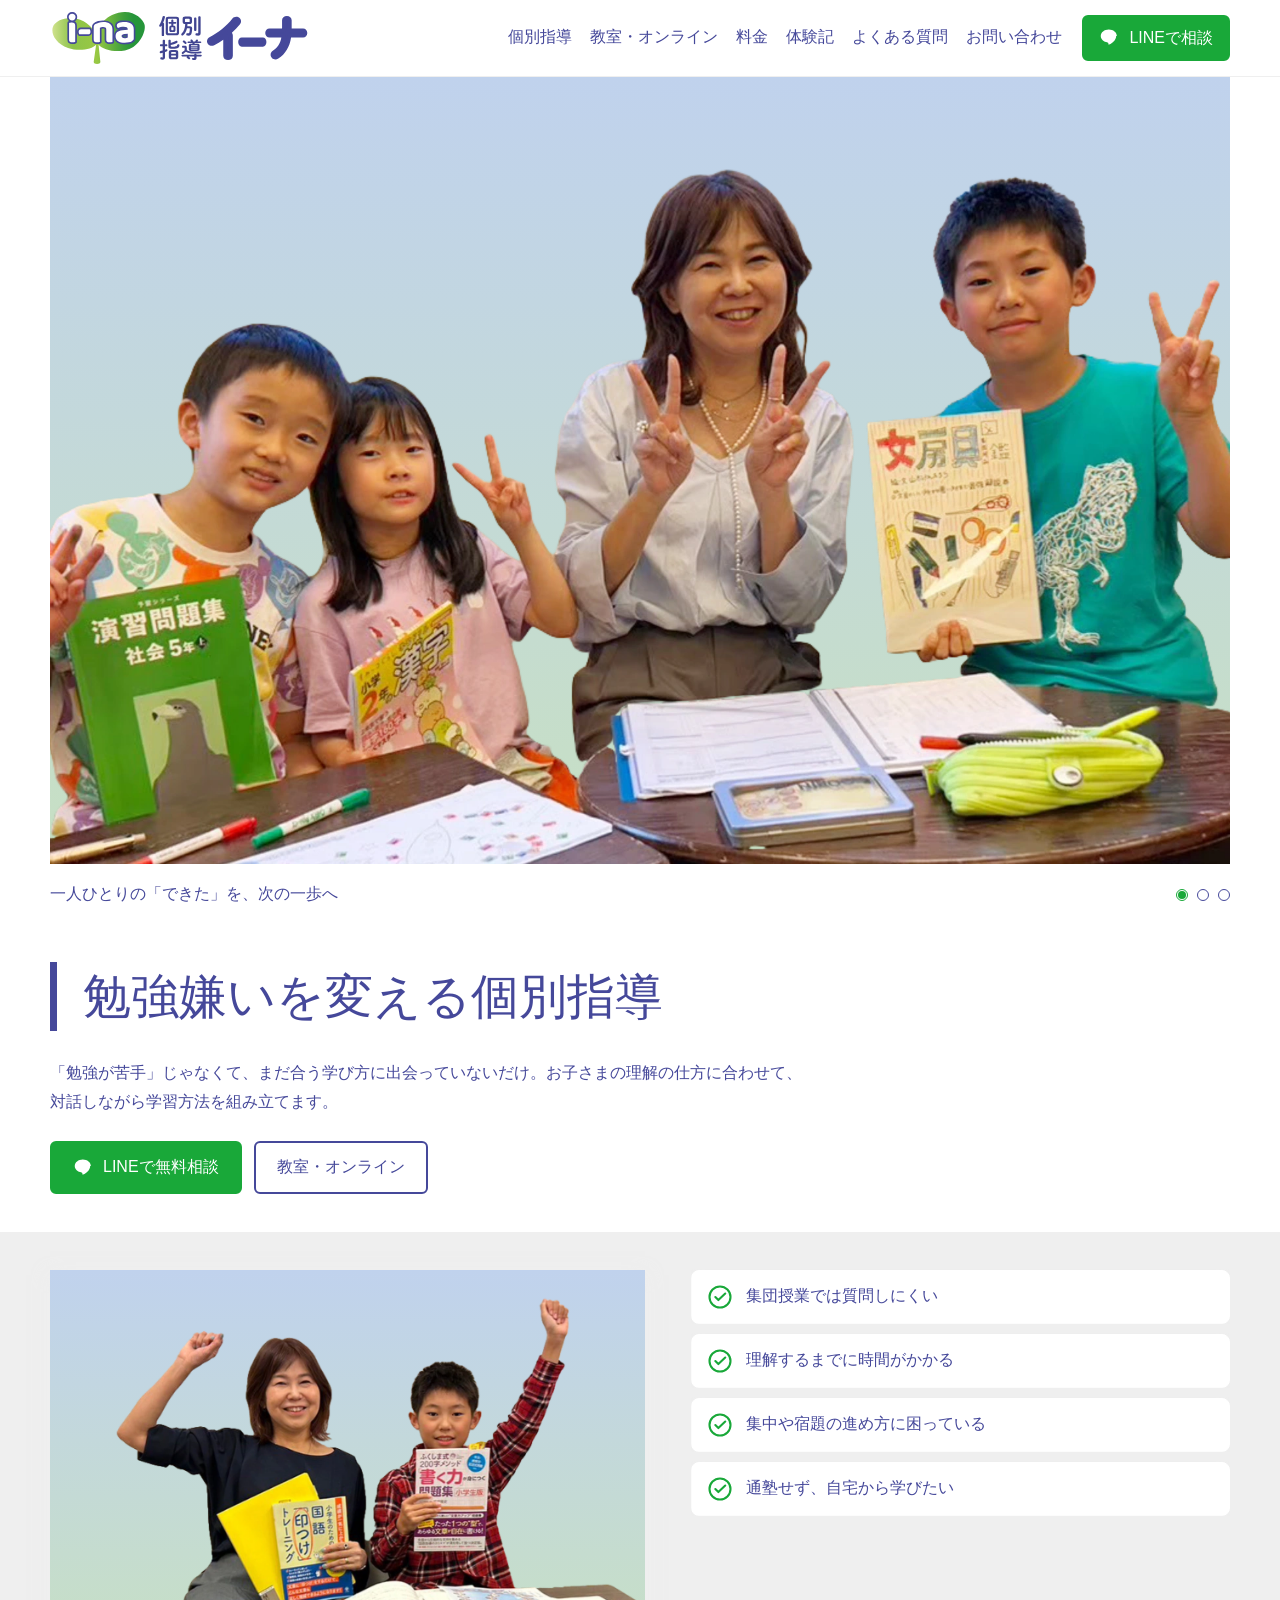
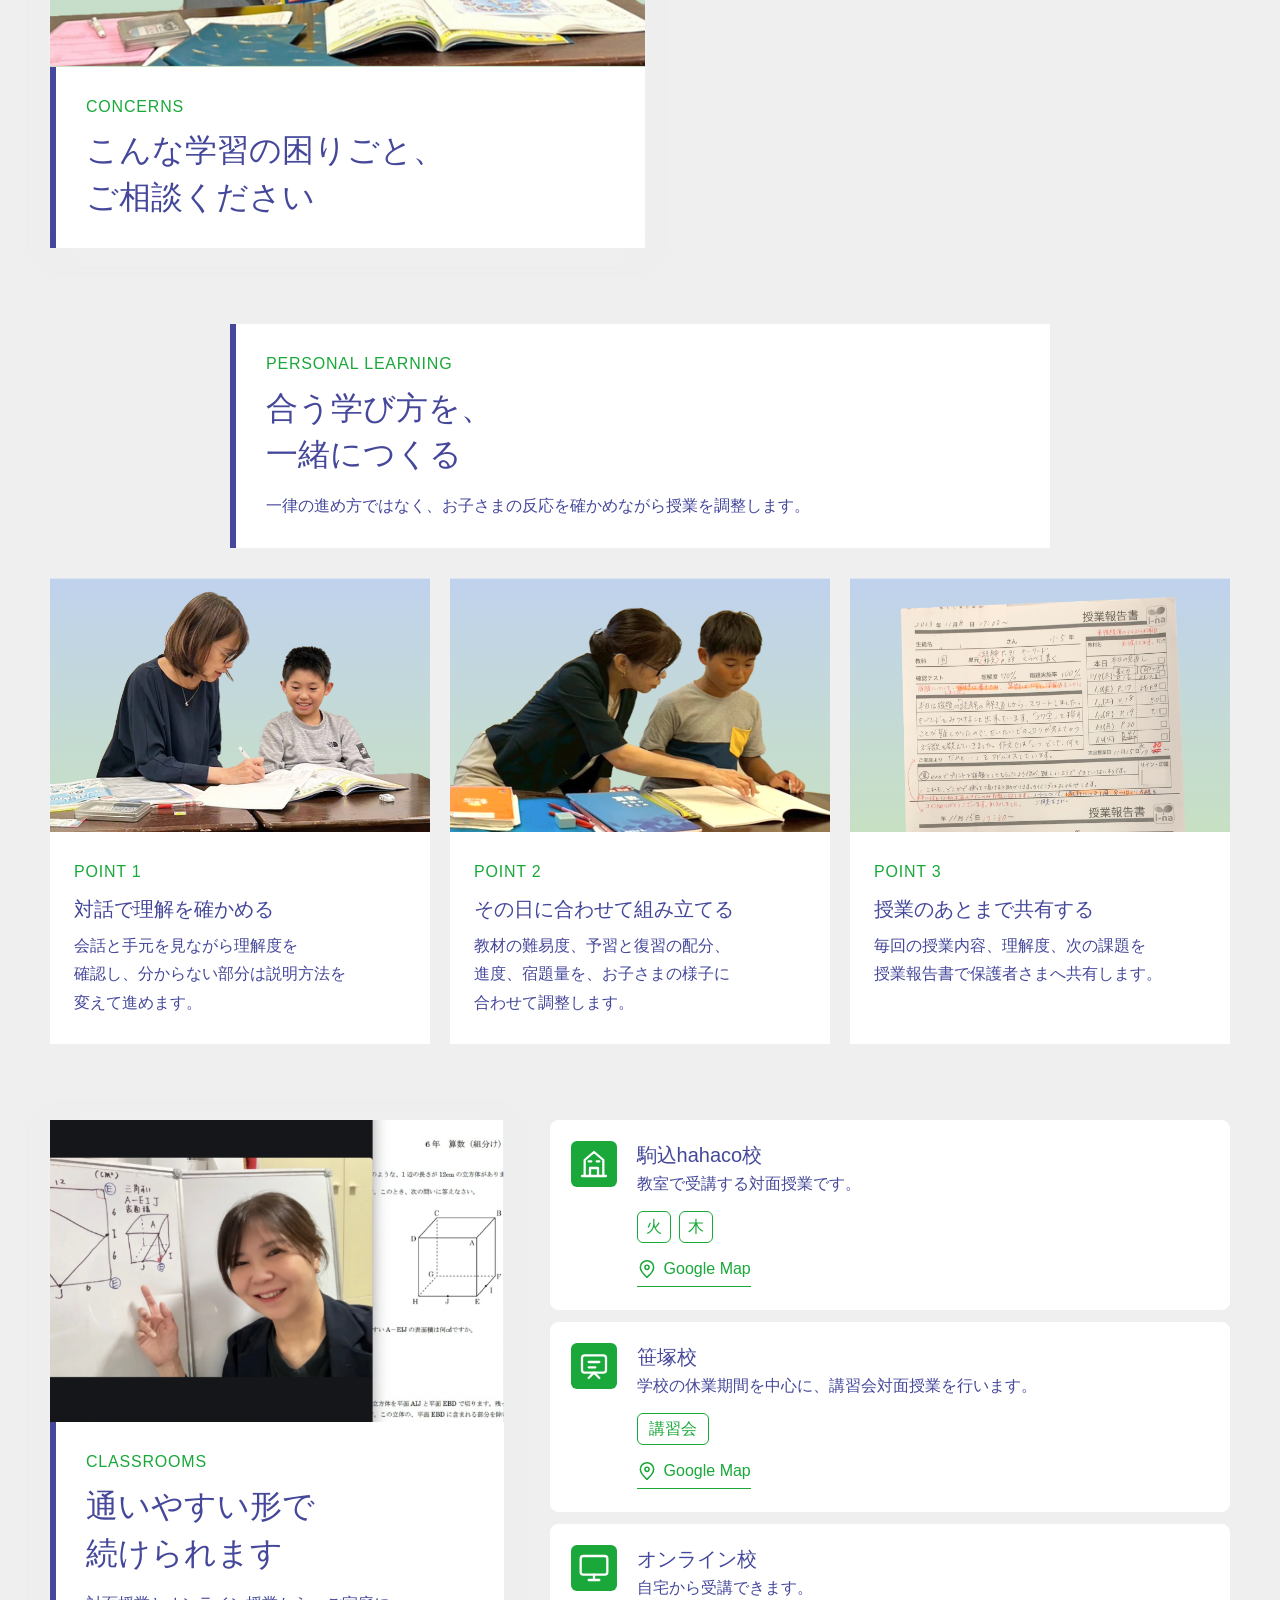
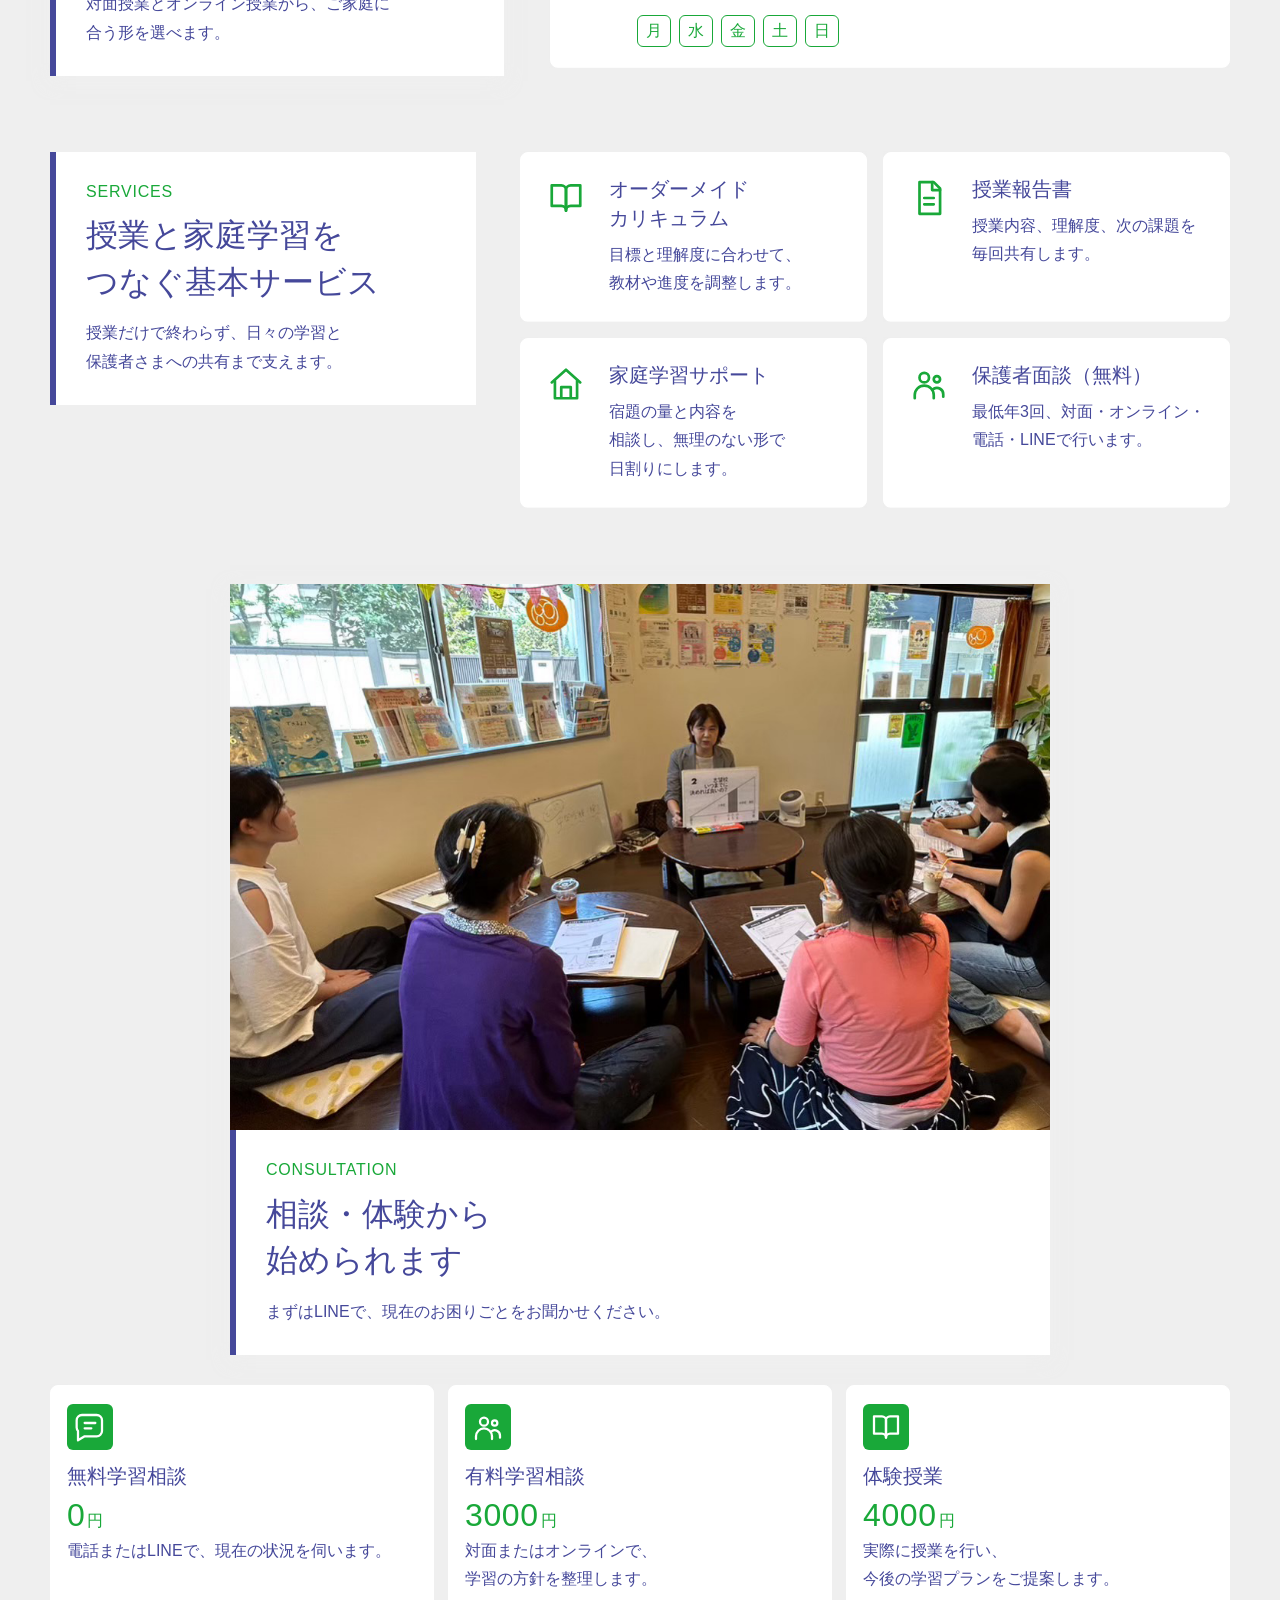
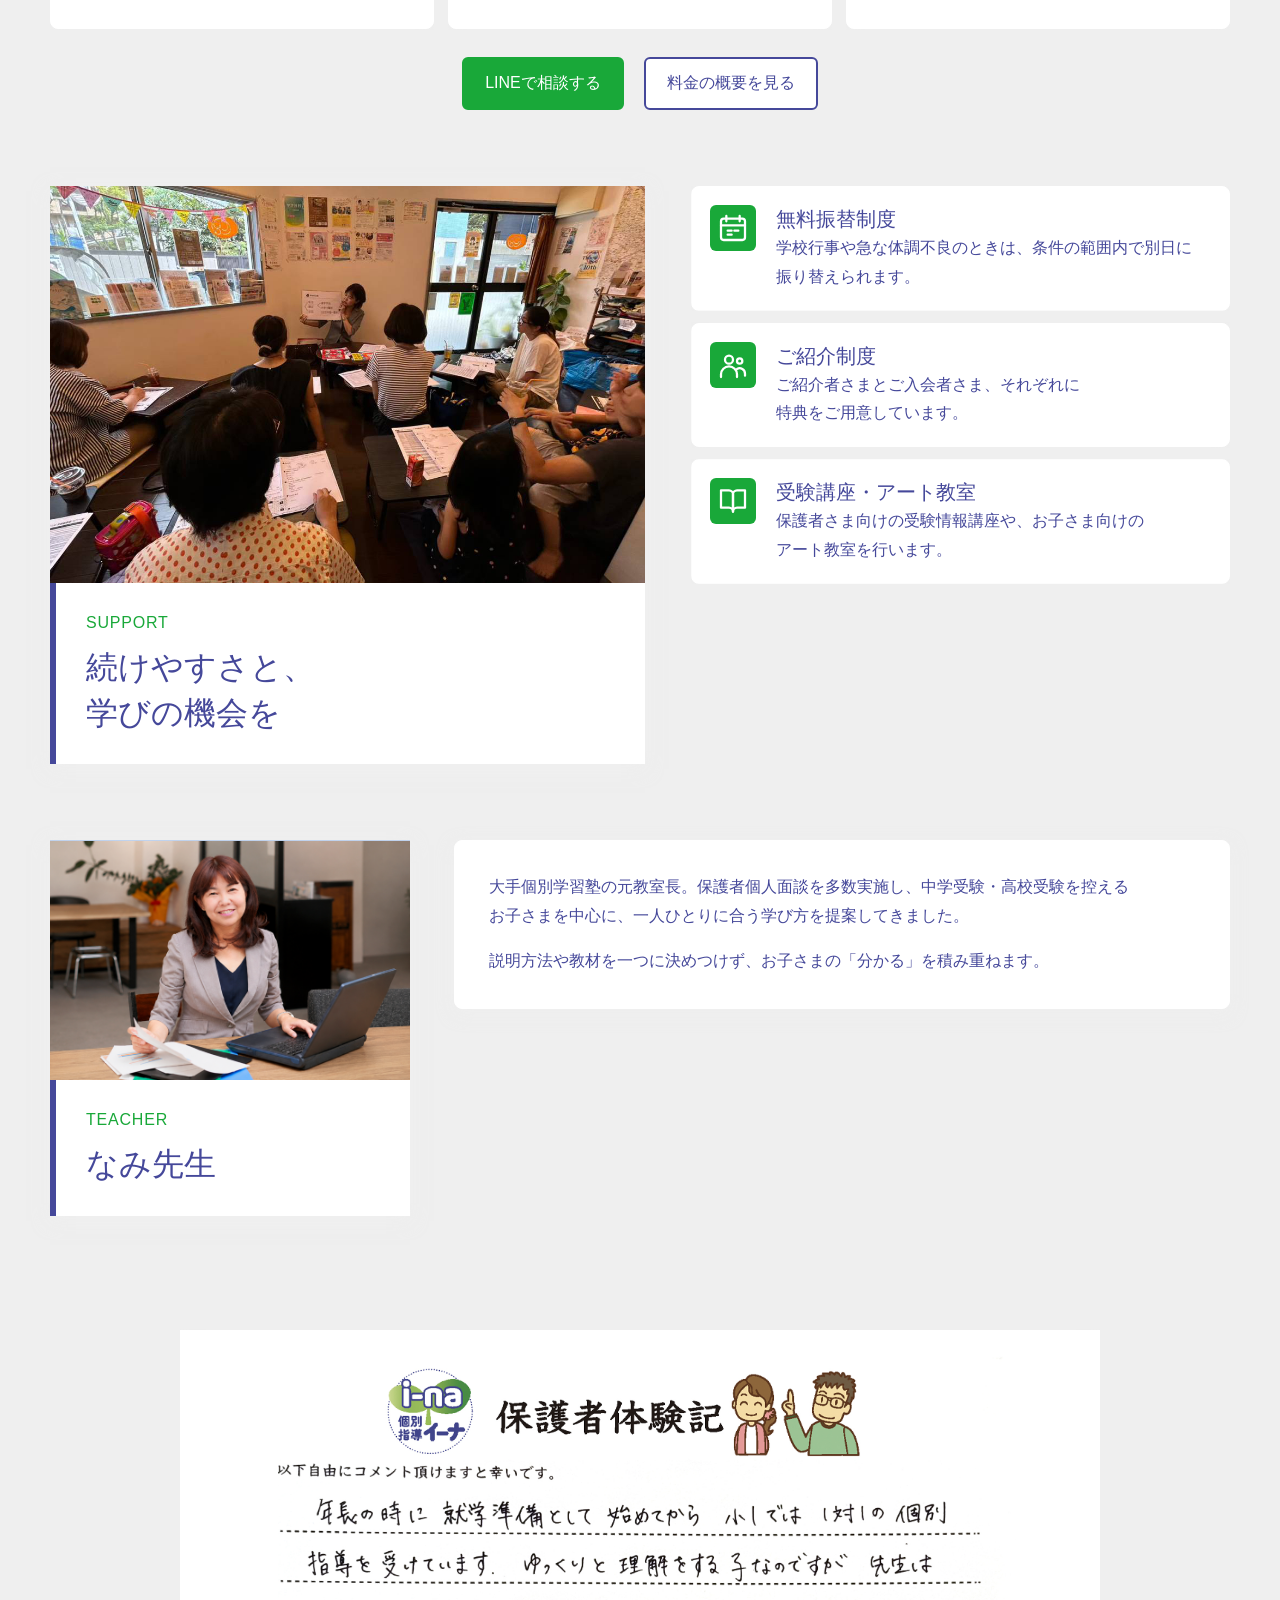
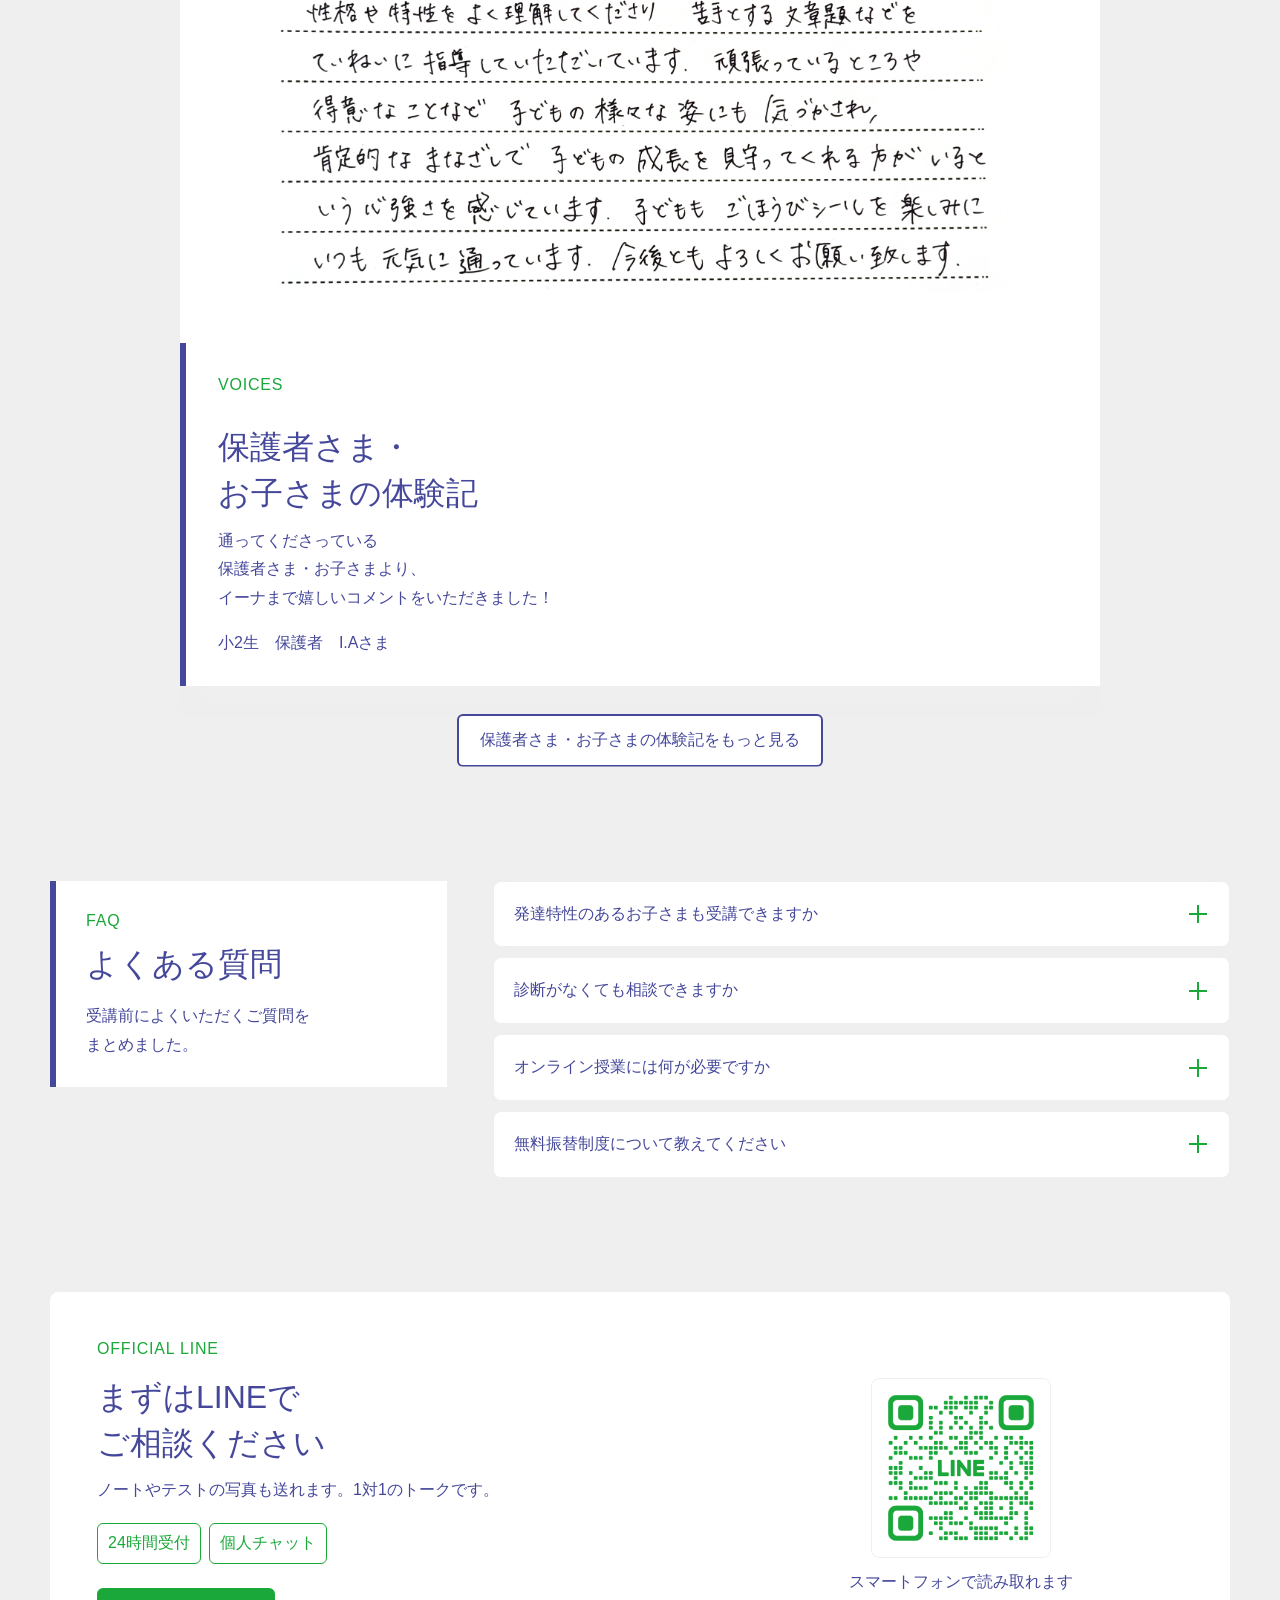
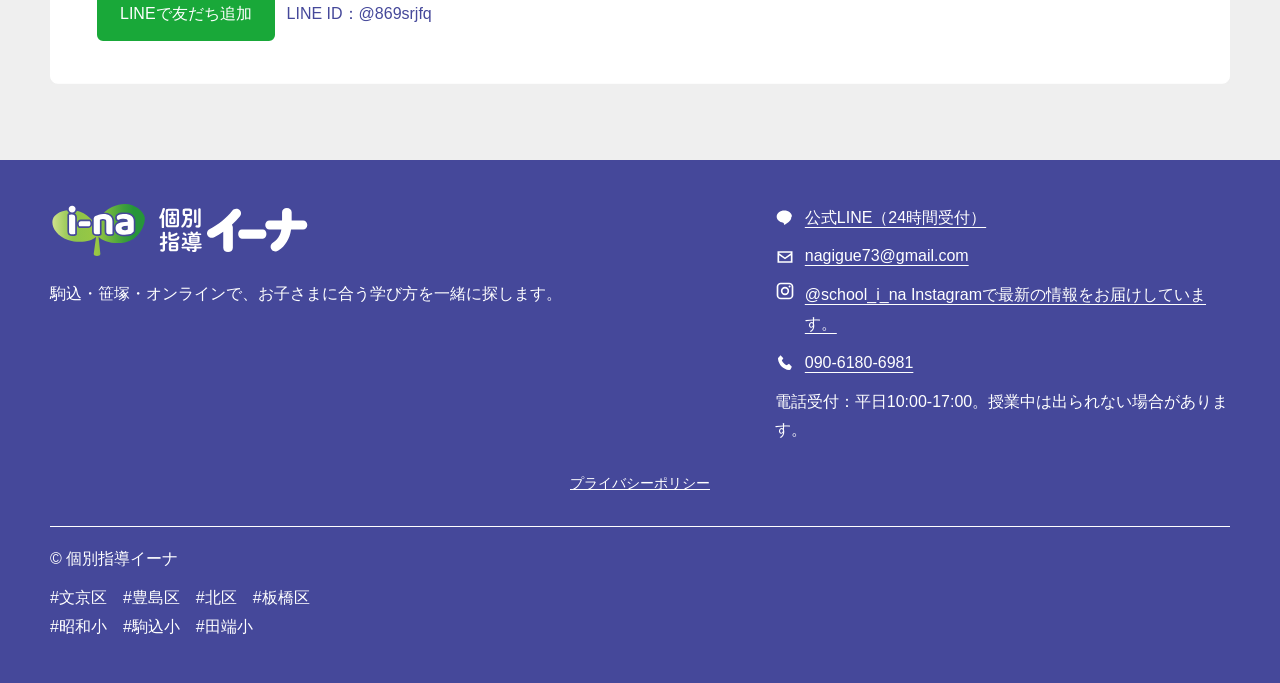
==== commit 9d9126c4: "メアド変更" ====
--- a/index.html
+++ b/index.html
@@ -6,7 +6,8 @@
   <meta name="viewport" content="width=device-width,initial-scale=1">
   <title>勉強嫌いを変える個別指導｜個別指導イーナ</title>
   <meta name="description" content="なみ先生が、お子さまの学力や特性に合わせて対話型の個別指導を行います。駒込、笹塚、オンラインに対応。">
-  <link rel="icon" href="assets/logo.webp">
+  <link rel="icon" type="image/png" href="/assets/favicon.png?v=2">
+  <link rel="apple-touch-icon" href="/assets/favicon.png?v=2">
   <link rel="stylesheet" href="style.css?v=20260724-9">
 </head>
 
@@ -529,10 +530,10 @@
                 d="M6.4 8.5v3.8h2.2v-.8H7.3v-3H6.4Zm3 0v3.8h.9V8.5h-.9Zm1.8 0v3.8h.9v-2.2l1.7 2.2h.8V8.5h-.9v2.2L12 8.5h-.8Zm4.3 0v3.8h2.4v-.8h-1.5v-.7h1.4V10h-1.4v-.7h1.5v-.8h-2.4Z"
                 fill="#ffffff" />
             </svg>公式LINE（24時間受付）</a>
-          <a class="footer-link" href="mailto:i.na.yamazakinami.26@gmail.com"><svg viewBox="0 0 24 24"
+          <a class="footer-link" href="mailto:nagigue73@gmail.com"><svg viewBox="0 0 24 24"
               aria-hidden="true">
               <path d="M3 5h18v14H3V5Zm2 2v.4l7 5.1 7-5.1V7H5Zm14 10V9.8l-7 5-7-5V17h14Z" fill="currentColor" />
-            </svg>i.na.yamazakinami.26@gmail.com</a>
+            </svg>nagigue73@gmail.com</a>
           <a class="footer-link footer-link-wrap" href="https://www.instagram.com/school_i_na/" target="_blank"
             rel="noopener"><svg viewBox="0 0 24 24" aria-hidden="true">
               <path
@@ -572,4 +573,4 @@
   <script src="script.js?v=20260724-2"></script>
 </body>
 
-</html>+</html>
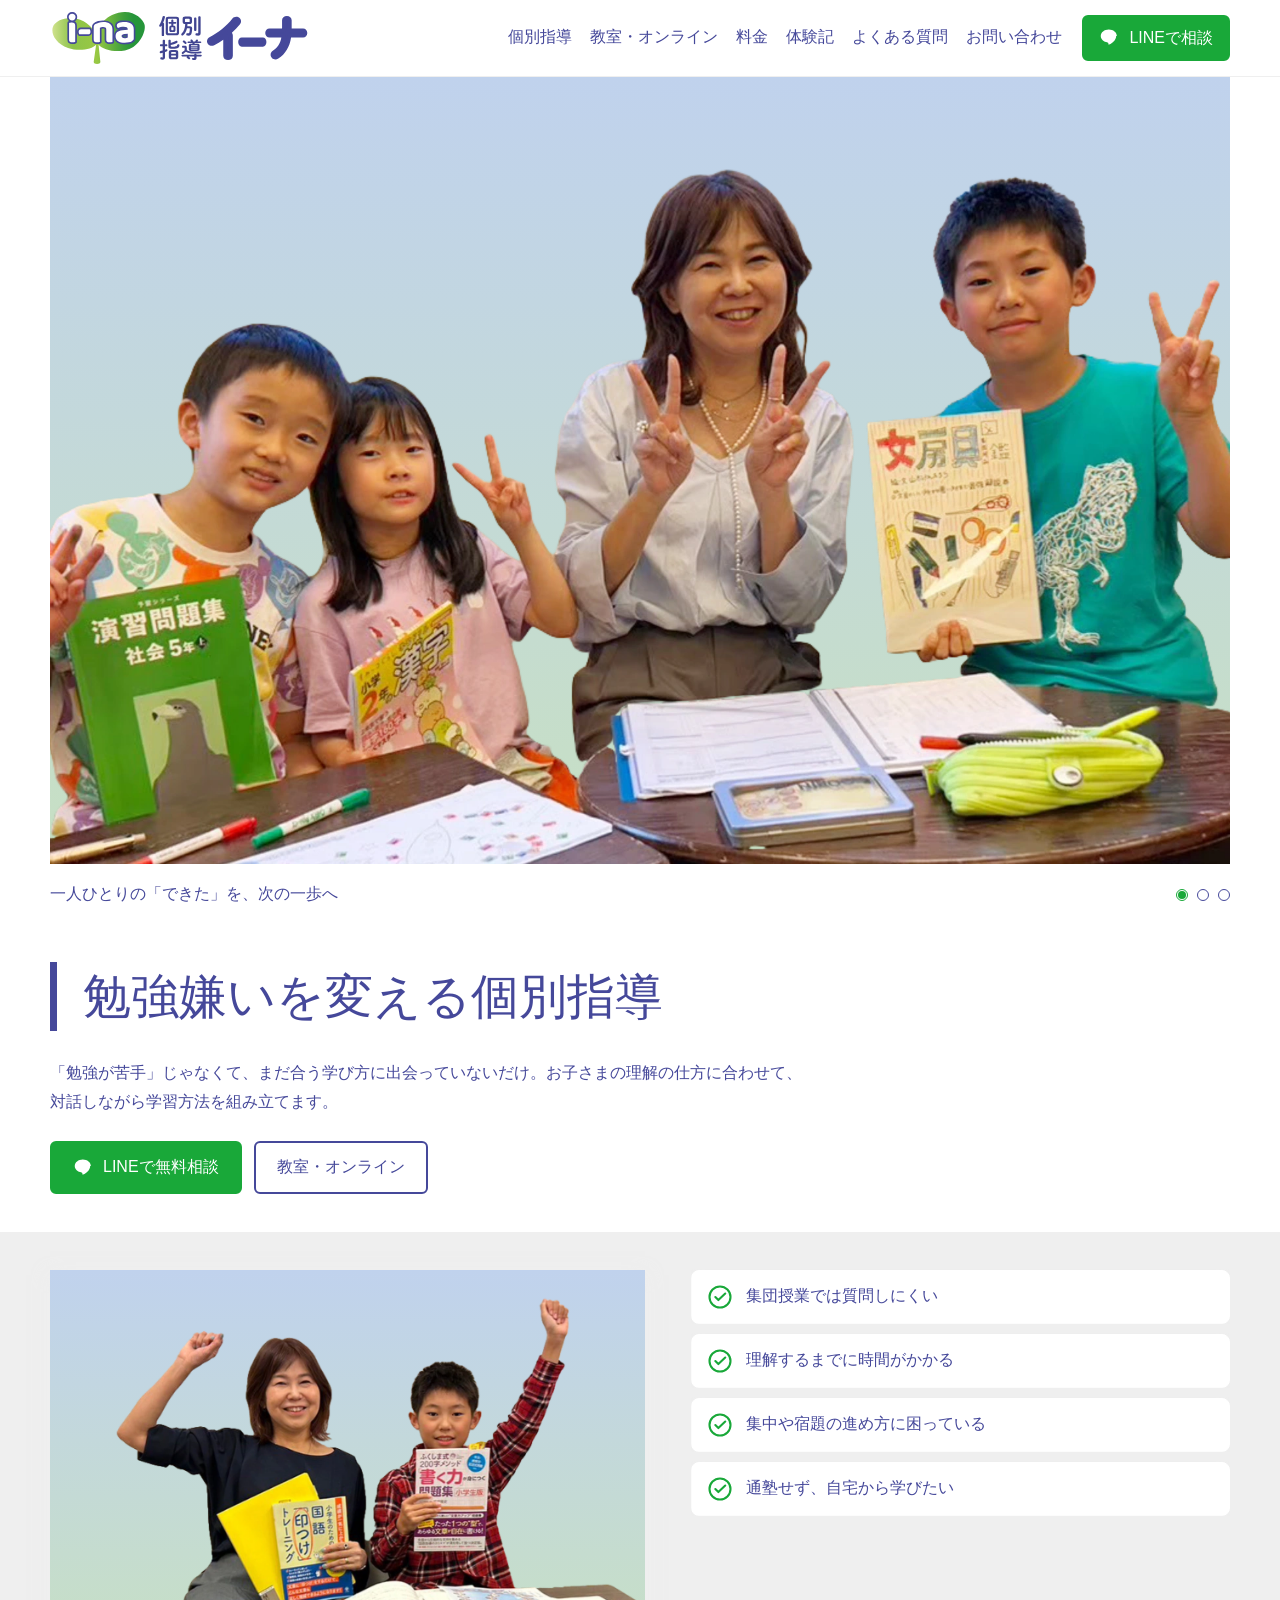
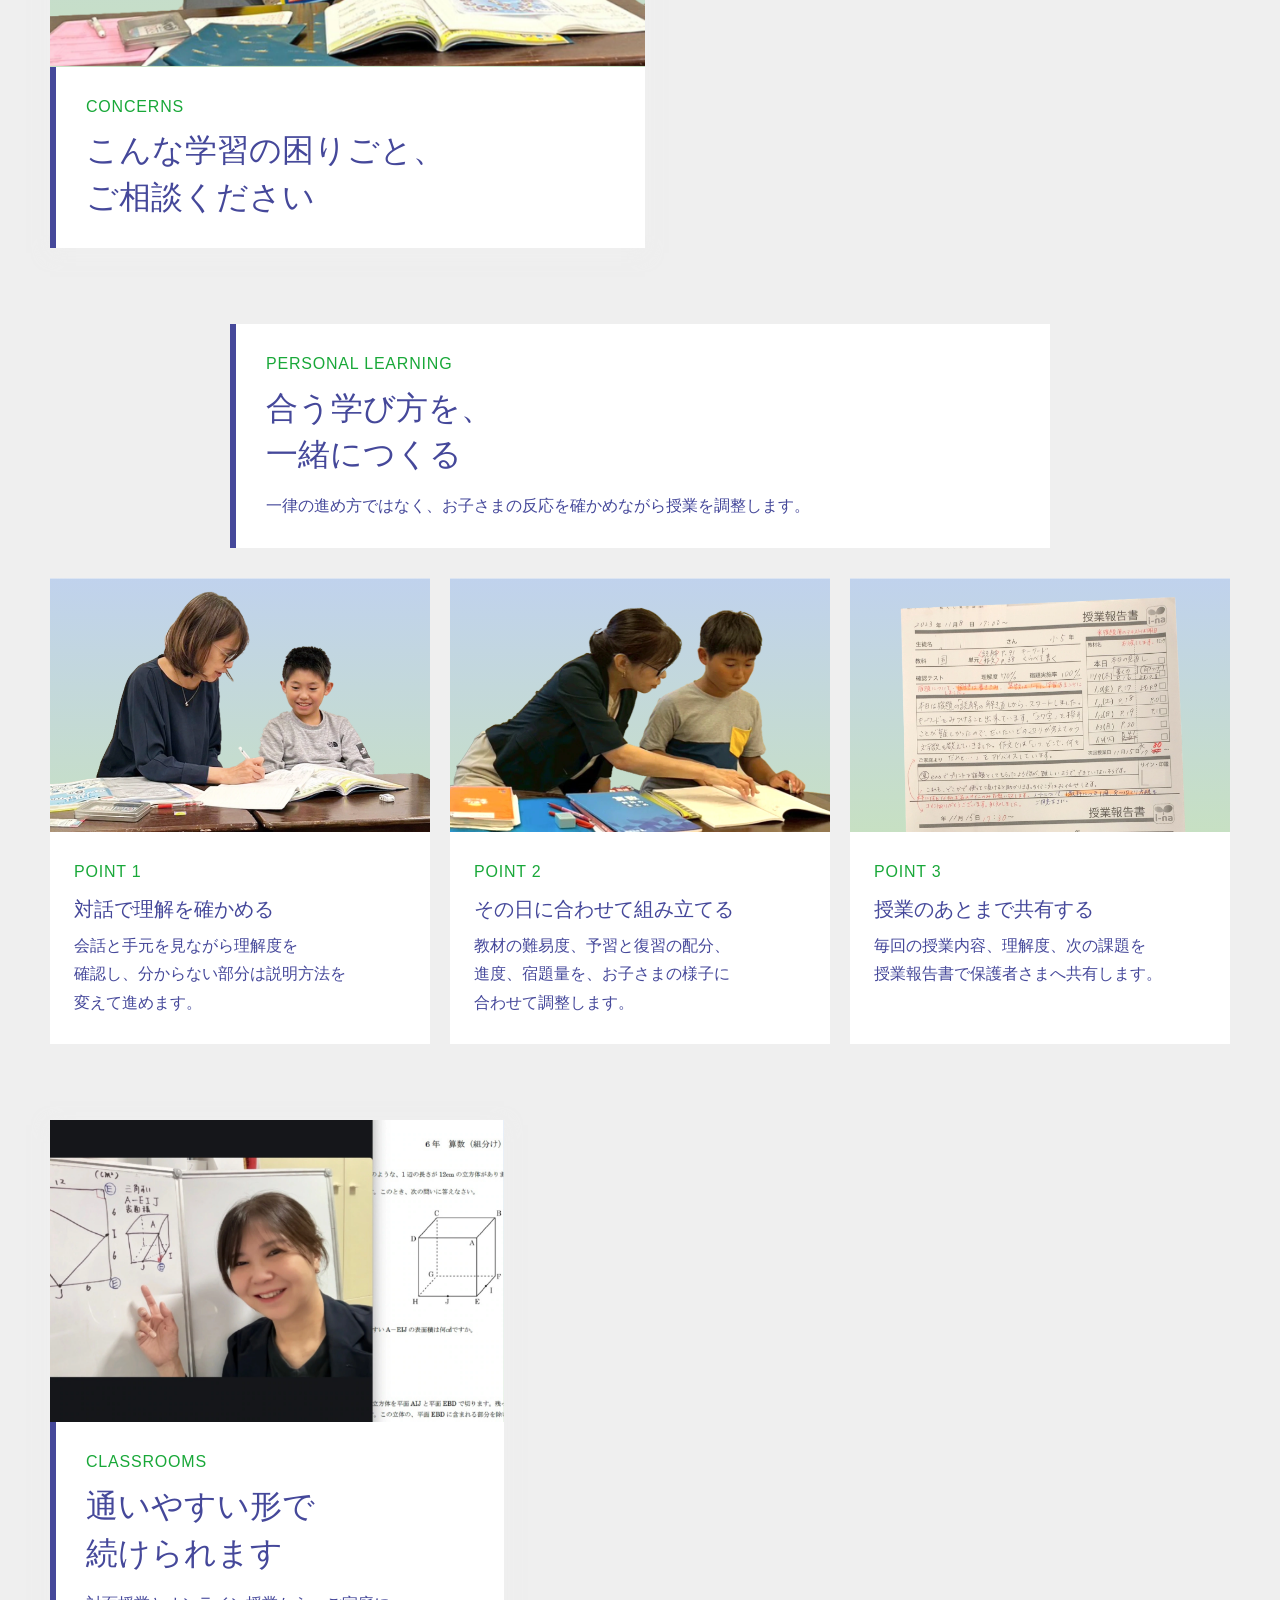
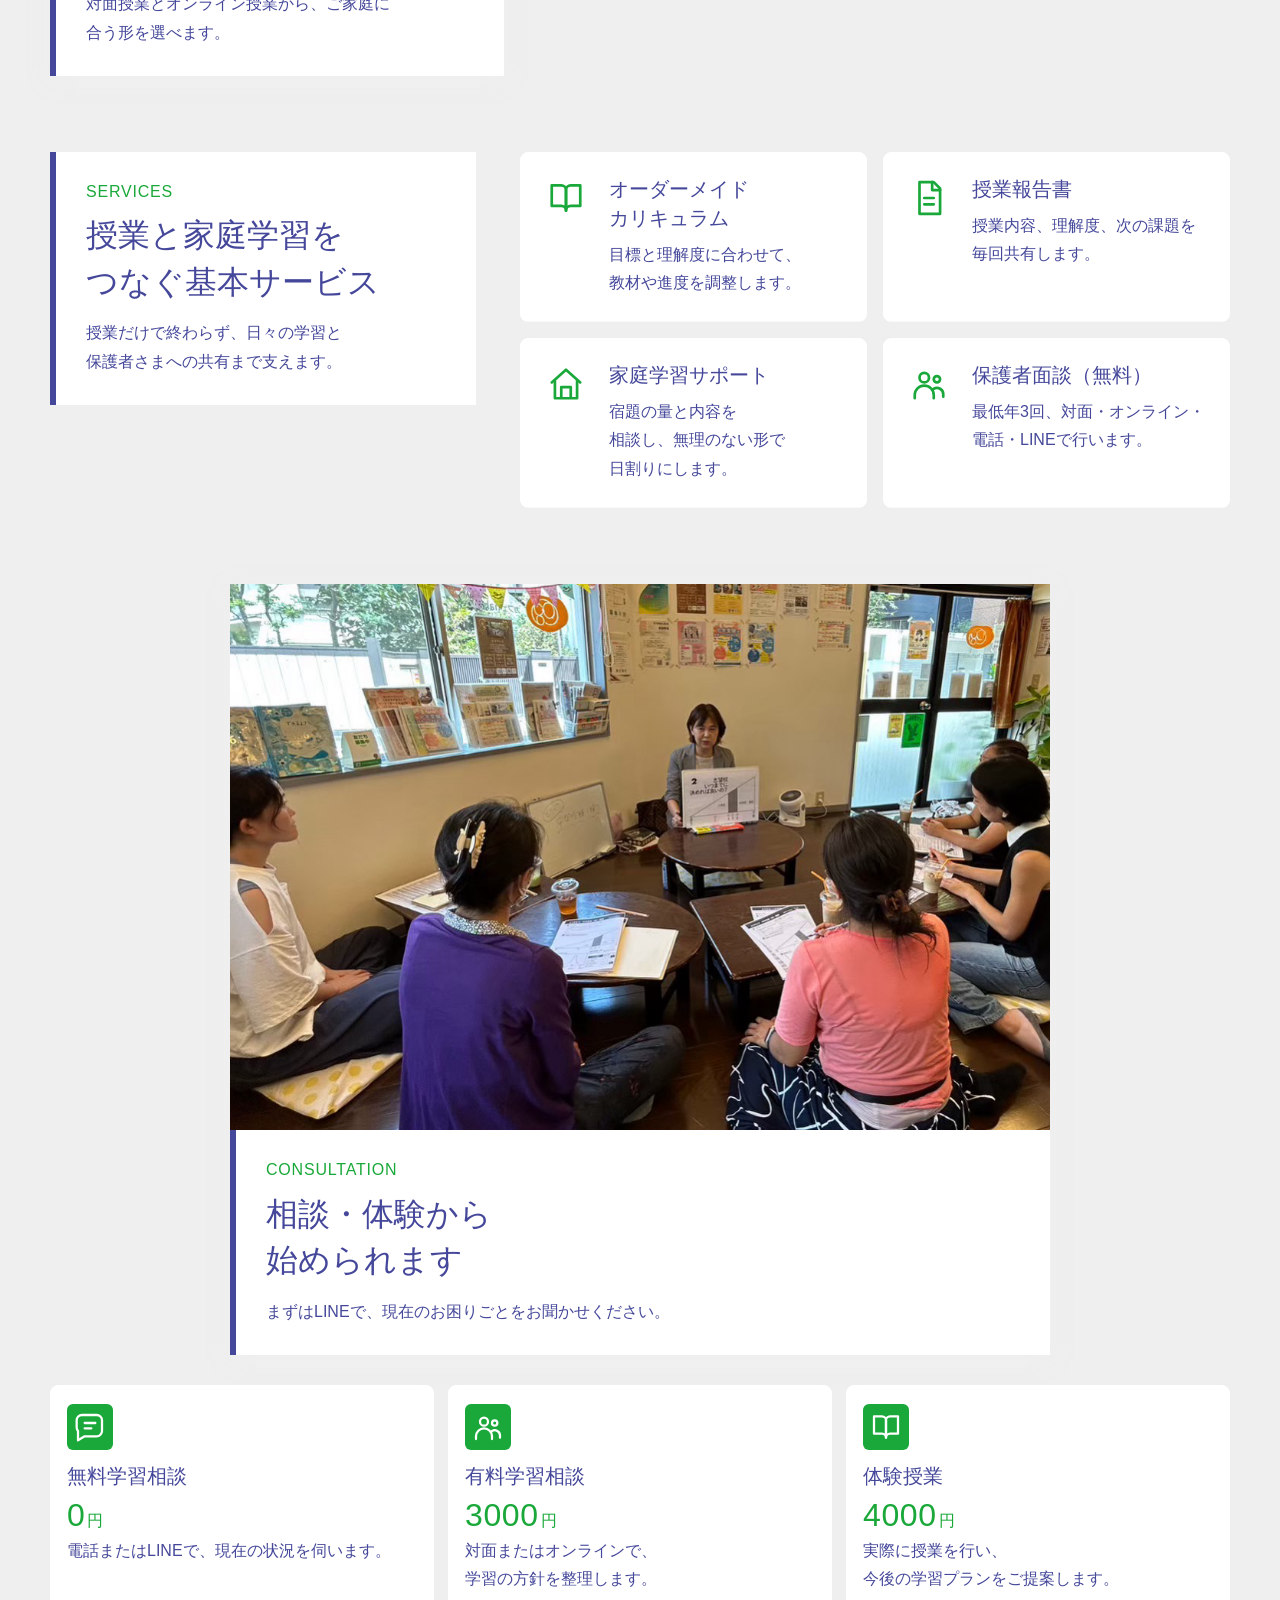
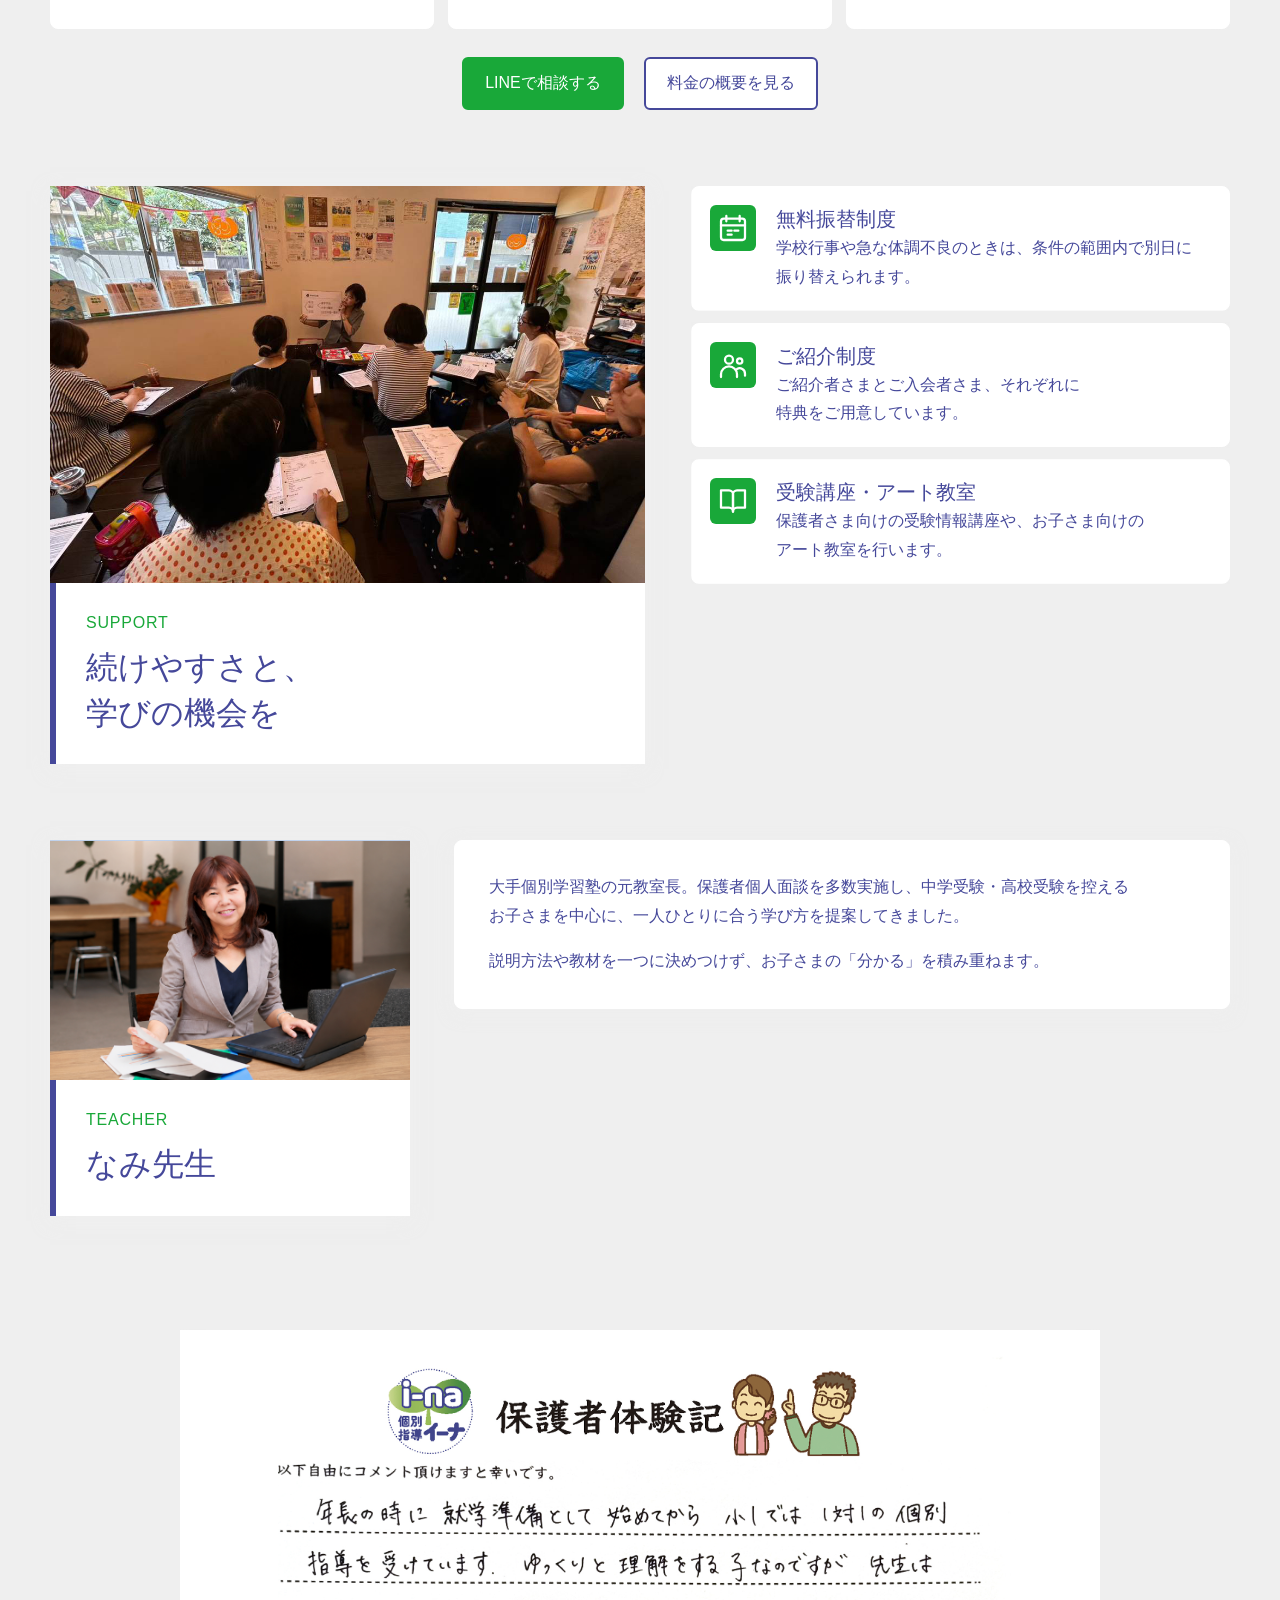
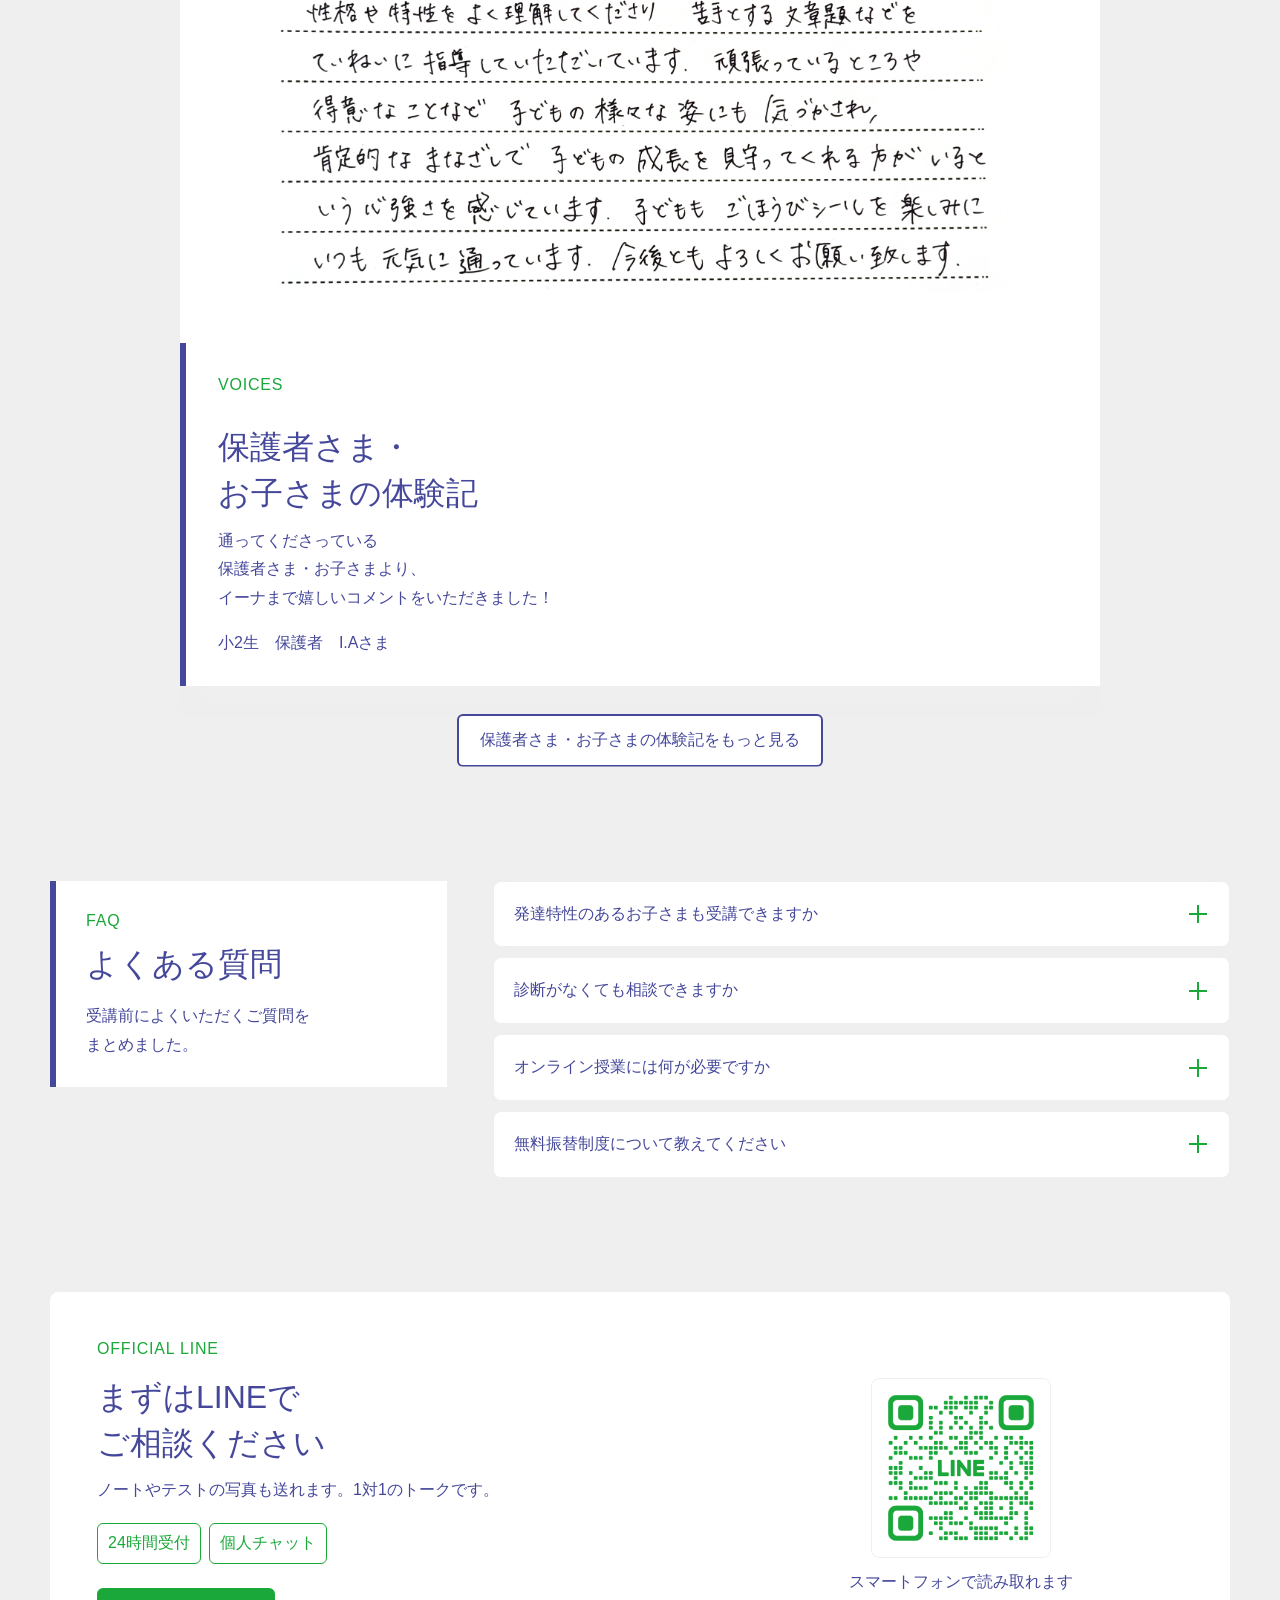
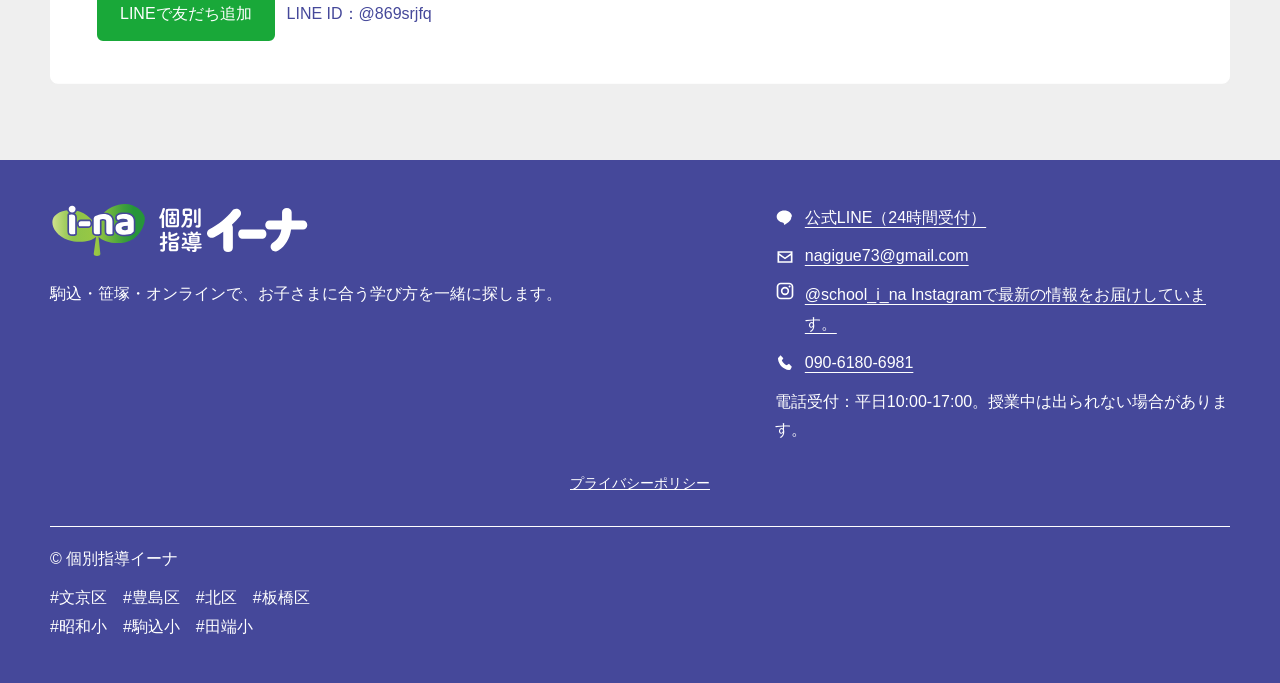
==== commit 68659183: "SEO対策" ====
--- a/index.html
+++ b/index.html
@@ -4,8 +4,29 @@
 <head>
   <meta charset="utf-8">
   <meta name="viewport" content="width=device-width,initial-scale=1">
-  <title>勉強嫌いを変える個別指導｜個別指導イーナ</title>
-  <meta name="description" content="なみ先生が、お子さまの学力や特性に合わせて対話型の個別指導を行います。駒込、笹塚、オンラインに対応。">
+  <title>個別指導イーナ｜駒込・笹塚・オンラインの個別指導</title>
+  <meta name="description" content="個別指導イーナは、駒込・笹塚・オンラインで、お子さまの理解の仕方に合わせた対話型の個別指導を行います。学習相談・体験授業も受け付けています。">
+  <link rel="canonical" href="https://school-ina.com/">
+  <script type="application/ld+json">
+    {
+      "@context": "https://schema.org",
+      "@graph": [
+        {
+          "@type": "WebSite",
+          "name": "個別指導イーナ",
+          "url": "https://school-ina.com/"
+        },
+        {
+          "@type": "EducationalOrganization",
+          "name": "個別指導イーナ",
+          "url": "https://school-ina.com/",
+          "logo": "https://school-ina.com/assets/favicon.png",
+          "email": "nagigue73@gmail.com",
+          "telephone": "+81-90-6180-6981"
+        }
+      ]
+    }
+  </script>
   <link rel="icon" type="image/png" href="/assets/favicon.png?v=2">
   <link rel="apple-touch-icon" href="/assets/favicon.png?v=2">
   <link rel="stylesheet" href="style.css?v=20260724-9">
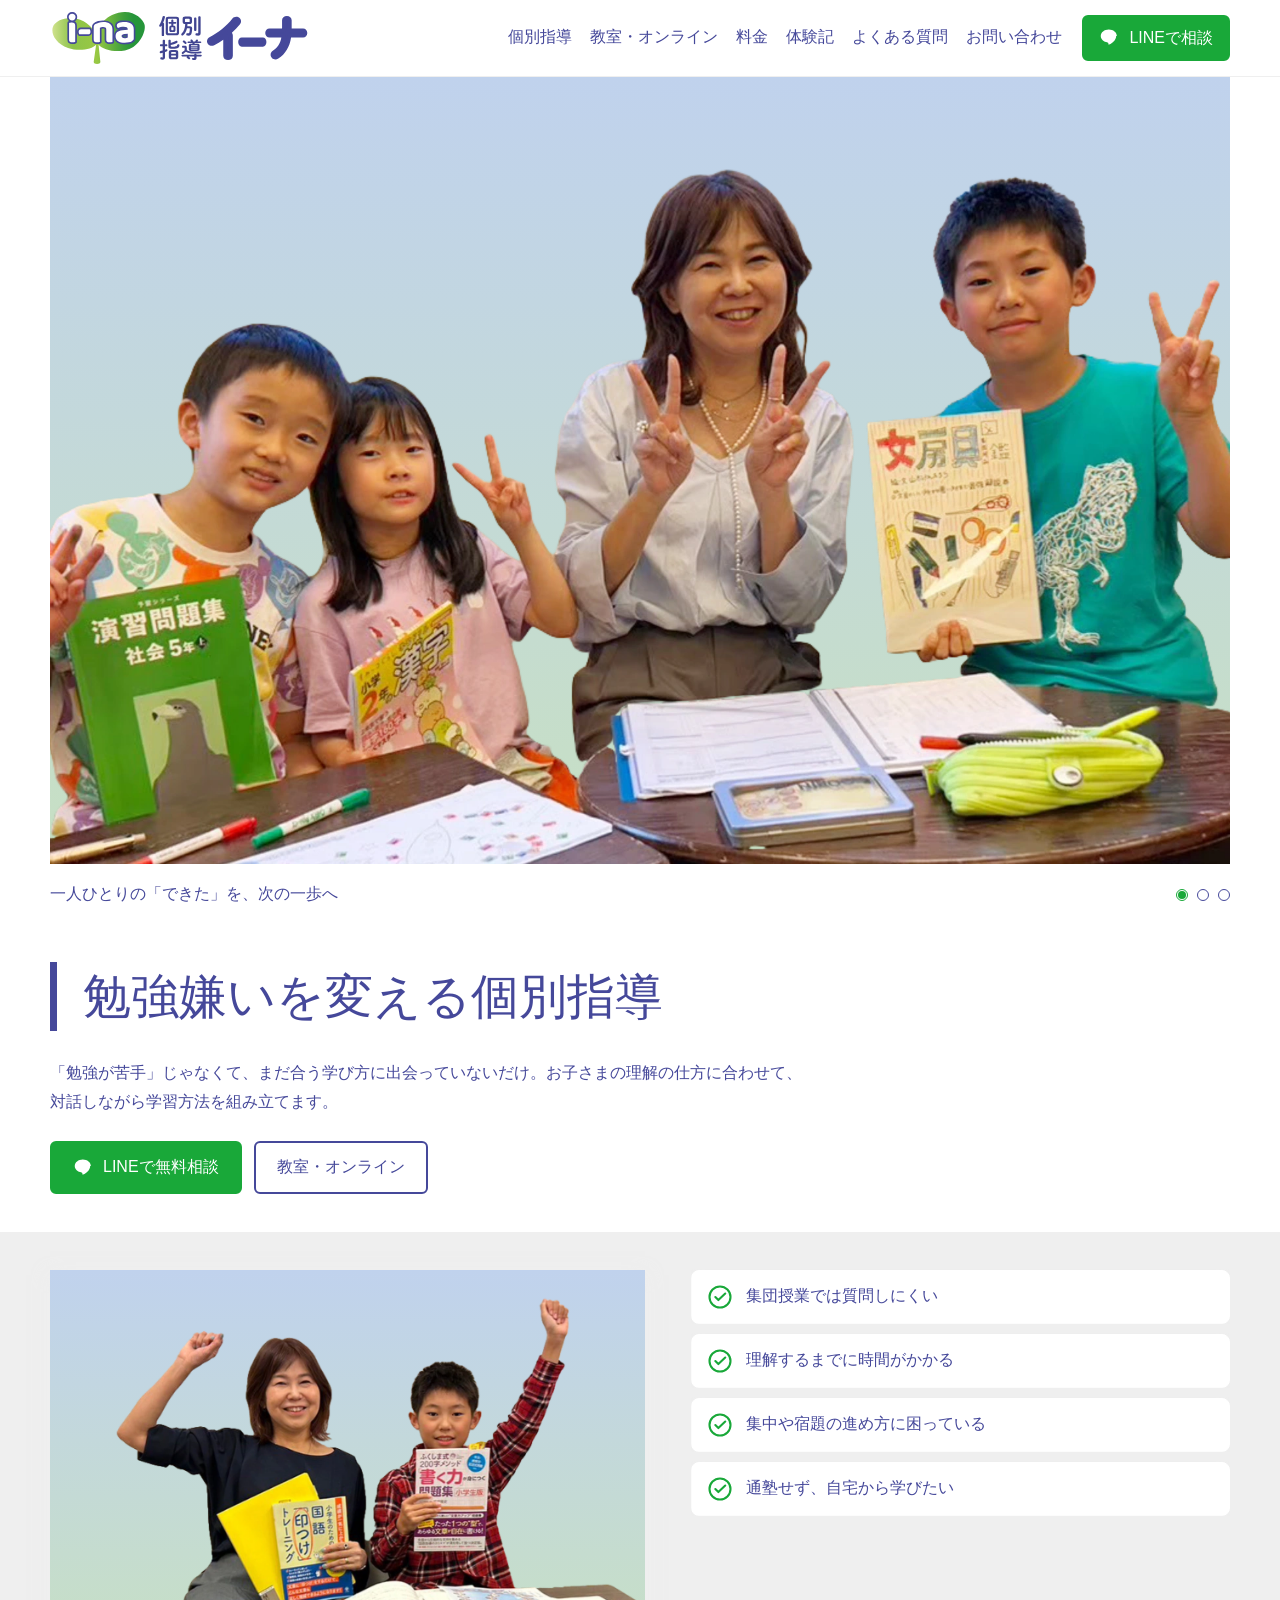
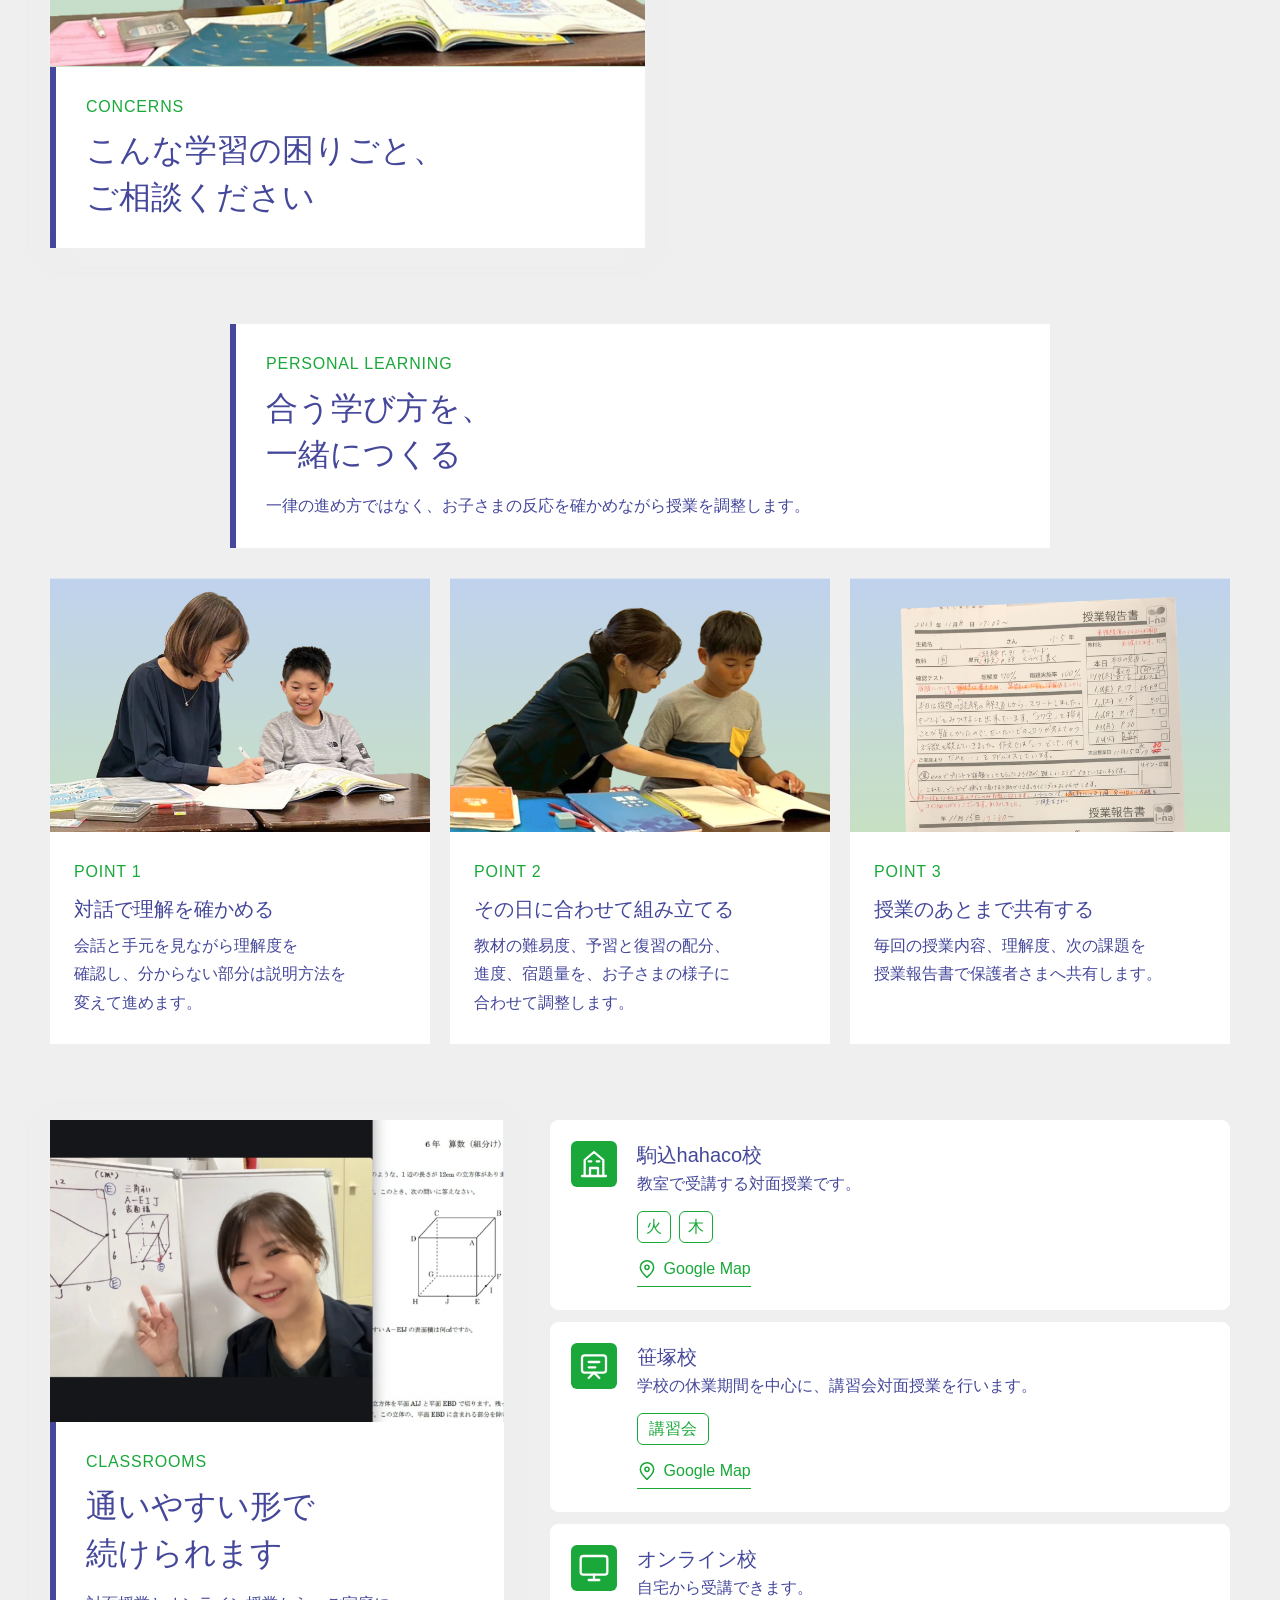
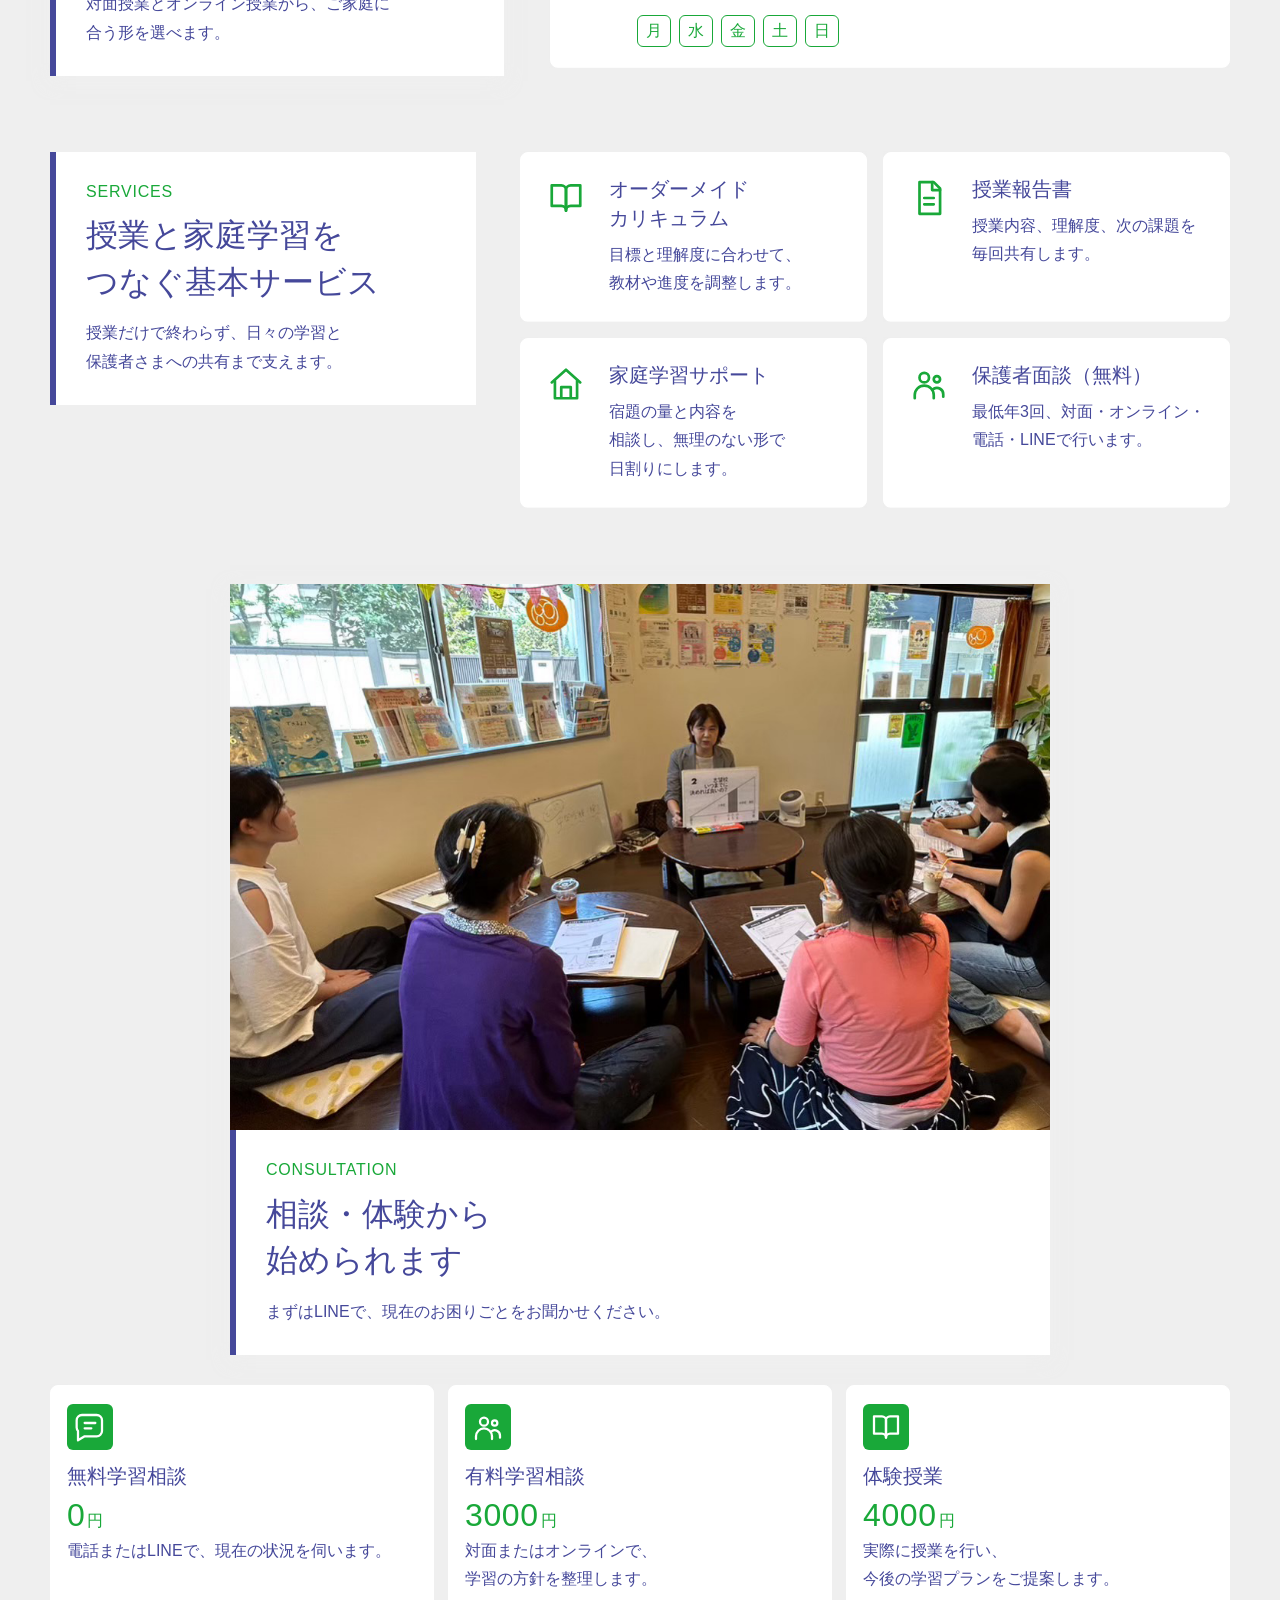
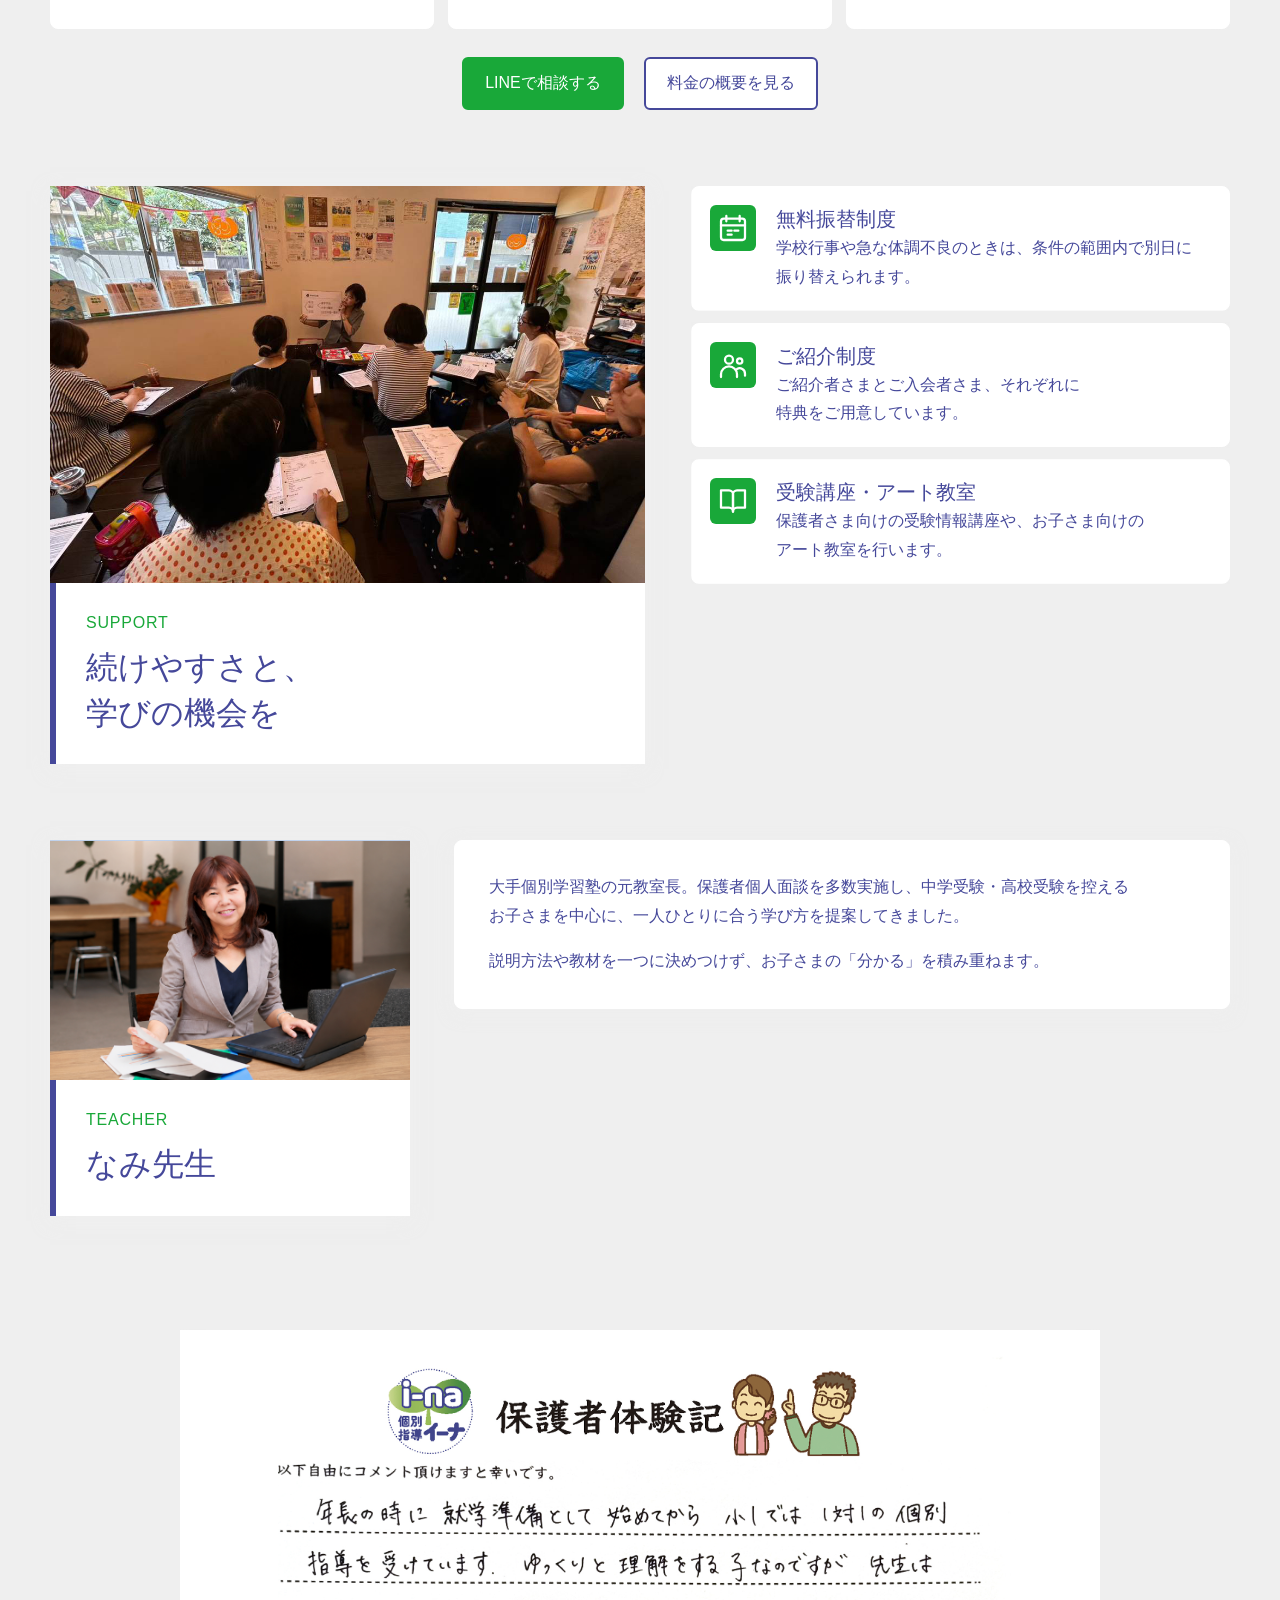
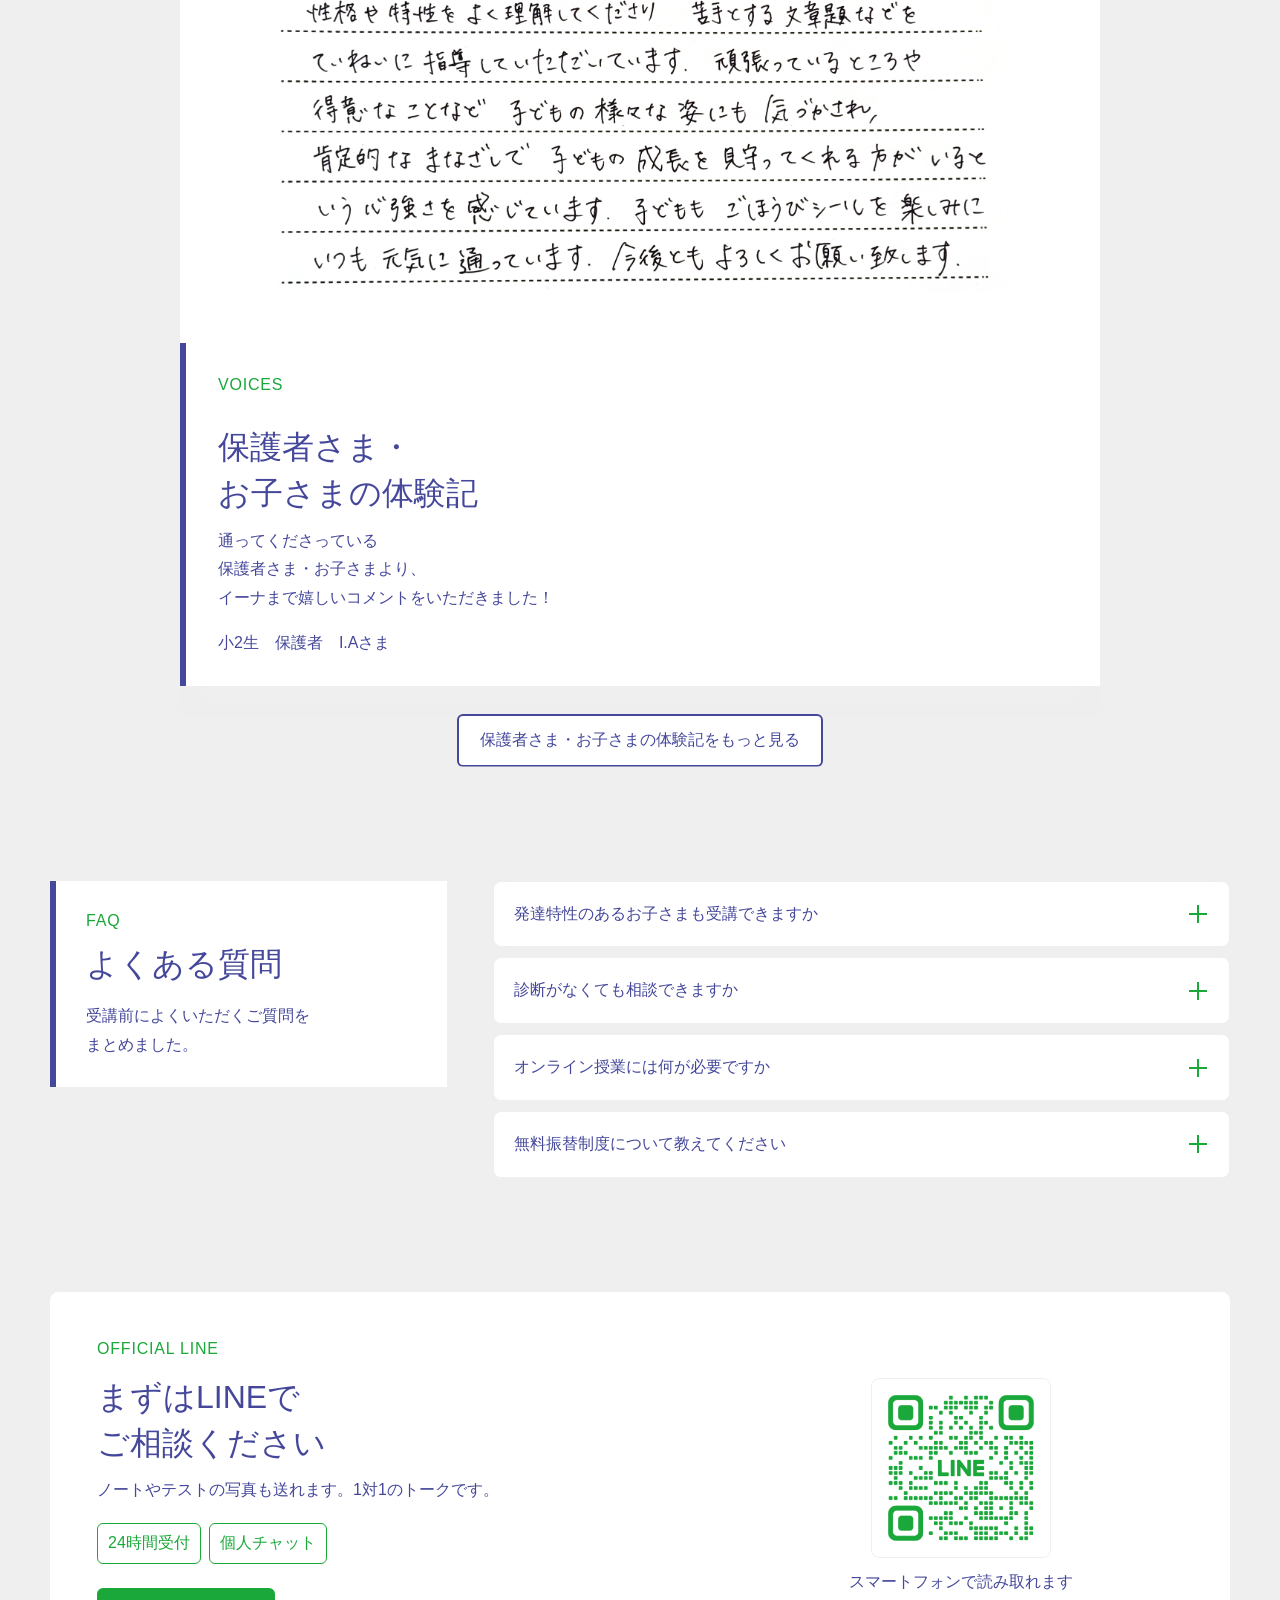
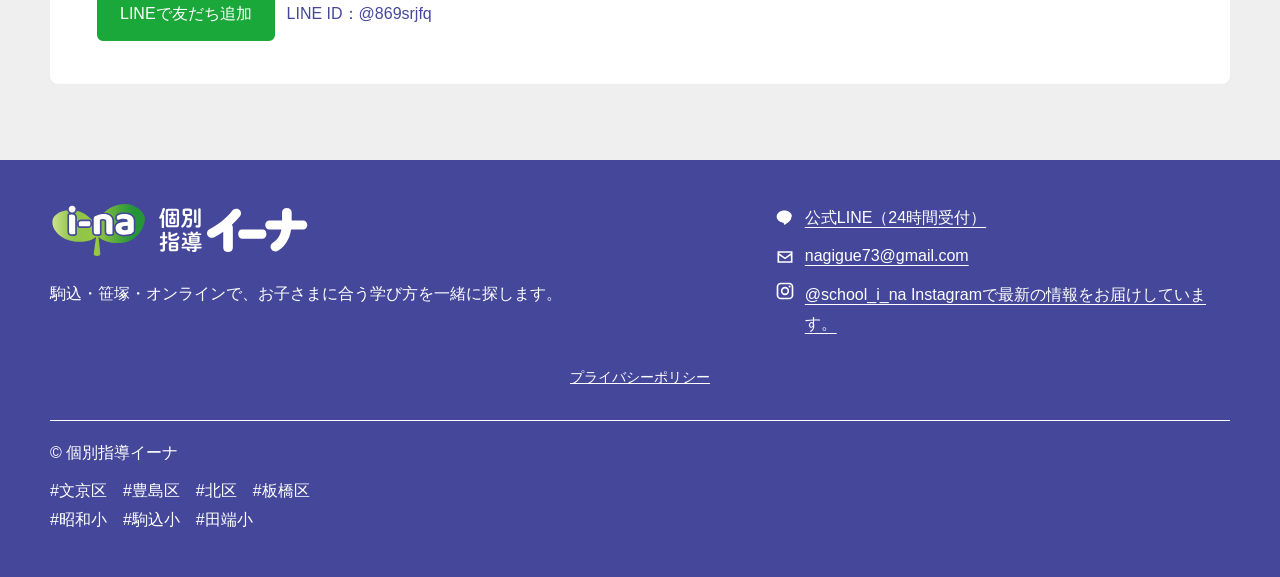
==== commit fd695e6f: "Remove published phone number and telephone reception hours" ====
--- a/index.html
+++ b/index.html
@@ -21,8 +21,7 @@
           "name": "個別指導イーナ",
           "url": "https://school-ina.com/",
           "logo": "https://school-ina.com/assets/favicon.png",
-          "email": "nagigue73@gmail.com",
-          "telephone": "+81-90-6180-6981"
+          "email": "nagigue73@gmail.com"
         }
       ]
     }
@@ -561,12 +560,6 @@
                 d="M7 2h10a5 5 0 0 1 5 5v10a5 5 0 0 1-5 5H7a5 5 0 0 1-5-5V7a5 5 0 0 1 5-5Zm0 2a3 3 0 0 0-3 3v10a3 3 0 0 0 3 3h10a3 3 0 0 0 3-3V7a3 3 0 0 0-3-3H7Zm10.5 1.5a1.2 1.2 0 1 1 0 2.4 1.2 1.2 0 0 1 0-2.4ZM12 7a5 5 0 1 1 0 10 5 5 0 0 1 0-10Zm0 2a3 3 0 1 0 0 6 3 3 0 0 0 0-6Z"
                 fill="currentColor" />
             </svg><span class="footer-link-text">@school_i_na Instagramで最新の情報をお届けしています。</span></a>
-          <a class="footer-link" href="tel:09061806981"><svg viewBox="0 0 24 24" aria-hidden="true">
-              <path
-                d="M6.6 2.8 10 6.2 8.2 9c1.2 2.5 3.3 4.6 5.8 5.8l2.8-1.8 3.4 3.4-1.4 3c-.3.7-1.1 1.1-1.9 1C9.8 19.5 4.5 14.2 3.6 7.1c-.1-.8.3-1.6 1-1.9l2-2.4Z"
-                fill="currentColor" />
-            </svg>090-6180-6981</a>
-          <span class="footer-note">電話受付：平日10:00-17:00。授業中は出られない場合があります。</span>
         </div>
       </div>
       <div class="footer-links-bottom" style="margin-top: 24px; text-align: center;">
